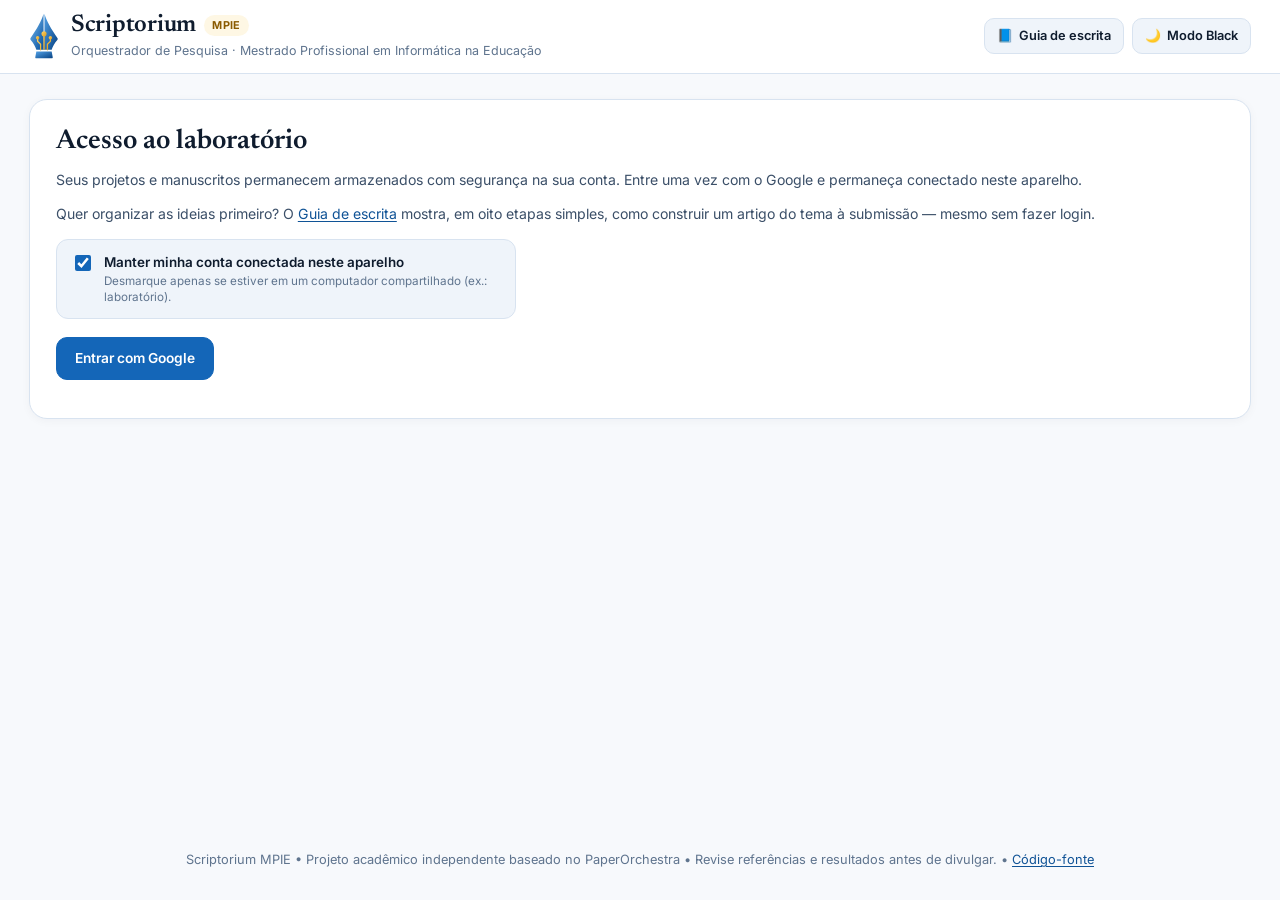
==== public/index.html @ fcf28343 "feat(fase2): tutor socratico, resumo PRISMA, comentarios da orientacao, mapa visual e rubrica 0-15" ====
<!doctype html>
<html lang="pt-BR">
<head>
  <meta charset="utf-8">
  <meta name="viewport" content="width=device-width,initial-scale=1,viewport-fit=cover">
  <meta name="theme-color" content="#1466B8">
  <meta name="scriptorium-ui-revision" content="responsive-fluid-20261124-2">
  <title>Scriptorium MPIE — Laboratório de Pesquisa</title>
  <link rel="icon" type="image/svg+xml" href="/brand/scriptorium-logo.svg">
  <link rel="preconnect" href="https://fonts.googleapis.com">
  <link rel="preconnect" href="https://fonts.gstatic.com" crossorigin>
  <link href="https://fonts.googleapis.com/css2?family=Inter:wght@400;500;600;700&family=JetBrains+Mono:wght@400;500&family=Newsreader:opsz,wght@6..72,500;6..72,600&display=swap" rel="stylesheet">
  <style>
    :root {
      --font-sans: 'Inter', system-ui, -apple-system, 'Segoe UI', sans-serif;
      --font-serif: 'Newsreader', Georgia, serif;
      --font-mono: 'JetBrains Mono', ui-monospace, SFMono-Regular, monospace;

      /* Identidade Visual MPIE — Modo Claro (Estúdio Editorial) */
      --bg-page: #F7F9FC;
      --bg-surface: #FFFFFF;
      --bg-subtle: #EFF4FA;
      --bg-input: #F8FAFD;
      --border-main: #D8E3F0;
      --border-soft: #E8EFF7;
      --text-primary: #0F1C2E;
      --text-secondary: #3B4F68;
      --text-muted: #5F748E;
      --mpie-blue: #1466B8;
      --mpie-blue-hover: #0E4F92;
      --mpie-blue-soft: #E8F2FC;
      --mpie-blue-text: #105396;
      --mpie-gold: #F4B93B;
      --mpie-gold-soft: #FEF7E4;
      --mpie-gold-text: #8A5A00;
      --warn-bg: #FFFBEB;
      --warn-border: #F4D88A;
      --warn-text: #7A4F00;
      /* Identidade em duas cores (símbolo Pena-Circuito): azul MPIE e dourado MPIE.
         Sucesso usa o azul; aviso, erro e exclusão usam a família dourado/laranja
         do gradiente do símbolo (#FAD46B, #F4B93B, #DF9B1D). Nada de verde ou vermelho. */
      --ok-text: #105396;
      --ok-bg: #E8F2FC;
      --ok-border: #B9D4F0;
      --err-text: #8F4A00;
      --danger: #DF9B1D;
      --danger-strong: #A85400;
      --danger-text: #8F4A00;
      --danger-soft: #FFF3E0;
      --danger-border: #F0B867;
      --shadow-sm: 0 2px 10px rgba(15, 28, 46, 0.04);
    }

    html[data-theme="black"] {
      /* Identidade Visual MPIE — Modo Black */
      --bg-page: #070A0F;
      --bg-surface: #101622;
      --bg-subtle: #161F30;
      --bg-input: #0B1019;
      --border-main: #24324A;
      --border-soft: #1B2639;
      --text-primary: #F1F5FA;
      --text-secondary: #C1CFE0;
      --text-muted: #8699B3;
      --mpie-blue: #4B9CE8;
      --mpie-blue-hover: #6CB2F2;
      --mpie-blue-soft: rgba(75, 156, 232, 0.15);
      --mpie-blue-text: #7CC0FA;
      --mpie-gold: #F6C143;
      --mpie-gold-soft: rgba(246, 193, 67, 0.15);
      --mpie-gold-text: #FAD26B;
      --warn-bg: rgba(246, 193, 67, 0.10);
      --warn-border: rgba(246, 193, 67, 0.35);
      --warn-text: #FCD87A;
      --ok-text: #7CC0FA;
      --ok-bg: rgba(75, 156, 232, 0.15);
      --ok-border: rgba(75, 156, 232, 0.40);
      --err-text: #FFB65C;
      --danger: #F4B93B;
      --danger-strong: #F4B93B;
      --danger-text: #FFB65C;
      --danger-soft: rgba(244, 185, 59, 0.13);
      --danger-border: rgba(244, 185, 59, 0.45);
      --shadow-sm: 0 4px 16px rgba(0, 0, 0, 0.35);
    }

    * { box-sizing: border-box; }
    body {
      margin: 0;
      font-family: var(--font-sans);
      background: var(--bg-page);
      color: var(--text-primary);
      line-height: 1.55;
      min-height: 100vh;
      display: flex;
      flex-direction: column;
      transition: background-color 180ms ease, color 180ms ease;
      -webkit-font-smoothing: antialiased;
    }
    button, input, textarea, select { font: inherit; }
    button { cursor: pointer; }
    a { color: var(--mpie-blue-text); text-decoration: underline; text-underline-offset: 2px; }
    a:hover { color: var(--mpie-blue-hover); }
    a.theme-btn, a.btn { text-decoration: none; }

    /* Cabeçalho fixo com símbolo Pena-Circuito livre e botão Modo Black */
    header {
      position: sticky;
      top: 0;
      z-index: 40;
      background: var(--bg-surface);
      border-bottom: 1px solid var(--border-main);
      padding: 12px clamp(12px, 2.25vw, 48px);
      transition: background-color 180ms ease, border-color 180ms ease;
    }
    .head {
      display: flex;
      align-items: center;
      justify-content: space-between;
      gap: 14px;
    }
    .brand {
      display: flex;
      align-items: center;
      gap: 12px;
      min-width: 0;
    }
    .brand-logo {
      height: 46px;
      width: auto;
      flex-shrink: 0;
      display: block;
    }
    .brand-text { min-width: 0; }
    .brand-title-row {
      display: flex;
      align-items: center;
      gap: 8px;
    }
    header h1 {
      font-family: var(--font-serif);
      font-size: clamp(1.25rem, 2.5vw, 1.5rem);
      font-weight: 600;
      line-height: 1.1;
      margin: 0;
      color: var(--text-primary);
      letter-spacing: -0.01em;
    }
    .mpie-badge {
      display: inline-block;
      padding: 2px 8px;
      border-radius: 999px;
      font-size: 0.68rem;
      font-weight: 700;
      letter-spacing: 0.04em;
      text-transform: uppercase;
      background: var(--mpie-gold-soft);
      color: var(--mpie-gold-text);
    }
    header p {
      margin: 3px 0 0;
      color: var(--text-muted);
      font-size: 0.78rem;
      white-space: nowrap;
      overflow: hidden;
      text-overflow: ellipsis;
    }
    .header-controls {
      display: flex;
      align-items: center;
      gap: 8px;
      flex-shrink: 0;
    }
    #identity {
      font-size: 0.8rem;
      color: var(--text-secondary);
      background: var(--bg-subtle);
      border: 1px solid var(--border-main);
      border-radius: 10px;
      padding: 6px 11px;
      max-width: 220px;
      overflow: hidden;
      text-overflow: ellipsis;
      white-space: nowrap;
    }
    #identity:empty { display: none; }

    .theme-btn {
      display: inline-flex;
      align-items: center;
      gap: 6px;
      padding: 7px 12px;
      border-radius: 10px;
      border: 1px solid var(--border-main);
      background: var(--bg-subtle);
      color: var(--text-primary);
      font-size: 0.8rem;
      font-weight: 600;
      transition: opacity 150ms ease, border-color 150ms ease;
    }
    .theme-btn:hover { border-color: var(--mpie-blue); }

    /* Container principal */
    main {
      flex: 1;
      width: 100%;
      max-width: none;
      padding: 26px 20px 32px;
      margin: 0 auto;
    }

    /* Stepper editorial de 3 passos */
    .stepper {
      display: grid;
      grid-template-columns: repeat(3, minmax(0, 1fr));
      gap: 12px;
      margin-bottom: 22px;
    }
    .step-btn {
      display: flex;
      align-items: center;
      gap: 12px;
      text-align: left;
      padding: 13px 15px;
      border-radius: 16px;
      border: 1px solid var(--border-main);
      background: var(--bg-subtle);
      color: var(--text-primary);
      transition: background-color 160ms ease, border-color 160ms ease, box-shadow 160ms ease;
    }
    .step-btn:hover { border-color: var(--mpie-blue); }
    .step-btn.active {
      background: var(--bg-surface);
      border-color: var(--mpie-blue);
      box-shadow: inset 0 0 0 1px var(--mpie-blue), var(--shadow-sm);
    }
    .step-num {
      width: 32px;
      height: 32px;
      border-radius: 10px;
      display: inline-flex;
      align-items: center;
      justify-content: center;
      font-family: var(--font-mono);
      font-size: 0.78rem;
      font-weight: 600;
      flex-shrink: 0;
      background: var(--mpie-gold-soft);
      color: var(--mpie-gold-text);
    }
    .step-btn.active .step-num {
      background: var(--mpie-blue);
      color: #FFFFFF;
    }
    html[data-theme="black"] .step-btn.active .step-num { color: #070A0F; }
    .step-title { font-size: 0.84rem; font-weight: 650; display: block; line-height: 1.25; }
    .step-sub { font-size: 0.75rem; color: var(--text-muted); display: block; margin-top: 2px; }

    /* Painéis */
    .panel {
      background: var(--bg-surface);
      border: 1px solid var(--border-main);
      border-radius: 18px;
      padding: 26px;
      margin-bottom: 18px;
      box-shadow: var(--shadow-sm);
      transition: background-color 180ms ease, border-color 180ms ease;
    }
    .panel h2 {
      font-family: var(--font-serif);
      font-size: clamp(1.35rem, 2.4vw, 1.7rem);
      font-weight: 600;
      margin: 0 0 10px;
      color: var(--text-primary);
      line-height: 1.2;
    }
    .panel-header {
      display: flex;
      align-items: flex-start;
      justify-content: space-between;
      gap: 12px;
      padding-bottom: 14px;
      margin-bottom: 14px;
      border-bottom: 1px solid var(--border-soft);
    }
    p { line-height: 1.55; margin: 0 0 12px; }
    .subtle { color: var(--text-secondary); font-size: 0.88rem; }
    .library-note { font-size: 0.84rem; color: var(--mpie-blue-text); font-weight: 500; margin: 12px 0; }

    /* Formulários */
    .columns, .library-grid {
      display: grid;
      grid-template-columns: 1fr 1fr;
      gap: 16px;
    }
    label {
      display: block;
      font-weight: 600;
      font-size: 0.84rem;
      color: var(--text-secondary);
      margin: 14px 0 6px;
    }
    input[type=text], input[type=email], input[type=password], input[type=file], textarea, select {
      width: 100%;
      background: var(--bg-input);
      border: 1px solid var(--border-main);
      border-radius: 11px;
      padding: 11px 13px;
      color: var(--text-primary);
      font-size: 0.92rem;
      transition: border-color 150ms ease, box-shadow 150ms ease;
    }
    input[type=file] { padding: 8px 11px; }
    textarea { min-height: 165px; resize: vertical; }
    input:focus, textarea:focus, select:focus {
      outline: none;
      border-color: var(--mpie-blue);
      box-shadow: 0 0 0 3px var(--mpie-blue-soft);
    }
    input::placeholder, textarea::placeholder { color: var(--text-muted); }

    /* Botões */
    .actions {
      display: flex;
      gap: 10px;
      align-items: center;
      flex-wrap: wrap;
      margin-top: 18px;
    }
    .step-footer {
      display: flex;
      align-items: center;
      justify-content: space-between;
      gap: 12px;
      flex-wrap: wrap;
      margin-top: 22px;
      padding-top: 16px;
      border-top: 1px solid var(--border-soft);
    }
    .btn {
      border: 1px solid var(--mpie-blue);
      background: var(--mpie-blue);
      color: #FFFFFF;
      padding: 10px 18px;
      border-radius: 11px;
      font-weight: 600;
      font-size: 0.86rem;
      transition: background-color 150ms ease, opacity 150ms ease;
    }
    html[data-theme="black"] .btn { color: #070A0F; }
    .btn:hover { background: var(--mpie-blue-hover); border-color: var(--mpie-blue-hover); }
    .btn.alt {
      background: var(--bg-subtle);
      color: var(--text-primary);
      border-color: var(--border-main);
    }
    .btn.alt:hover { border-color: var(--mpie-blue); }
    .btn:disabled { opacity: 0.55; cursor: wait; }

    /* Checkboxes */
    .check {
      display: flex;
      gap: 10px;
      align-items: flex-start;
      margin-top: 14px;
      padding: 12px 14px;
      border-radius: 12px;
      background: var(--bg-subtle);
      border: 1px solid var(--border-main);
    }
    .check input[type=checkbox] {
      margin-top: 3px;
      width: 16px;
      height: 16px;
      accent-color: var(--mpie-blue);
      flex-shrink: 0;
    }
    .check label { margin: 0; color: var(--text-primary); cursor: pointer; }

    /* Avisos e status */
    .status {
      background: var(--bg-subtle);
      border-radius: 10px;
      padding: 10px 13px;
      margin: 10px 0;
      color: var(--text-primary);
    }
    .warning {
      background: var(--warn-bg);
      border: 1px solid var(--warn-border);
      color: var(--warn-text);
      padding: 13px 15px;
      border-radius: 12px;
      font-size: 0.86rem;
      margin-top: 14px;
    }
    .pill {
      font-size: 0.74rem;
      font-weight: 700;
      border-radius: 999px;
      padding: 5px 11px;
      background: var(--mpie-blue-soft);
      color: var(--mpie-blue-text);
      white-space: nowrap;
    }

/* =========================================================================
       ETAPA 2 REDESENHADA: ESTÚDIO DE PESQUISA (2 COLUNAS ASSIMÉTRICAS)
       ========================================================================= */
    .research-studio {
      display: grid;
      grid-template-columns: minmax(0, 1.65fr) minmax(310px, 0.85fr);
      gap: 22px;
      align-items: start;
    }
    .studio-main {
      display: flex;
      flex-direction: column;
      gap: 18px;
    }
    .studio-card {
      background: var(--bg-surface);
      border: 1px solid var(--border-main);
      border-radius: 16px;
      padding: 20px;
      box-shadow: var(--shadow-sm);
    }
    .studio-card-head {
      display: flex;
      align-items: center;
      justify-content: space-between;
      gap: 10px;
      margin-bottom: 10px;
    }
    .studio-card-title {
      font-size: 0.88rem;
      font-weight: 700;
      color: var(--text-primary);
      display: flex;
      align-items: center;
      gap: 8px;
    }
    .studio-num {
      font-family: var(--font-mono);
      font-size: 0.7rem;
      font-weight: 700;
      padding: 2px 7px;
      border-radius: 6px;
      background: var(--mpie-blue-soft);
      color: var(--mpie-blue-text);
    }
    .readiness-pill {
      font-family: var(--font-mono);
      font-size: 0.72rem;
      font-weight: 600;
      padding: 3px 9px;
      border-radius: 999px;
      background: var(--bg-subtle);
      color: var(--text-muted);
      border: 1px solid var(--border-main);
      white-space: nowrap;
    }
    .readiness-pill.ok {
      background: var(--ok-bg);
      border-color: var(--ok-border);
      color: var(--ok-text);
    }
    .title-input-hero {
      font-family: var(--font-serif) !important;
      font-size: 1.25rem !important;
      font-weight: 600;
      padding: 13px 15px !important;
      background: var(--bg-input) !important;
    }
    .field-hint {
      font-size: 0.78rem;
      color: var(--text-muted);
      margin: 0 0 10px;
      line-height: 1.45;
    }

    /* Faixa de Fontes Anexadas na Etapa 2 */
    .attached-strip {
      background: var(--bg-subtle);
      border: 1px solid var(--border-main);
      border-radius: 14px;
      padding: 14px 16px;
      display: flex;
      flex-direction: column;
      gap: 10px;
    }
    .attached-strip.over-limit {
      background: var(--danger-soft);
      border-color: var(--danger-border);
    }
    .attached-head {
      display: flex;
      align-items: center;
      justify-content: space-between;
      gap: 10px;
      flex-wrap: wrap;
    }
    .attached-chips {
      display: flex;
      flex-wrap: wrap;
      gap: 6px;
    }
    .source-chip {
      display: inline-flex;
      align-items: center;
      gap: 5px;
      padding: 4px 10px;
      border-radius: 999px;
      background: var(--bg-surface);
      border: 1px solid var(--border-main);
      font-size: 0.74rem;
      font-weight: 500;
      color: var(--text-primary);
      max-width: 240px;
      overflow: hidden;
      text-overflow: ellipsis;
      white-space: nowrap;
    }

    /* Sidebar de Configuração (Direita na Etapa 2) */
    .studio-sidebar {
      position: sticky;
      top: 84px;
      display: flex;
      flex-direction: column;
      gap: 14px;
    }
    .config-section {
      background: var(--bg-surface);
      border: 1px solid var(--border-main);
      border-radius: 16px;
      padding: 18px;
      box-shadow: var(--shadow-sm);
    }
    .config-label {
      font-size: 0.74rem;
      font-weight: 700;
      text-transform: uppercase;
      letter-spacing: 0.04em;
      color: var(--text-muted);
      margin: 0 0 10px;
      display: block;
    }

    /* Cartões clicáveis de Template (sincronizados com #template) */
    .template-grid {
      display: grid;
      grid-template-columns: 1fr 1fr;
      gap: 8px;
      margin-bottom: 14px;
    }
    .tpl-card {
      text-align: left;
      padding: 10px 11px;
      border-radius: 11px;
      border: 1px solid var(--border-main);
      background: var(--bg-subtle);
      color: var(--text-primary);
      transition: border-color 140ms ease, background-color 140ms ease, box-shadow 140ms ease;
    }
    .tpl-card:hover { border-color: var(--mpie-blue); }
    .tpl-card.active {
      background: var(--mpie-blue-soft);
      border-color: var(--mpie-blue);
      box-shadow: inset 0 0 0 1px var(--mpie-blue);
    }
    .tpl-name { display: block; font-size: 0.8rem; font-weight: 700; line-height: 1.25; }
    .tpl-tag { display: block; font-size: 0.7rem; color: var(--text-muted); margin-top: 2px; }
    .tpl-card.active .tpl-tag { color: var(--mpie-blue-text); }

    /* Idioma em Pílulas (sincronizado com #language) */
    .lang-switch {
      display: grid;
      grid-template-columns: 1fr 1fr;
      gap: 6px;
      padding: 4px;
      border-radius: 11px;
      background: var(--bg-subtle);
      border: 1px solid var(--border-main);
      margin-bottom: 12px;
    }
    .lang-btn {
      border: none;
      background: transparent;
      color: var(--text-secondary);
      padding: 7px 10px;
      border-radius: 8px;
      font-size: 0.78rem;
      font-weight: 600;
    }
    .lang-btn.active { background: var(--mpie-blue); color: #FFFFFF; }
    html[data-theme="black"] .lang-btn.active { color: #070A0F; }

    /* Switches modernos (para #plotting e #neon-review) */
    .switch-row {
      display: flex;
      align-items: flex-start;
      justify-content: space-between;
      gap: 12px;
      padding: 11px 12px;
      border-radius: 12px;
      background: var(--bg-subtle);
      border: 1px solid var(--border-main);
      margin-top: 10px;
      cursor: pointer;
    }
    .switch-row label { margin: 0; cursor: pointer; font-size: 0.82rem; font-weight: 600; color: var(--text-primary); }
    .switch-sub { display: block; font-size: 0.73rem; font-weight: 400; color: var(--text-muted); margin-top: 2px; line-height: 1.35; }
    .switch-row input[type=checkbox] {
      appearance: none;
      -webkit-appearance: none;
      width: 38px;
      height: 22px;
      border-radius: 999px;
      background: var(--border-main);
      position: relative;
      flex-shrink: 0;
      margin-top: 2px;
      cursor: pointer;
      transition: background-color 160ms ease;
    }
    .switch-row input[type=checkbox]::after {
      content: '';
      position: absolute;
      top: 3px;
      left: 3px;
      width: 16px;
      height: 16px;
      border-radius: 50%;
      background: #FFFFFF;
      transition: transform 160ms ease;
      box-shadow: 0 1px 3px rgba(0, 0, 0, 0.25);
    }
    .switch-row input[type=checkbox]:checked { background: var(--mpie-blue); }
    .switch-row input[type=checkbox]:checked::after { transform: translateX(16px); }

    /* Nota elegante de boas práticas e custo (substitui os 2 caixotes amarelos) */
    .governance-note {
      padding: 12px 14px;
      border-radius: 12px;
      background: var(--bg-subtle);
      border-left: 3px solid var(--mpie-gold);
      font-size: 0.77rem;
      color: var(--text-secondary);
      line-height: 1.48;
    }
    .governance-note strong { color: var(--text-primary); }

    .cta-launch {
      width: 100%;
      padding: 13px 18px;
      font-size: 0.92rem;
      border-radius: 12px;
      box-shadow: 0 4px 14px rgba(20, 102, 184, 0.24);
    }

        /* Itens dinâmicos da Biblioteca (gerados por app.js) */
/* Segmented toggle Kanban | Lista */
    .segmented {
      display: inline-flex;
      padding: 3px;
      border-radius: 11px;
      background: var(--bg-subtle);
      border: 1px solid var(--border-main);
    }
    .seg-btn {
      border: none;
      background: transparent;
      color: var(--text-secondary);
      padding: 6px 12px;
      border-radius: 8px;
      font-size: 0.8rem;
      font-weight: 600;
    }
    .seg-btn.active { background: var(--mpie-blue); color: #FFFFFF; }
    html[data-theme="black"] .seg-btn.active { color: #070A0F; }

    /* Gaveta retrátil de Upload (mantém biblioteca limpa) */
    details.upload-drawer {
      background: var(--bg-subtle);
      border: 1px solid var(--border-main);
      border-radius: 14px;
      padding: 12px 16px;
      margin-bottom: 16px;
    }
    details.upload-drawer summary {
      font-weight: 650;
      font-size: 0.88rem;
      color: var(--mpie-blue-text);
      cursor: pointer;
      list-style: none;
      display: flex;
      align-items: center;
      justify-content: space-between;
    }
    details.upload-drawer[open] summary { margin-bottom: 10px; padding-bottom: 10px; border-bottom: 1px solid var(--border-main); }

    /* Toolbar da Biblioteca + Barra de Espaço de Leitura (75.000 chars) */
    .lib-toolbar {
      display: flex;
      flex-wrap: wrap;
      align-items: center;
      justify-content: space-between;
      gap: 12px;
      margin-bottom: 12px;
    }
    .lib-search-row {
      display: flex;
      flex-wrap: wrap;
      gap: 8px;
      flex: 1;
      min-width: 240px;
    }
    .lib-search-row input { flex: 1; min-width: 180px; }
    .lib-search-row select { width: auto; min-width: 130px; }

    .budget-box {
      display: flex;
      align-items: center;
      gap: 12px;
      padding: 9px 14px;
      border-radius: 12px;
      background: var(--bg-subtle);
      border: 1px solid var(--border-main);
      font-size: 0.78rem;
      flex-shrink: 0;
      transition: background-color 180ms ease, border-color 180ms ease;
    }
    .budget-box.budget-over {
      background: var(--danger-soft);
      border-color: var(--danger-border);
      color: var(--danger-text);
    }
    .budget-title { font-weight: 700; color: var(--mpie-blue-text); }
    .budget-box.budget-over .budget-title { color: var(--danger-text); }
    .budget-chars { font-family: var(--font-mono); font-size: 0.72rem; color: var(--text-muted); margin-top: 2px; }
    .budget-box.budget-over .budget-chars { color: var(--danger-text); font-weight: 600; }
    .budget-track { width: 84px; height: 8px; border-radius: 999px; background: var(--border-main); overflow: hidden; }
    .budget-fill { height: 100%; width: 0%; background: var(--mpie-blue); transition: width 180ms ease, background-color 180ms ease; }
    .budget-box.budget-over .budget-fill { background: var(--danger); }

    .budget-alert {
      margin: 0 0 12px;
      padding: 10px 14px;
      border-radius: 11px;
      background: var(--danger-soft);
      border: 1px solid var(--danger-border);
      color: var(--danger-text);
      font-size: 0.82rem;
      font-weight: 600;
    }

    /* Chips de Filtro por Coluna Kanban */
    .col-pills {
      display: flex;
      flex-wrap: wrap;
      align-items: center;
      gap: 6px;
      padding: 10px 0 14px;
      border-top: 1px solid var(--border-soft);
      border-bottom: 1px solid var(--border-soft);
      margin-bottom: 16px;
    }
    .col-pill {
      border: 1px solid var(--border-main);
      background: var(--bg-subtle);
      color: var(--text-secondary);
      padding: 5px 11px;
      border-radius: 999px;
      font-size: 0.76rem;
      font-weight: 600;
    }
    .col-pill.active { background: var(--mpie-blue); border-color: var(--mpie-blue); color: #FFFFFF; }
    html[data-theme="black"] .col-pill.active { color: #070A0F; }

    /* Quadro Kanban com Drag & Drop */
    .kanban-grid {
      display: grid;
      grid-template-columns: repeat(auto-fit, minmax(245px, 1fr));
      gap: 14px;
      align-items: start;
    }
    .kanban-col {
      background: var(--bg-subtle);
      border: 1px solid var(--border-main);
      border-radius: 15px;
      padding: 12px;
      min-height: 280px;
      transition: border-color 140ms ease, background-color 140ms ease, box-shadow 140ms ease;
    }
    .kanban-col.drag-over {
      border-color: var(--mpie-blue);
      background: var(--mpie-blue-soft);
      box-shadow: inset 0 0 0 2px var(--mpie-blue);
    }
    .kanban-col-head {
      display: flex;
      align-items: flex-start;
      justify-content: space-between;
      gap: 8px;
      padding-bottom: 10px;
      margin-bottom: 10px;
      border-bottom: 1px solid var(--border-main);
    }
    .kanban-col-title {
      font-size: 0.78rem;
      font-weight: 700;
      text-transform: uppercase;
      letter-spacing: 0.03em;
      margin: 0;
      display: inline-flex;
      align-items: center;
      gap: 5px;
    }
    .kanban-col-desc { font-size: 0.72rem; color: var(--text-muted); margin-top: 2px; }
    .kanban-count {
      font-family: var(--font-mono);
      font-size: 0.72rem;
      font-weight: 700;
      padding: 2px 8px;
      border-radius: 999px;
      background: var(--bg-surface);
      border: 1px solid var(--border-main);
      color: var(--text-secondary);
    }
    .rename-btn {
      border: none;
      background: transparent;
      color: var(--mpie-blue-text);
      font-size: 0.78rem;
      padding: 0 3px;
      opacity: 0.75;
    }
    .rename-btn:hover { opacity: 1; }
    .kanban-cards { display: flex; flex-direction: column; gap: 10px; }
    .kanban-card {
      background: var(--bg-surface);
      border: 1px solid var(--border-main);
      border-radius: 12px;
      padding: 11px;
      cursor: grab;
      transition: transform 120ms ease, opacity 120ms ease, border-color 120ms ease;
    }
    .kanban-card:active { cursor: grabbing; }
    .kanban-card.dragging { opacity: 0.45; transform: scale(0.98); }
    .kanban-card.selected { border-color: var(--mpie-blue); box-shadow: inset 0 0 0 1px var(--mpie-blue); }
    .kcard-title { font-size: 0.82rem; font-weight: 650; color: var(--text-primary); word-break: break-word; line-height: 1.3; }
    .kcard-meta { font-size: 0.72rem; color: var(--text-muted); margin-top: 5px; line-height: 1.35; word-break: break-word; }
    .kcard-foot {
      display: flex;
      align-items: center;
      justify-content: space-between;
      gap: 6px;
      flex-wrap: wrap;
      margin-top: 9px;
      padding-top: 8px;
      border-top: 1px solid var(--border-soft);
    }
    .kcard-btn {
      border: 1px solid var(--border-main);
      background: var(--bg-subtle);
      color: var(--text-primary);
      border-radius: 7px;
      padding: 4px 8px;
      font-size: 0.73rem;
      font-weight: 600;
    }
    .kcard-btn.on { background: var(--mpie-blue); border-color: var(--mpie-blue); color: #FFFFFF; }
    html[data-theme="black"] .kcard-btn.on { color: #070A0F; }
    .kcard-move { width: auto; max-width: 125px; padding: 3px 6px; font-size: 0.72rem; border-radius: 7px; }
    .kanban-empty {
      border: 1px dashed var(--border-main);
      border-radius: 10px;
      padding: 22px 10px;
      text-align: center;
      font-size: 0.74rem;
      color: var(--text-muted);
    }

    /* Modal Configurar Colunas */
    .modal-backdrop {
      position: fixed;
      inset: 0;
      z-index: 60;
      background: rgba(0, 0, 0, 0.6);
      display: flex;
      align-items: center;
      justify-content: center;
      padding: 16px;
    }
    .modal-box {
      background: var(--bg-surface);
      border: 1px solid var(--border-main);
      border-radius: 18px;
      width: min(560px, 100%);
      max-height: 85vh;
      display: flex;
      flex-direction: column;
      overflow: hidden;
      box-shadow: 0 20px 50px rgba(0, 0, 0, 0.35);
    }
    .modal-head, .modal-foot {
      padding: 14px 18px;
      border-bottom: 1px solid var(--border-main);
      display: flex;
      align-items: center;
      justify-content: space-between;
      gap: 10px;
    }
    .modal-foot { border-bottom: none; border-top: 1px solid var(--border-main); background: var(--bg-subtle); }
    .modal-body { padding: 16px 18px; overflow-y: auto; display: flex; flex-direction: column; gap: 10px; }
    .cfg-row { background: var(--bg-subtle); border: 1px solid var(--border-main); border-radius: 12px; padding: 11px; }

    
        .kanban-source-hidden { display: none !important; }
        .library-item {
      border-top: 1px solid var(--border-soft);
      padding: 14px 0;
      display: flex;
      align-items: flex-start;
      gap: 12px;
      justify-content: space-between;
      overflow-wrap: anywhere;
    }
    .library-item label {
      margin: 0;
      display: flex;
      gap: 10px;
      align-items: flex-start;
      font-weight: 600;
      color: var(--text-primary);
      cursor: pointer;
    }
    .library-item input[type=checkbox] {
      margin-top: 3px;
      width: 16px;
      height: 16px;
      accent-color: var(--mpie-blue);
      flex-shrink: 0;
    }
    .library-meta { font-size: 0.79rem; color: var(--text-muted); margin-top: 5px; }
    .library-actions { display: flex; gap: 7px; flex-wrap: wrap; margin-top: 8px; }
    .library-actions button {
      border: 1px solid var(--border-main);
      border-radius: 8px;
      background: var(--bg-subtle);
      color: var(--text-primary);
      padding: 6px 10px;
      font-size: 0.79rem;
      font-weight: 500;
    }
    .library-actions button:hover { border-color: var(--mpie-blue); color: var(--mpie-blue-text); }

    /* Itens dinâmicos do Histórico de Pesquisas (gerados por app.js) */
    .item {
      border-top: 1px solid var(--border-soft);
      padding: 18px 0;
      display: flex;
      justify-content: space-between;
      gap: 14px;
      align-items: flex-start;
    }
    .item strong { display: block; margin-bottom: 5px; color: var(--text-primary); font-size: 1rem; }
    .item small { display: block; color: var(--text-muted); margin: 3px 0; }
    .downloads { display: flex; flex-wrap: wrap; gap: 7px; margin-top: 10px; }
    .downloads button {
      border: 1px solid var(--border-main);
      padding: 7px 11px;
      background: var(--bg-subtle);
      border-radius: 8px;
      color: var(--text-primary);
      font-size: 0.8rem;
      font-weight: 500;
    }
    .downloads button:hover { border-color: var(--mpie-blue); color: var(--mpie-blue-text); }

    /* Painel dos 5 agentes (gerado por app.js) */
    .agent-detail {
      margin-top: 12px;
      padding: 12px 14px;
      background: var(--bg-subtle);
      border: 1px solid var(--border-main);
      border-radius: 12px;
    }
    .agent-detail summary { font-weight: 650; color: var(--mpie-blue-text); cursor: pointer; font-size: 0.88rem; }
    .agent-detail > small { display: block; margin: 8px 0; color: var(--text-muted); }
    .agent-row {
      display: flex;
      justify-content: space-between;
      align-items: center;
      gap: 12px;
      padding: 8px 0;
      border-top: 1px solid var(--border-soft);
      font-size: 0.84rem;
    }
    .agent-state { font-weight: 650; text-align: right; white-space: nowrap; }
    .agent-completed { color: var(--ok-text); }
    .agent-running { color: var(--mpie-blue-text); }
    .agent-waiting, .agent-disabled { color: var(--text-muted); }
    .agent-failed { color: var(--err-text); }

    /* Relatórios inline de Auditoria, Referências e Neon (gerados por app.js) */
    .scientific-warning { display: block; color: var(--mpie-gold-text) !important; margin: 10px 0 !important; font-weight: 500; }
    .scientific-audit-report, .neon-report {
      margin: 14px 0;
      padding: 15px;
      border: 1px solid var(--border-main);
      border-radius: 12px;
      background: var(--bg-subtle);
    }
    .scientific-audit-report p, .neon-report p, .neon-report li { margin: 7px 0 10px; font-size: 0.87rem; color: var(--text-secondary); }
    .neon-report h4 { font-size: 0.9rem; margin: 12px 0 5px; color: var(--text-primary); }
    .neon-report ul { padding-left: 20px; }
    .audit-finding { padding: 10px 0; border-top: 1px solid var(--border-soft); }
    .audit-finding small { display: block; color: var(--text-muted); margin-top: 6px; overflow-wrap: anywhere; }
    .reference-item { border-top: 1px solid var(--border-soft); padding: 10px 0; max-width: 100%; overflow-wrap: anywhere; }
    .reference-item summary { cursor: pointer; font-weight: 600; color: var(--mpie-blue-text); font-size: 0.88rem; }
    .reference-item small { display: block; color: var(--text-muted); margin-top: 6px; }
    .reference-item a { display: inline-block; font-size: 0.86rem; margin-bottom: 8px; color: var(--mpie-blue-text); }

    /* Utilitários de visibilidade (sem conflito com app.js) */
    .hidden { display: none !important; }
    /* Modo sem API (MCP): geração pela API Gemini oculta; app.js liga com API_MODE. */
    body.sem-api [data-modo-api] { display: none !important; }
    body:not(.sem-api) [data-sem-api-only] { display: none !important; }
    /* Projetos da IA do pesquisador: lista enxuta, detalhe sob demanda. */
    .mcp-row { padding: 12px 0; border-bottom: 1px solid var(--border-main); }
    .mcp-row:last-child { border-bottom: 0; }
    .mcp-row-head { display: flex; gap: 12px; align-items: center; justify-content: space-between; flex-wrap: wrap; }
    .mcp-row-head .subtle { margin: 2px 0 0; }
    .mcp-detail { margin-top: 10px; }
    .mcp-detail h4 { margin: 16px 0 6px; font-size: .95rem; }
    .mcp-steps { list-style: none; padding: 0; margin: 0; }
    .mcp-steps li { display: flex; justify-content: space-between; gap: 10px; padding: 4px 0; font-size: .9rem; }
    .mcp-steps .done { color: var(--mpie-blue-text); }
    .mcp-steps .meta { color: var(--text-secondary); font-size: .84rem; text-align: right; }
    .mcp-figures { display: grid; grid-template-columns: repeat(auto-fit, minmax(140px, 1fr)); gap: 8px; margin: 6px 0; }
    .mcp-figure { padding: 8px 10px; border: 1px solid var(--border-main); border-radius: 10px; }
    .mcp-figure strong { display: block; font-size: 1.15rem; }
    .mcp-figure span { color: var(--text-secondary); font-size: .8rem; }
    .mcp-qp { margin: 10px 0 14px; }
    .mcp-qp .ia { margin: 6px 0; padding: 8px 10px; border-left: 3px solid var(--border-main); color: var(--text-secondary); font-size: .88rem; white-space: pre-wrap; }
    .mcp-qp textarea { width: 100%; min-height: 90px; }
    .mcp-table-wrap { overflow-x: auto; }
    .mcp-table-wrap .eval-table th, .mcp-table-wrap .eval-table td { text-align: left; vertical-align: top; }
    /* Comece aqui: três passos com estado; some quando tudo está feito. */
    .start-strip { margin: 0 0 14px; padding: 12px 14px; border: 1px solid var(--border-main); border-radius: 14px; background: var(--bg-surface); }
    .start-strip h2 { font-size: .8rem; letter-spacing: .08em; text-transform: uppercase; color: var(--mpie-gold-text); margin: 0 0 8px; font-family: var(--font-sans); }
    .start-strip ol { list-style: none; margin: 0; padding: 0; display: grid; grid-template-columns: repeat(3, minmax(0, 1fr)); gap: 8px; }
    .start-strip button { width: 100%; display: flex; gap: 10px; align-items: center; text-align: left; padding: 9px 10px; border-radius: 11px; border: 1px solid var(--border-main); background: var(--bg-subtle); color: var(--text-primary); cursor: pointer; font: inherit; }
    .start-strip button:hover { border-color: var(--mpie-blue); }
    .start-strip .start-n { flex: 0 0 26px; height: 26px; border-radius: 50%; display: grid; place-items: center; font-weight: 700; font-size: .85rem; background: var(--bg-surface); border: 1px solid var(--border-main); }
    .start-strip .done .start-n { background: var(--mpie-blue); border-color: var(--mpie-blue); color: #fff; }
    .start-strip .current button { border-color: var(--mpie-gold); background: var(--mpie-gold-soft); }
    .start-strip b { display: block; font-size: .88rem; }
    .start-strip small { display: block; color: var(--text-secondary); font-size: .76rem; }
    @media (max-width: 700px) { .start-strip ol { grid-template-columns: 1fr; } }
    /* Seus artigos: cartão com próximo passo e provas de conferência. */
    .art-card { padding: 14px 0; border-bottom: 1px solid var(--border-main); }
    .art-card:last-child { border-bottom: 0; }
    .art-progress { height: 6px; border-radius: 999px; background: var(--border-soft); overflow: hidden; margin: 6px 0 0; max-width: 260px; }
    .art-progress span { display: block; height: 100%; background: var(--mpie-blue); }
    .art-next { margin: 10px 0 0; padding: 10px 12px; border-radius: 11px; background: var(--mpie-blue-soft); border: 1px solid var(--ok-border); }
    .art-next strong { display: block; color: var(--mpie-blue-text); }
    .art-next p { margin: 4px 0 0; font-size: .88rem; color: var(--text-primary); }
    .art-ask { display: flex; gap: 8px; margin-top: 8px; align-items: stretch; flex-wrap: wrap; }
    .art-ask code { flex: 1 1 220px; padding: 8px 10px; border-radius: 9px; background: var(--bg-surface); border: 1px solid var(--border-main); font-size: .82rem; white-space: pre-wrap; word-break: break-word; }
    .art-proofs { list-style: none; margin: 8px 0 0; padding: 0; font-size: .85rem; color: var(--text-secondary); }
    .art-proofs li::before { content: "✓ "; color: var(--mpie-blue); font-weight: 700; }
    .art-refs { margin-top: 8px; }
    .art-refs summary { cursor: pointer; color: var(--warn-text); font-size: .86rem; font-weight: 600; }
    .art-refs ul { margin: 6px 0; padding-left: 18px; font-size: .84rem; color: var(--text-secondary); }
    /* Item 6 & 7: cartão visual simples para conferir referência ao lado da capa do PDF. */
    .ref-check-list { display: flex; flex-direction: column; gap: 12px; margin-top: 10px; }
    .ref-check-card { background: var(--bg-subtle); border: 1px solid var(--border-main); border-radius: 14px; padding: 14px 16px; }
    .ref-check-head { display: flex; flex-wrap: wrap; align-items: center; justify-content: space-between; gap: 8px; margin-bottom: 8px; }
    .ref-check-grid { display: grid; grid-template-columns: minmax(0, 1.25fr) minmax(220px, 0.9fr); gap: 14px; align-items: start; margin-top: 10px; }
    .ref-check-form { display: grid; grid-template-columns: 1fr 1fr; gap: 8px 10px; }
    .ref-check-form .full { grid-column: 1 / -1; }
    .ref-check-form label { margin: 2px 0 3px; font-size: 0.78rem; }
    .ref-check-form input, .ref-check-form select { padding: 8px 10px; font-size: 0.86rem; }
    .ref-cover-box { background: var(--bg-surface); border: 1px solid var(--border-main); border-radius: 12px; padding: 10px; text-align: center; }
    .ref-cover-box img { max-width: 100%; border-radius: 8px; border: 1px solid var(--border-soft); margin-top: 8px; display: block; margin-inline: auto; }
    .ref-proposal-banner { background: var(--mpie-gold-soft); border: 1px solid var(--warn-border); color: var(--warn-text); border-radius: 10px; padding: 9px 12px; font-size: 0.82rem; margin-bottom: 10px; }
    .lib-ref-pill { display: inline-flex; align-items: center; gap: 4px; padding: 2px 9px; border-radius: 999px; font-size: 0.72rem; font-weight: 600; background: var(--ok-bg); color: var(--ok-text); border: 1px solid var(--ok-border); margin-left: 6px; }
    .lib-ref-pill.pending { background: var(--mpie-gold-soft); color: var(--mpie-gold-text); border-color: var(--warn-border); }
    .lib-role-pill { display: inline-flex; align-items: center; gap: 4px; padding: 2px 8px; border-radius: 999px; font-size: 0.71rem; font-weight: 600; background: var(--mpie-blue-soft); color: var(--mpie-blue-text); border: 1px solid var(--border-main); }
    .lib-status-pill { display: inline-flex; align-items: center; gap: 4px; padding: 2px 8px; border-radius: 999px; font-size: 0.71rem; font-weight: 600; background: var(--bg-subtle); color: var(--text-secondary); border: 1px solid var(--border-main); }
    .lib-status-pill.incluido { background: var(--ok-bg); color: var(--ok-text); border-color: var(--ok-border); }
    .lib-status-pill.descartado { background: var(--danger-soft); color: var(--danger-text); border-color: var(--danger-border); }
    .study-modal-box { max-width: 780px; width: 96vw; max-height: 88vh; overflow-y: auto; }
    .study-grid { display: grid; grid-template-columns: repeat(2, minmax(0, 1fr)); gap: 10px; }
    .cite-copy-bar { display: flex; flex-wrap: wrap; gap: 8px; align-items: center; padding: 10px 12px; border-radius: 10px; background: var(--bg-subtle); border: 1px solid var(--border-main); margin: 10px 0; }
    .abnt-preview { font-family: Georgia, serif; font-size: 0.88rem; line-height: 1.5; background: var(--bg-surface); border: 1px solid var(--border-main); border-radius: 8px; padding: 10px 12px; margin: 8px 0; color: var(--text-primary); }
    .study-note-card { border: 1px solid var(--border-main); border-radius: 10px; padding: 10px 12px; background: var(--bg-surface); margin-bottom: 8px; }
    .study-note-quote { border-left: 3px solid var(--mpie-blue); padding-left: 10px; margin: 6px 0; font-style: italic; font-size: 0.86rem; color: var(--text-secondary); }
    .study-note-foot { display: flex; flex-wrap: wrap; gap: 8px; align-items: center; justify-content: space-between; margin-top: 6px; font-size: 0.78rem; }
    @media (max-width: 780px) {
      .ref-check-grid, .study-grid { grid-template-columns: 1fr; }
      .ref-check-form { grid-template-columns: 1fr; }
    }
    /* Retomada automática da sessão sem piscar a tela de login. */
    #session-restoring { display: flex; align-items: center; gap: 12px; }
    .session-spinner { width: 20px; height: 20px; border-radius: 50%; border: 3px solid var(--border-main); border-top-color: var(--mpie-blue); animation: scrSpin 0.8s linear infinite; flex-shrink: 0; }
    @keyframes scrSpin { to { transform: rotate(360deg); } }
    @media (prefers-reduced-motion: reduce) { .session-spinner { animation: none; } }
    .art-empty code { display: block; margin: 8px 0; padding: 8px 10px; border-radius: 9px; background: var(--bg-subtle); white-space: pre-wrap; }
    /* Histórico anterior recolhido; cada item mostra o essencial. */
    .history-details > summary { cursor: pointer; list-style: none; display: flex; align-items: center; justify-content: space-between; gap: 10px; }
    .history-details > summary::-webkit-details-marker { display: none; }
    .history-details > summary h2 { margin: 0; }
    .history-details > summary::after { content: "⌄"; color: var(--text-muted); font-size: 1.2rem; }
    .history-details[open] > summary::after { content: "⌃"; }
    .more-files { margin-top: 6px; }
    .more-files > summary { cursor: pointer; font-size: .84rem; color: var(--mpie-blue-text); }
    /* Conectar sua IA em passos. */
    .wiz-h { margin: 16px 0 6px; font-size: .95rem; }
    .wiz-h:first-of-type { margin-top: 6px; }
    .mini-details { margin-top: 12px; }
    .mini-details > summary { cursor: pointer; font-size: .86rem; color: var(--mpie-blue-text); font-weight: 600; }
    [data-ai-only][hidden] { display: none !important; }
    .add-tabs { margin: 4px 0 12px; }
    .add-pane[hidden], .col-pills[hidden] { display: none !important; }
    body.sem-api .library-item label input[type=checkbox], body.sem-api .kcard-btn:not(.kcard-del) { display: none !important; }
    .quarantine-line summary { cursor: pointer; }
    #guia-host { scroll-margin-top: 84px; min-height: 240px; }
    #guide-panel { margin-top: 4px; }
    body.guest #guide-panel { margin-top: 18px; }
    @media print {
      body.imprimindo-guia header, body.imprimindo-guia footer, body.imprimindo-guia main > :not(#guide-panel) { display: none !important; }
    }
    .step-hidden { display: none !important; }
    .loading { opacity: 0.7; }

    footer {
      text-align: center;
      padding: 14px 20px 30px;
      color: var(--text-muted);
      font-size: 0.8rem;
    }

    @media (max-width: 760px) {
      header { padding: 10px 14px; }
      header p { display: none; }
      #identity { display: none; }
      main { padding: 16px 12px 24px; }
      .stepper { grid-template-columns: 1fr; }
      .panel { padding: 18px; }
      .columns, .library-grid { grid-template-columns: 1fr; }
      .item, .library-item { flex-direction: column; }
    }
    /* Polimento visual do histórico sem modificar seus dados nem avisos */
    /* Cartões polidos de Execuções no Histórico (Etapa 3) */
    #research-list { display: flex; flex-direction: column; gap: 14px; }
    .item {
      background: var(--bg-subtle);
      border: 1px solid var(--border-main);
      border-radius: 16px;
      padding: 18px 20px;
      display: flex;
      justify-content: space-between;
      gap: 16px;
      align-items: flex-start;
    }
    .item strong { font-family: var(--font-serif); font-size: 1.15rem; display: block; margin-bottom: 4px; color: var(--text-primary); }
    .item small { display: block; color: var(--text-muted); margin: 3px 0; font-size: 0.8rem; }
    .pill { font-size: 0.74rem; font-weight: 700; border-radius: 999px; padding: 5px 12px; background: var(--mpie-blue-soft); color: var(--mpie-blue-text); white-space: nowrap; }
    .downloads { display: flex; flex-wrap: wrap; gap: 7px; margin-top: 12px; }
    .downloads button { border: 1px solid var(--border-main); padding: 7px 12px; background: var(--bg-surface); border-radius: 9px; color: var(--text-primary); font-size: 0.8rem; font-weight: 600; }
    .downloads button:hover { border-color: var(--mpie-blue); color: var(--mpie-blue-text); }
    /* Onda 3: tour acolhedor, glossário contextual e visão de orientação */
    .welcome-tour { border-left: 4px solid var(--mpie-gold); background: var(--bg-surface); }
    .tour-grid { display: grid; grid-template-columns: repeat(3, minmax(0, 1fr)); gap: 12px; margin: 14px 0; }
    .tour-card { padding: 14px 16px; border-radius: 12px; border: 1px solid var(--border-main); background: var(--bg-subtle); }
    .tour-card strong { display: block; margin-bottom: 4px; color: var(--text-primary); }
    .tour-card p { margin: 0; font-size: 0.86rem; color: var(--text-secondary); line-height: 1.5; }
    .glossary-bar { display: flex; flex-wrap: wrap; gap: 6px; align-items: center; margin-top: 10px; }
    .glossary-btn { display: inline-flex; align-items: center; gap: 5px; padding: 5px 10px; border-radius: 999px; border: 1px solid var(--border-main); background: var(--bg-subtle); color: var(--mpie-blue-text); font-size: 0.8rem; font-weight: 600; cursor: pointer; min-height: 34px; }
    .glossary-btn:hover, .glossary-btn[aria-expanded="true"] { border-color: var(--mpie-blue); background: var(--mpie-blue-soft); }
    .glossary-pop { margin-top: 8px; padding: 11px 14px; border-radius: 11px; border: 1px solid var(--ok-border); background: var(--mpie-blue-soft); color: var(--text-primary); font-size: 0.88rem; line-height: 1.5; }
    .advisor-box { margin-top: 12px; padding: 12px 14px; border-radius: 12px; border: 1px solid var(--border-main); background: var(--bg-subtle); }
    @media (max-width: 780px) { .tour-grid { grid-template-columns: 1fr; } }

    .agent-detail { margin-top: 12px; padding: 12px 14px; background: var(--bg-surface); border: 1px solid var(--border-main); border-radius: 12px; }
    .agent-detail summary { font-weight: 650; color: var(--mpie-blue-text); cursor: pointer; font-size: 0.86rem; }
    .agent-detail > small { display: block; margin: 8px 0; color: var(--text-muted); }
    .agent-row { display: flex; justify-content: space-between; align-items: center; gap: 12px; padding: 8px 0; border-top: 1px solid var(--border-soft); font-size: 0.84rem; }
    .agent-state { font-weight: 650; text-align: right; white-space: nowrap; }
    .agent-completed { color: var(--ok-text); }
    .agent-running { color: var(--mpie-blue-text); }
    .agent-waiting, .agent-disabled { color: var(--text-muted); }
    .agent-failed { color: var(--err-text); }
    .scientific-warning { display: block; color: var(--mpie-gold-text) !important; margin: 10px 0 !important; font-weight: 600; }
    /* M07: avisos editoriais (retratação, retirada, expressão de preocupação). */
    .scientific-audit-report p.editorial-alert { color: var(--danger-text); font-weight: 600; }
    /* M05/M08: relatório de citações e evidências. */
    .evidence-report h4 { font-size: 0.9rem; margin: 14px 0 4px; color: var(--text-primary); }
    .gap-report h4, .shield-report h4 { font-size: 0.9rem; margin: 14px 0 4px; color: var(--text-primary); }
    .gap-report .checkbox-line { display: flex; gap: 8px; align-items: center; margin: 4px 0; font-size: 0.88rem; }
    .review-control { display: flex; flex-wrap: wrap; gap: 6px; align-items: center; margin: 8px 0 4px; }
    .review-control select, .review-control input { font-size: 0.82rem; padding: 4px 6px; max-width: 100%; }
    .review-control small { flex-basis: 100%; }
    .evidence-report small { display: block; margin: 2px 0 8px; color: var(--text-secondary); }
    .audit-finding { padding: 10px 0; border-top: 1px solid var(--border-soft); }
    .audit-finding small { display: block; color: var(--text-muted); margin-top: 6px; overflow-wrap: anywhere; }
    .reference-item { border-top: 1px solid var(--border-soft); padding: 10px 0; max-width: 100%; overflow-wrap: anywhere; }
    .reference-item summary { cursor: pointer; font-weight: 600; color: var(--mpie-blue-text); font-size: 0.88rem; }
    .reference-item small { display: block; color: var(--text-muted); margin-top: 6px; }
    .reference-item a { display: inline-block; font-size: 0.86rem; margin-bottom: 8px; color: var(--mpie-blue-text); }



    /* Layout fluido: ocupa a viewport em monitores amplos sem cortar telas menores. */
    :root { --page-gutter: clamp(12px, 2.25vw, 48px); }
    html { width: 100%; min-width: 0; }
    body { width: 100%; min-width: 0; overflow-x: clip; }
    header { padding-inline: var(--page-gutter); }
    .head, main, #workspace, .panel, .stepper, .research-studio,
    .studio-main, .studio-sidebar, .studio-card, .config-section,
    .lib-toolbar, .lib-search-row, .kanban-grid, .kanban-col,
    #library-list, #research-list { min-width: 0; }
    main {
      width: 100%;
      max-width: none;
      margin-inline: 0;
      padding: clamp(16px, 2vw, 32px) var(--page-gutter) 40px;
    }
    .research-studio {
      grid-template-columns: minmax(0, 1.65fr) minmax(310px, 0.85fr);
      gap: clamp(14px, 1.6vw, 28px);
    }
    .studio-sidebar { min-width: 0; }
    .kanban-grid { grid-template-columns: repeat(auto-fit, minmax(min(100%, 250px), 1fr)); }
    .step-btn { min-width: 0; }
    .step-title, .step-sub { overflow-wrap: anywhere; }
    .lib-search-row input { min-width: min(100%, 180px); }
    input, textarea, select { max-width: 100%; }
    .item, .library-item { min-width: 0; }
    .item > *, .library-item > * { min-width: 0; }
    .attached-strip, .attached-head, .studio-card-head { min-width: 0; }
    .source-chip { max-width: min(100%, 240px); }

    /* Notebooks, tablets em paisagem e janelas reduzidas. */
    @media (max-width: 1120px) {
      .research-studio { grid-template-columns: minmax(0, 1.35fr) minmax(290px, 0.9fr); }
      .studio-sidebar { position: static; }
      .step-btn { padding: 12px; gap: 9px; }
    }
    @media (max-width: 920px) {
      .research-studio { grid-template-columns: minmax(0, 1fr); }
      .studio-sidebar { position: static; display: grid; grid-template-columns: repeat(2, minmax(0, 1fr)); }
      .studio-sidebar > * { min-width: 0; }
      .stepper { gap: 8px; }
      .step-title { font-size: 0.8rem; }
      .step-sub { font-size: 0.71rem; }
    }
    @media (max-width: 700px) {
      header { padding: 10px var(--page-gutter); }
      .head { gap: 9px; }
      .brand { min-width: 0; gap: 8px; }
      .brand-logo { height: 38px; max-width: 40px; }
      .brand-title-row { flex-wrap: wrap; gap: 4px 6px; }
      .header-controls { gap: 5px; }
      #identity, header p { display: none; }
      .theme-btn, #logout { padding: 7px 9px !important; font-size: 0.75rem !important; }
      main { padding-top: 14px; padding-bottom: 24px; }
      .stepper { grid-template-columns: 1fr; }
      .step-btn { padding: 10px 12px; }
      .panel { padding: 16px; }
      .panel-header { align-items: stretch; }
      .studio-sidebar { grid-template-columns: minmax(0, 1fr); }
      .columns, .library-grid { grid-template-columns: minmax(0, 1fr); }
      .lib-toolbar { align-items: stretch; }
      .lib-search-row { flex-basis: 100%; min-width: 0; }
      .lib-search-row input { flex-basis: 100%; }
      .lib-search-row select { flex: 1; width: 100%; }
      .budget-box { max-width: 100%; }
      .item, .library-item { flex-direction: column; }
      .modal-box { width: 100%; max-height: calc(100dvh - 32px); }
      .step-footer { align-items: stretch; }
    }
    @media (max-width: 420px) {
      .brand-logo { height: 32px; max-width: 34px; }
      header h1 { font-size: 1.05rem; }
      .mpie-badge { font-size: 0.6rem; padding: 1px 5px; }
      .theme-btn { padding: 6px 7px !important; }
      .theme-btn #theme-label { display: none; }
      .panel, .studio-card, .config-section { padding: 13px; border-radius: 13px; }
      .template-grid { grid-template-columns: minmax(0, 1fr); }
      .kanban-grid { grid-template-columns: minmax(0, 1fr); }
      .source-chip { max-width: 100%; }
      .step-footer .btn, .step-footer .actions { width: 100%; }
      .step-footer .actions .btn { width: 100%; }
      .modal-head, .modal-foot { padding: 11px; }
      .modal-foot { flex-wrap: wrap; }
    }

    /* Botões de navegação redesenhados conforme o protótipo; sem alterar o conteúdo. */
    .step-btn .step-icon {
      width: 36px;
      height: 36px;
      border-radius: 11px;
      display: inline-flex;
      align-items: center;
      justify-content: center;
      flex-shrink: 0;
      background: var(--mpie-blue-soft);
      color: var(--mpie-blue-text);
      transition: background-color 160ms ease, color 160ms ease;
    }
    .step-btn.active .step-icon { background: var(--mpie-blue); color: #fff; }
    html[data-theme="black"] .step-btn.active .step-icon { color: #070A0F; }
    .step-btn:focus-visible, .tpl-card:focus-visible, .lang-btn:focus-visible,
    .seg-btn:focus-visible, .col-pill:focus-visible, .btn:focus-visible {
      outline: 3px solid var(--mpie-blue);
      outline-offset: 3px;
    }
    @media (prefers-reduced-motion: reduce) {
      .step-btn .step-icon { transition: none; }
    }
    /* Campos nativos mantidos para app.js, controlados pelos cartões visuais */
    .sr-select { display: none !important; }
    /* Primeiro acesso dos pesquisadores convidados: sem alterar os formulários de pesquisa. */
    /* Só a conta aparece antes da autorização ou da conexão da IA.
       Não basta ocultar a navegação: a biblioteca também contém controles próprios. */
    #workspace.access-pending > :not(#account-panel),
    #workspace.access-setup > :not(#account-panel) { display: none !important; }
    #account-panel .panel-header { flex-wrap: wrap; gap: 10px; align-items: flex-start; }
    #account-state { max-width: 100%; white-space: normal; text-align: left; overflow-wrap: anywhere; flex: 0 1 auto; }
    #pending-access-list .access-request-entry { display: flex; flex-wrap: wrap; justify-content: space-between; align-items: center; gap: 10px; padding: 10px 0; border-bottom: 1px solid var(--border-main); }
    #pending-access-list .access-request-entry button { min-height: 42px; }
    .upload-drawer > summary { display: flex; align-items: center; justify-content: space-between; gap: 14px; }
    .upload-drawer > summary > span:first-child { min-width: 0; overflow-wrap: break-word; }
    .upload-drawer > summary > span:last-child { font-size: 1.2rem; flex-shrink: 0; }
    @media(max-width:520px) { #account-panel h2 { font-size: 1.35rem; } }

    .gemini-setup { margin-top: 12px; border: 1px solid var(--border-main); border-radius: 14px; background: var(--bg-subtle); overflow: hidden; }
    .gemini-setup > summary { cursor: pointer; padding: 12px 15px; font-weight: 700; color: var(--mpie-blue-text); }
    .eval-table { width: 100%; border-collapse: collapse; margin-top: 8px; font-size: .9rem; }
    .eval-table th, .eval-table td { padding: 6px 8px; border-bottom: 1px solid var(--border-main); text-align: right; }
    .eval-table th:first-child, .eval-table td:first-child { text-align: left; }
    .gemini-setup > summary:focus-visible { outline: 3px solid var(--mpie-blue); outline-offset: -3px; }
    .gemini-setup-body { padding: 5px 15px 16px; }
    .billing-split { margin: 8px 0 12px; padding: 10px 12px; border-left: 3px solid var(--mpie-blue); background: var(--bg-surface); border-radius: 8px; }
    .billing-split p { margin: 6px 0; font-size: 0.86rem; color: var(--text-secondary); }
    .gemini-steps { margin: 6px 0 13px; padding-left: 21px; }
    .gemini-steps > li { padding: 5px 0 8px; overflow-wrap: anywhere; }
    .gemini-steps .actions { margin: 7px 0 0; }
    .gemini-steps .btn { display: inline-flex; align-items: center; text-decoration: none; min-height: 41px; }
    .gemini-key-row { display: flex; flex-wrap: wrap; align-items: center; gap: 8px; }
    .gemini-key-row input { flex: 1 1 240px; min-width: 0; }
    .gemini-key-row button { min-height: 41px; }
    #gemini-key-ready { margin: 9px 0; }
    #access-pending .actions { margin-bottom: 10px; }
    @media (max-width: 520px) {
      .gemini-key-row input { flex-basis: 100%; }
      .gemini-key-row button { flex: 1; }
      .gemini-steps .actions .btn { flex: 1 1 100%; justify-content: center; text-align: center; }
    }
    /* Campo de arquivo com a identidade do site (o botão nativo era cinza e destoava). */
    input[type="file"] {
      width: 100%; padding: 8px; border: 1px dashed var(--border-main); border-radius: 12px;
      background: var(--bg-subtle); color: var(--text-secondary); font: inherit; font-size: 0.86rem; cursor: pointer;
    }
    input[type="file"]:hover { border-color: var(--mpie-blue); }
    input[type="file"]:focus-visible { outline: 3px solid var(--mpie-blue); outline-offset: 2px; }
    input[type="file"]::file-selector-button {
      margin-right: 12px; padding: 8px 14px; border: 1px solid var(--mpie-blue); border-radius: 10px;
      background: var(--bg-surface); color: var(--mpie-blue-text); font: inherit; font-weight: 700; font-size: 0.84rem;
      cursor: pointer; transition: background 150ms ease, color 150ms ease;
    }
    input[type="file"]::file-selector-button:hover { background: var(--mpie-blue); color: #FFFFFF; }
    html[data-theme="black"] input[type="file"]::file-selector-button:hover { color: #070A0F; }
    /* Ações que apagam: vermelho discreto, confirmação obrigatória. */
    /* Ações que apagam: laranja da família dourada do símbolo, confirmação obrigatória. */
    .btn-danger { background: var(--danger-strong) !important; border-color: var(--danger-strong) !important; color: #FFFFFF !important; }
    .btn-danger:hover { background: var(--danger-text) !important; border-color: var(--danger-text) !important; }
    html[data-theme="black"] .btn-danger, html[data-theme="black"] .btn-danger:hover { color: #070A0F !important; background: var(--danger) !important; border-color: var(--danger) !important; }
    .btn-danger-text, .kcard-del { color: var(--danger-text) !important; border-color: var(--danger-border) !important; }
    .btn-danger-text:hover, .kcard-del:hover { background: var(--danger-soft) !important; }

    /* "Minha conta" como janela aberta pelo botão do cabeçalho. No primeiro acesso
       (sem autorização ou sem chave) o painel continua na página, porque é o único passo. */
    .account-btn { position: relative; }
    .account-dot { width: 9px; height: 9px; border-radius: 50%; background: var(--text-muted); flex-shrink: 0; }
    .account-dot.ok { background: var(--mpie-blue); }
    .account-dot.warn { background: var(--mpie-gold); }
    #account-close { display: none; }
    #account-panel.as-modal { display: none; }
    #account-panel.as-modal.open {
      display: block; position: fixed; z-index: 70; top: 72px; right: 16px;
      width: min(640px, calc(100vw - 32px)); max-height: calc(100dvh - 88px); overflow-y: auto;
      margin: 0; box-shadow: 0 20px 50px rgba(0, 0, 0, 0.35);
    }
    #account-panel.as-modal #account-close { display: inline-flex; }
    #account-backdrop { position: fixed; inset: 0; z-index: 69; background: rgba(0, 0, 0, 0.45); }
    @media (max-width: 640px) {
      #account-panel.as-modal.open { top: 8px; right: 8px; left: 8px; width: auto; max-height: calc(100dvh - 16px); }
      .account-btn .account-label { display: none; }
      .guide-label { display: none; }
    }
  </style>
</head>
<body>
  <header>
    <div class="head">
      <div class="brand">
        <svg class="brand-logo" viewBox="115 40 282 432" role="img" aria-label="Logo Pena-Circuito Scriptorium MPIE">
          <defs>
            <linearGradient id="scrBlueL" x1="15%" y1="10%" x2="85%" y2="90%"><stop offset="0%" stop-color="#6CB2EA"/><stop offset="100%" stop-color="#1159A4"/></linearGradient>
            <linearGradient id="scrBlueR" x1="10%" y1="12%" x2="90%" y2="88%"><stop offset="0%" stop-color="#4A97DC"/><stop offset="100%" stop-color="#0E4B8C"/></linearGradient>
            <linearGradient id="scrGold" x1="0%" y1="0%" x2="100%" y2="100%"><stop offset="0%" stop-color="#FAD46B"/><stop offset="100%" stop-color="#DF9B1D"/></linearGradient>
          </defs>
          <path fill="url(#scrBlueL)" d="M251.5 48 C234 114,186 196,130 274 C126 280,126 287,131 293 C156 322,174 352,184 386 L256 386 L256 238 L251.5 238 Z"/>
          <path fill="url(#scrBlueR)" d="M260.5 48 C278 114,326 196,382 274 C386 280,386 287,381 293 C356 322,338 352,328 386 L256 386 L256 238 L260.5 238 Z"/>
          <rect x="249.5" y="246" width="13" height="140" fill="url(#scrGold)"/>
          <circle cx="256" cy="236" r="24" fill="url(#scrGold)"/>
          <path fill="none" stroke="url(#scrGold)" stroke-width="12" stroke-linecap="round" stroke-linejoin="round" d="M196 276 L196 306 L224 334 L224 386 M316 276 L316 306 L288 334 L288 386"/>
          <circle cx="196" cy="272" r="16" fill="url(#scrGold)"/>
          <circle cx="316" cy="272" r="16" fill="url(#scrGold)"/>
          <path fill="url(#scrBlueR)" d="M184 402 L328 402 L338 456 C339 461,335 466,330 466 L182 466 C177 466,173 461,174 456 Z"/>
        </svg>
        <div class="brand-text">
          <div class="brand-title-row">
            <h1>Scriptorium</h1>
            <span class="mpie-badge">MPIE</span>
          </div>
          <p>Orquestrador de Pesquisa · Mestrado Profissional em Informática na Educação</p>
        </div>
      </div>

      <div class="header-controls">
        <div id="identity"></div>
        <a class="theme-btn" id="guide-button" href="/#guia" data-go-step="4" style="text-decoration:none" title="Passo a passo para construir um artigo, do tema à submissão">
          <span aria-hidden="true">📘</span>
          <span class="guide-label">Guia de escrita</span>
        </a>
        <button type="button" id="account-button" class="theme-btn account-btn hidden" aria-haspopup="dialog"
                aria-controls="account-panel" aria-expanded="false" title="Minha conta">
          <span class="account-dot" id="account-dot" aria-hidden="true"></span>
          <span aria-hidden="true">👤</span>
          <span class="account-label">Minha conta</span>
        </button>
        <button type="button" id="theme-toggle" class="theme-btn" aria-pressed="false" aria-label="Ativar modo escuro">
          <span id="theme-icon" aria-hidden="true">🌙</span>
          <span id="theme-label">Modo Black</span>
        </button>
        <button id="logout" class="btn alt hidden" style="padding:7px 12px;font-size:.8rem">Sair</button>
      </div>
    </div>
  </header>

  <main>
    <section id="advisor-share-view" class="panel hidden" aria-live="polite">
      <div class="panel-header">
        <div>
          <span class="badge">Visão de orientação · somente leitura</span>
          <h2 id="adv-view-title" style="margin-top:8px">Carregando projeto compartilhado…</h2>
          <p id="adv-view-meta" class="subtle" style="margin:4px 0 0"></p>
        </div>
        <div class="actions" style="margin:0">
          <button type="button" class="btn alt" id="adv-view-print">Imprimir / Salvar PDF</button>
          <a href="/" class="btn alt" style="text-decoration:none">Ir para o Scriptorium</a>
        </div>
      </div>
      <div id="adv-view-body" class="subtle">Aguarde um instante…</div>
    </section>

    <section id="session-restoring" class="panel hidden" role="status" aria-live="polite">
      <span class="session-spinner" aria-hidden="true"></span>
      <div>
        <strong style="display:block;font-size:.98rem">Retomando sua conta…</strong>
        <span class="subtle" id="session-restoring-detail">Você não precisa entrar de novo. Estamos abrindo sua biblioteca e seus artigos.</span>
      </div>
    </section>

    <section id="login-panel" class="panel">
      <h2>Acesso ao laboratório</h2>
      <p class="subtle">Seus projetos e manuscritos permanecem armazenados com segurança na sua conta. Entre uma vez com o Google e permaneça conectado neste aparelho.</p>
      <p class="subtle">Quer organizar as ideias primeiro? O <a href="/#guia" data-go-step="4">Guia de escrita</a> mostra, em oito etapas simples, como construir um artigo do tema à submissão — mesmo sem fazer login.</p>
      <div class="check" style="max-width:460px">
        <input id="keep-signed-in" type="checkbox" checked>
        <label for="keep-signed-in">Manter minha conta conectada neste aparelho <span class="switch-sub">Desmarque apenas se estiver em um computador compartilhado (ex.: laboratório).</span></label>
      </div>
      <div class="actions">
        <button id="login" class="btn">Entrar com Google</button>
      </div>
      <p id="auth-status" class="subtle" style="margin-top:10px"></p>
    </section>
    <script>
      // Se for link de orientação (?orientacao=...), mostra o painel de leitura sem pedir login.
      // Caso contrário, evita piscar a tela de login quando já há sessão salva neste navegador.
      (function () {
        try {
          var qs = new URLSearchParams(location.search);
          if (qs.get('orientacao')) {
            document.getElementById('login-panel').classList.add('hidden');
            document.getElementById('advisor-share-view').classList.remove('hidden');
            return;
          }
          var raw = localStorage.getItem('scriptorium_session_cache_v1');
          if (!raw) return;
          var s = JSON.parse(raw);
          if (s && s.uid && s.email) {
            document.getElementById('login-panel').classList.add('hidden');
            document.getElementById('session-restoring').classList.remove('hidden');
            document.getElementById('session-restoring-detail').textContent =
              'Entrando automaticamente como ' + s.email + '…';
          }
        } catch (_) {}
      })();
    </script>

    <div id="workspace" class="hidden">
      <div id="account-backdrop" class="hidden"></div>
      <section class="panel" id="account-panel" aria-labelledby="account-heading">
        <div class="panel-header"><div>
          <h2 id="account-heading">Minha conta</h2>
          <p class="subtle" style="margin:0">Conecte sua inteligência artificial com segurança. O Scriptorium mostrará só os recursos disponíveis para você.</p>
        </div><span class="pill" id="account-state">Iniciando verificação...</span>
          <button type="button" class="btn alt" id="account-close" aria-label="Fechar minha conta" style="padding:5px 10px">✕</button></div>
        <div id="account-message" class="subtle" role="status"></div>
        <div id="legacy-api-notice" class="hidden" role="status">
          <p class="warning"><strong>Administração de pesquisadores temporariamente indisponível.</strong>
            O site está conectado a uma versão anterior do servidor. Seus trabalhos existentes continuam acessíveis, mas os convites e pedidos só aparecerão quando a API estiver atualizada.</p>
          <button type="button" class="btn alt" id="retry-api-version">Verificar atualização do servidor</button>
        </div>
        <div id="access-pending" class="hidden" aria-live="polite">
          <h3 style="margin:0 0 7px">Seu login Google foi reconhecido</h3>
          <p class="subtle">O Scriptorium ainda não autorizou esta conta. Peça um convite ao administrador; se já recebeu um, ele deve conferir se o acesso multiusuário está ativado. Entrar com Google não libera pesquisas nem documentos automaticamente.</p>
          <p class="subtle">E-mail da conta: <strong id="pending-email"></strong></p>
          <div class="actions">
            <button class="btn" type="button" id="request-invitation">Solicitar acesso ao administrador</button>
            <button class="btn alt" type="button" id="retry-access">Já fui autorizado</button>
          </div>
          <details><summary>Prefere enviar uma mensagem?</summary>
            <button class="btn alt" type="button" id="copy-access-request">Copiar mensagem para o administrador</button>
          </details>
          <p class="subtle" id="pending-help" role="status"></p>
        </div>
        <div id="guest-credential" class="hidden" data-modo-api>
          <p id="gemini-key-ready" class="subtle hidden" role="status">Chave cadastrada. Você já pode iniciar pesquisas; o acesso real aos modelos será confirmado durante a execução.</p>
          <details class="gemini-setup" id="gemini-setup-details">
            <summary id="gemini-setup-title">Conectar minha chave Gemini (primeiro acesso)</summary>
            <div class="gemini-setup-body">
              <div class="billing-split" role="note">
                <strong>Quem paga o quê</strong>
                <p><strong>Servidor e armazenamento:</strong> projeto do Scriptorium, mantido pelo administrador.</p>
                <p><strong>Tokens de IA</strong> (redação, embeddings, diagnóstico, verificações e parecer Neon): <strong>a sua chave Gemini</strong>, no projeto Google em que você a criou. Isso vale para todos, inclusive o administrador.</p>
                <p>No nível gratuito, alguns modelos funcionam dentro de limites. Gemini Pro, Neon e limites maiores exigem o nível pago, ativado no próprio AI Studio (Set up billing, com pré-pagamento). O consumo aparece no AI Studio, em Dashboard &gt; Usage.</p>
              </div>
              <p class="subtle">Não é preciso ter assinatura Google AI Pro ou Ultra. A chave pode funcionar com recursos gratuitos, conforme a disponibilidade do seu projeto.</p>
              <p class="subtle">Ao salvar, o Scriptorium fará testes curtos com os modelos para descobrir quais funcionam. Eles podem gerar um pequeno consumo da API Gemini associado ao projeto da sua chave.</p>
              <ol class="gemini-steps">
                <li><strong>Abra o Google AI Studio com sua conta Google.</strong>
                  <div class="actions">
                    <a class="btn" href="https://aistudio.google.com/api-keys" target="_blank" rel="noopener noreferrer">Abrir página oficial de chaves</a>
                    <a class="btn alt" href="https://ai.google.dev/gemini-api/docs/api-key" target="_blank" rel="noopener noreferrer">Ajuda oficial do Google</a>
                  </div>
                </li>
                <li><strong>Copie uma chave da API Gemini.</strong> Caso não exista, use a opção de criação de chave no AI Studio e selecione um projeto Google seu. Confira a conta Google e as condições de faturamento antes de continuar.</li>
                <li><strong>Volte ao Scriptorium, cole a chave e salve.</strong> O valor não será exibido depois do cadastro.</li>
              </ol>
              <label for="personal-gemini-key">Sua chave Gemini (privada)</label>
              <div class="gemini-key-row">
                <input id="personal-gemini-key" type="password" autocomplete="off" autocapitalize="none" spellcheck="false" placeholder="Cole a chave copiada do Google AI Studio" />
                <button class="btn alt" type="button" id="paste-personal-key">Colar</button>
                <button class="btn alt" type="button" id="toggle-personal-key" aria-pressed="false">Mostrar</button>
              </div>
              <div class="actions">
                <button class="btn" type="button" id="save-personal-key">Salvar chave e continuar</button>
                <button class="btn alt" type="button" id="remove-personal-key">Revogar minha chave</button>
              </div>
              <p class="subtle" id="key-setup-result" role="status"></p>
              <p class="subtle">A chave fica protegida no Google Secret Manager. Os testes mostram o acesso no momento da verificação; cotas podem mudar. Nunca compartilhe sua chave por mensagem.</p>
              <p class="subtle">As cotas e eventuais custos da API Gemini pertencem ao projeto Google da chave. O plano pessoal Gemini/Google AI Pro não substitui o faturamento da API.</p>
            </div>
          </details>
        </div>
        <!-- Modo sem API: a IA do próprio pesquisador (Claude, Gemini CLI, ChatGPT...) via MCP. -->
        <details class="gemini-setup hidden" id="mcp-details">
          <summary id="mcp-title">Conectar sua IA</summary>
          <div class="gemini-setup-body">
            <p class="subtle" style="margin-top:0">A IA que você já usa (até no plano gratuito) lê as fontes e escreve. O Scriptorium guarda as fontes e confere cada etapa. Nada é cobrado aqui.</p>
            <h4 class="wiz-h">1. Qual IA você usa?</h4>
            <div class="segmented" role="radiogroup" aria-label="Sua IA" id="mcp-ai-choice">
              <button type="button" class="seg-btn active" role="radio" aria-checked="true" data-ai="claude">Claude</button>
              <button type="button" class="seg-btn" role="radio" aria-checked="false" data-ai="chatgpt">ChatGPT</button>
              <button type="button" class="seg-btn" role="radio" aria-checked="false" data-ai="gemini">Gemini</button>
            </div>
            <h4 class="wiz-h">2. Gere sua chave de conexão</h4>
            <p class="field-hint" style="margin-top:0">É um endereço só seu, que deixa a sua IA ver as suas fontes. Aparece uma vez; se perder, gere outra.</p>
            <div class="gemini-key-row">
              <input id="mcp-token-label" type="text" maxlength="60" placeholder="Nome para lembrar (opcional): Claude no celular" aria-label="Nome da chave (opcional)" />
              <button class="btn" type="button" id="mcp-create-token">Gerar chave</button>
            </div>
            <div id="mcp-new-token" class="hidden" role="status">
              <p class="warning"><strong>Copie agora e mantenha em segredo:</strong> a chave não aparece de novo. Nunca cole este endereço em chats, relatórios ou capturas de tela — se vazar, clique em <strong>Revogar</strong> imediatamente.</p>
              <div data-ai-only="claude chatgpt">
                <label for="mcp-url-token">Seu endereço de conexão (use apenas no campo oficial de conector da IA)</label>
                <div class="gemini-key-row">
                  <input id="mcp-url-token" type="text" readonly spellcheck="false" />
                  <button class="btn alt" type="button" data-copy="mcp-url-token">Copiar</button>
                </div>
              </div>
              <div data-ai-only="gemini" hidden>
                <label for="mcp-gemini-config">Configuração para o Gemini</label>
                <textarea id="mcp-gemini-config" rows="7" readonly spellcheck="false" style="font-family:monospace;font-size:12px"></textarea>
                <div class="actions"><button class="btn alt" type="button" data-copy="mcp-gemini-config">Copiar configuração</button></div>
              </div>
            </div>
            <h4 class="wiz-h">3. Cole na sua IA</h4>
            <ol class="gemini-steps" data-ai-only="claude">
              <li>No site ou app do Claude, abra <strong>Configurações &gt; Conectores</strong>.</li>
              <li>Escolha <strong>Adicionar conector personalizado</strong>, dê o nome Scriptorium e cole o endereço. O plano gratuito permite um.</li>
              <li>Numa conversa nova, confira se o Scriptorium está ligado no menu de ferramentas.</li>
            </ol>
            <ol class="gemini-steps" data-ai-only="chatgpt" hidden>
              <li>No ChatGPT, abra <strong>Configurações &gt; Apps e conectores</strong> e ative o modo desenvolvedor (disponível só em alguns planos).</li>
              <li>Crie um conector com o nome Scriptorium e cole o endereço.</li>
              <li>Numa conversa, escolha o Scriptorium entre as ferramentas.</li>
            </ol>
            <ol class="gemini-steps" data-ai-only="gemini" hidden>
              <li>No computador, instale o <strong>Gemini CLI</strong> (gratuito com a sua conta Google).</li>
              <li>Cole a configuração no arquivo <code>~/.gemini/settings.json</code>.</li>
              <li>No terminal, rode <code>gemini</code> e faça o pedido abaixo.</li>
            </ol>
            <h4 class="wiz-h">4. Faça o primeiro pedido</h4>
            <div class="gemini-key-row">
              <textarea id="mcp-first-prompt" rows="2" readonly aria-label="Primeiro pedido para a sua IA">Use o Scriptorium: liste minhas fontes, crie um projeto de artigo sobre [seu tema] e siga as etapas.</textarea>
              <button class="btn alt" type="button" data-copy="mcp-first-prompt">Copiar</button>
            </div>
            <p class="subtle">Troque [seu tema] pelo seu tema. Depois acompanhe em <strong>Seus artigos</strong>.</p>
            <details class="mini-details">
              <summary>Chaves ativas (<span id="mcp-token-count">0</span>)</summary>
              <div id="mcp-token-list" class="subtle" role="status"></div>
            </details>
            <details class="mini-details">
              <summary>Como funciona e privacidade</summary>
              <p class="subtle">A sua IA lê os trechos das fontes e escreve. O Scriptorium não chama IA nenhuma: entrega os trechos, confere cada etapa (referências e citações copiadas das fontes) e gera o PDF.</p>
              <p class="subtle">A revisão e a verificação acontecem em <strong>conversas novas</strong>, de preferência em outra IA: quem escreveu não revisa o próprio texto.</p>
              <p class="subtle">O texto vai para a empresa da sua IA, nas condições da sua conta. Não use dados inéditos ou sensíveis se a sua conta não for adequada para isso (IN IFRS 16/2026, Art. 9º).</p>
            </details>
            <p class="subtle" id="mcp-message" role="status"></p>
          </div>
        </details>
        <!-- M11: IN IFRS 16/2026, Art. 6º e 8º. Registro do pesquisador, somente acréscimo. -->
        <details class="gemini-setup" id="advisor-details">
          <summary id="advisor-title">Declaração de uso de IA (IN IFRS 16/2026, Anexo I)</summary>
          <div class="gemini-setup-body">
            <p class="subtle">Estes dados preenchem a seção 1 do Anexo I em cada declaração gerada. Ficam só na sua conta.</p>
            <label for="profile-name">Nome completo</label>
            <input id="profile-name" type="text" maxlength="120" autocomplete="name"/>
            <label for="profile-enrollment">Matrícula</label>
            <input id="profile-enrollment" type="text" maxlength="30"/>
            <label for="profile-unit">Unidade do IFRS</label>
            <input id="profile-unit" type="text" maxlength="80" placeholder="Ex.: Campus Porto Alegre"/>
            <label for="profile-program">Curso / Programa</label>
            <input id="profile-program" type="text" maxlength="120" placeholder="Ex.: Mestrado Profissional em Informática na Educação"/>
            <div class="actions">
              <button class="btn" type="button" id="save-profile">Salvar identificação</button>
              <span class="subtle" id="profile-message" role="status"></span>
            </div>
            <h4 style="margin:14px 0 4px">Autorização do(a) servidor(a) responsável (Art. 6º e 8º)</h4>
            <p class="subtle">A IN 16/2026 exige autorização do docente ou orientador, formalmente registrada (Art. 6º e 8º). Registre aqui quem autorizou, quando e como; isso entra no manifesto e na declaração de uso de IA de cada pesquisa. O documento oficial continua sendo o do seu orientador.</p>
            <p class="subtle" id="advisor-current" role="status"></p>
            <label for="advisor-name">Nome do(a) orientador(a) ou docente</label>
            <input id="advisor-name" type="text" maxlength="120"/>
            <label for="advisor-date">Data da autorização</label>
            <input id="advisor-date" type="date"/>
            <label for="advisor-form">Forma do registro</label>
            <select id="advisor-form"></select>
            <label for="advisor-reference">Referência do registro (opcional: assunto do e-mail, número da ata...)</label>
            <input id="advisor-reference" type="text" maxlength="200"/>
            <fieldset id="advisor-scope" style="border:0;padding:0;margin:8px 0"><legend class="subtle">Usos autorizados (incisos do Art. 6º)</legend></fieldset>
            <div class="actions">
              <button class="btn" type="button" id="save-advisor">Registrar autorização</button>
              <span class="subtle" id="advisor-message" role="status"></span>
            </div>
          </div>
        </details>
        <!-- Onda 4: Avaliação ética opcional do PTT (MPIE / IFRS Campus Porto Alegre) -->
        <details class="gemini-setup" id="pilot-eval-details">
          <summary id="pilot-eval-title">Avaliação do Scriptorium (Pesquisa MPIE/IFRS — opcional)</summary>
          <div class="gemini-setup-body">
            <p class="subtle">O Scriptorium faz parte de uma pesquisa do <strong>Mestrado Profissional em Informática na Educação (MPIE — IFRS Campus Porto Alegre)</strong> sobre democratização da pesquisa científica. Sua resposta é <strong>opcional, anônima</strong> (sem e-mail nem nome no banco de análise) e você pode apagar seus dados quando quiser.</p>
            <p class="subtle" id="pilot-eval-status" role="status"></p>
            <div class="check" style="margin:10px 0">
              <input id="pilot-tcle" type="checkbox">
              <label for="pilot-tcle"><strong>Li e concordo com o Termo de Consentimento (TCLE):</strong> autorizo o uso anônimo das minhas respostas abaixo exclusivamente para fins acadêmicos da pesquisa no MPIE/IFRS, sabendo que posso retirar o consentimento a qualquer momento.</label>
            </div>
            <div style="display:grid;grid-template-columns:repeat(auto-fit,minmax(220px,1fr));gap:10px;margin:10px 0">
              <div>
                <label for="pilot-vinculo">Seu vínculo atual</label>
                <select id="pilot-vinculo">
                  <option value="graduacao">Estudante de graduação</option>
                  <option value="mestrado" selected>Estudante de mestrado</option>
                  <option value="doutorado">Estudante de doutorado</option>
                  <option value="docente">Docente / Orientador(a)</option>
                  <option value="outro">Outro</option>
                </select>
              </div>
              <div>
                <label for="pilot-familiaridade">Familiaridade com ferramentas digitais</label>
                <select id="pilot-familiaridade">
                  <option value="iniciante">Iniciante (tenho pouca prática com sistemas técnicos)</option>
                  <option value="intermediaria" selected>Intermediária (uso editor de texto e internet no dia a dia)</option>
                  <option value="avancada">Avançada (área de tecnologia ou uso frequente)</option>
                </select>
              </div>
            </div>
            <h4 style="margin:14px 0 6px">Parte 1 · Facilidade de uso (Escala SUS — 1 = discordo totalmente, 5 = concordo totalmente)</h4>
            <div id="pilot-sus-list" style="display:flex;flex-direction:column;gap:8px"></div>
            <h4 style="margin:16px 0 6px">Parte 2 · Sua experiência e autonomia (opcional)</h4>
            <label for="pilot-ajudou">O que mais ajudou você a organizar ou escrever sua pesquisa?</label>
            <textarea id="pilot-ajudou" rows="2" maxlength="1500"></textarea>
            <label for="pilot-dificultou">O que ainda pareceu confuso ou difícil?</label>
            <textarea id="pilot-dificultou" rows="2" maxlength="1500"></textarea>
            <label for="pilot-autoria">Você sentiu que manteve sua própria voz e autoria usando o Scriptorium? Por quê?</label>
            <textarea id="pilot-autoria" rows="2" maxlength="1500"></textarea>
            <h4 style="margin:16px 0 6px">Parte 3 · Atividade rápida sem IA (transferência de aprendizagem — opcional)</h4>
            <p class="subtle">Imagine um cenário novo (sem usar IA nem dicas): <em>"Estudantes de um curso técnico noturno relatam dificuldade para acompanhar as aulas à distância por falta de tempo e acesso pelo celular."</em> Como você estruturaria uma pequena pesquisa sobre isso?</p>
            <label for="pilot-tr-problema">1. Qual é a situação problemática (em 2 linhas)?</label>
            <textarea id="pilot-tr-problema" rows="2" maxlength="1500"></textarea>
            <label for="pilot-tr-pergunta">2. Qual seria sua pergunta de pesquisa (única)?</label>
            <input id="pilot-tr-pergunta" type="text" maxlength="1000" />
            <label for="pilot-tr-objetivo">3. Qual seria o objetivo geral (começando com verbo no infinitivo)?</label>
            <input id="pilot-tr-objetivo" type="text" maxlength="1000" />
            <label for="pilot-tr-coleta">4. Como você coletaria os dados com esses estudantes?</label>
            <textarea id="pilot-tr-coleta" rows="2" maxlength="1500"></textarea>
            <div class="actions">
              <button class="btn" type="button" id="pilot-submit-btn">Enviar avaliação anônima</button>
              <button class="btn alt hidden" type="button" id="pilot-withdraw-btn">Retirar consentimento e apagar resposta</button>
              <span class="subtle" id="pilot-message" role="status"></span>
            </div>
          </div>
        </details>
        <div id="admin-invitations" class="hidden">
          <div class="actions" style="margin-top:0;margin-bottom:12px">
            <button class="btn alt" type="button" id="admin-pilot-csv">Baixar dados anonimizados do piloto (.csv)</button>
          </div>
          <label for="invitation-email">Convidar pesquisador pelo e-mail Google</label>
          <input id="invitation-email" type="email" autocomplete="email" placeholder="pesquisador@universidade.br" />
          <div class="actions">
            <button class="btn" type="button" id="invite-researcher">Autorizar acesso</button>
            <button class="btn alt" type="button" id="revoke-researcher">Revogar acesso</button>
          </div>
          <p class="subtle" data-modo-api>Cada pesquisador conecta a própria chave Gemini; os tokens de IA nunca saem do projeto do Scriptorium nem da chave de outra pessoa.</p>
          <div class="actions">
            <button class="btn alt" type="button" id="refresh-access-requests">Atualizar solicitações</button>
          </div>
          <div id="pending-access-list" class="subtle" role="status"></div>
          <!-- Gate G2 (M04): teste de busca no corpus de referência, na chave pessoal do administrador. -->
          <details class="gemini-setup" id="retrieval-eval-details" data-modo-api>
            <summary>Teste de busca no corpus de referência</summary>
            <div class="gemini-setup-body">
              <p class="subtle">Baixa os 30 PDFs de acesso aberto do corpus da tese teste e compara a busca por palavras, por significado (embeddings) e a combinação das duas, nas 42 perguntas rotuladas. Os embeddings usam a sua chave Gemini (custo de centavos no nível pago; gratuito dentro dos limites do nível gratuito). Leva alguns minutos e você pode fechar o navegador.</p>
              <div class="actions">
                <button class="btn" type="button" id="retrieval-eval-start">Rodar teste de busca</button>
                <button class="btn alt hidden" type="button" id="retrieval-eval-download">Baixar resultado (JSON)</button>
              </div>
              <p class="subtle" id="retrieval-eval-status" role="status"></p>
              <div id="retrieval-eval-result"></div>
            </div>
          </details>
        </div>
      </section>
      <!-- Onda 3: Tour acolhedor de 3 passos (sem jargão) para novos estudantes -->
      <section class="panel welcome-tour hidden" id="welcome-tour" aria-labelledby="welcome-tour-title">
        <div class="panel-header" style="margin-bottom:6px">
          <div>
            <h2 id="welcome-tour-title" style="font-size:1.2rem">Bem-vindo(a) ao Scriptorium: 3 passos simples</h2>
            <p class="subtle" style="margin:4px 0 0">Você não precisa saber programação nem LaTeX. Siga este caminho no seu ritmo:</p>
          </div>
          <button type="button" class="btn alt" id="welcome-tour-dismiss">Entendi, começar agora</button>
        </div>
        <div class="tour-grid">
          <div class="tour-card">
            <strong>1. Planeje com suas palavras</strong>
            <p>Abra o <b>Guia de escrita</b> (sem IA) para definir tema, problema, pergunta e objetivos com ajuda passo a passo.</p>
          </div>
          <div class="tour-card">
            <strong>2. Guarde seus PDFs na Biblioteca</strong>
            <p>Envie os artigos e livros que você leu. O Scriptorium confere as capas para nenhuma referência ser inventada.</p>
          </div>
          <div class="tour-card">
            <strong>3. Monte seu artigo, dissertação ou TCC</strong>
            <p>Leve seu plano para <b>Seus textos</b>, acompanhe as conferências e baixe em <b>Word (.docx)</b> ou <b>PDF ABNT</b> para a orientação.</p>
          </div>
        </div>
        <div class="glossary-bar" aria-label="Dúvidas sobre termos acadêmicos">
          <span class="subtle" style="font-size:0.8rem">Algum termo parece técnico? Toque para ver em 2 linhas:</span>
          <button type="button" class="glossary-btn" data-glossary="doi" aria-expanded="false">? O que é DOI</button>
          <button type="button" class="glossary-btn" data-glossary="bibtex" aria-expanded="false">? O que é BibTeX</button>
          <button type="button" class="glossary-btn" data-glossary="parafrase" aria-expanded="false">? Paráfrase vs. citação</button>
          <button type="button" class="glossary-btn" data-glossary="proveniencia" aria-expanded="false">? O que é Proveniência</button>
          <button type="button" class="glossary-btn" data-glossary="word" aria-expanded="false">? Por que Word (.docx)</button>
        </div>
        <div id="glossary-pop" class="glossary-pop hidden" role="status" aria-live="polite"></div>
      </section>

      <!-- Comece aqui: os três passos do modo sem API, com estado. app.js esconde quando tudo está feito. -->
      <section class="start-strip hidden" id="start-strip" data-sem-api-only aria-labelledby="start-title">
        <h2 id="start-title">Comece aqui</h2>
        <ol>
          <li id="start-1"><button type="button" data-start="1" data-go-step="1"><span class="start-n" aria-hidden="true">1</span><span><b>Envie suas fontes</b><small>PDF, DOCX ou .bib, na biblioteca</small></span></button></li>
          <li id="start-2"><button type="button" data-start="2"><span class="start-n" aria-hidden="true">2</span><span><b>Conecte sua IA</b><small>Claude, ChatGPT ou Gemini</small></span></button></li>
          <li id="start-3"><button type="button" data-start="3" data-go-step="3"><span class="start-n" aria-hidden="true">3</span><span><b>Peça o artigo</b><small>e acompanhe em Seus artigos</small></span></button></li>
        </ol>
      </section>
      <!-- Navegação em 3 etapas (Estúdio Editorial) -->
      <nav class="stepper" aria-label="Etapas do fluxo de pesquisa">
        <button type="button" class="step-btn active" data-step="1">
          <span class="step-icon" aria-hidden="true"><svg width="18" height="18" viewBox="0 0 24 24" fill="none" stroke="currentColor" stroke-width="1.9" stroke-linecap="round" stroke-linejoin="round"><path d="M4 19.5v-15A2.5 2.5 0 0 1 6.5 2H20v20H6.5a2.5 2.5 0 0 1 0-5H20"/></svg></span>
          <span>
            <span class="step-title" data-sem-api-only>Suas fontes</span><span class="step-title" data-modo-api>Selecionar Fontes</span>
            <span class="step-sub" id="step-sub-1">Biblioteca privada</span>
          </span>
        </button>
        <button type="button" class="step-btn" data-step="2" data-modo-api>
          <span class="step-icon" aria-hidden="true"><svg width="18" height="18" viewBox="0 0 24 24" fill="none" stroke="currentColor" stroke-width="1.9" stroke-linecap="round" stroke-linejoin="round"><path d="M12 19l7-7 3 3-7 7-3-3z"/><path d="M18 13l-1.5-7.5L2 2l3.5 14.5L13 18l5-5z"/><path d="M2 2l7.586 7.586"/><circle cx="11" cy="11" r="2"/></svg></span>
          <span>
            <span class="step-title">Estúdio de Pesquisa</span>
            <span class="step-sub" id="step-sub-2">Escopo, template e modelos</span>
          </span>
        </button>
        <button type="button" class="step-btn" data-step="3">
          <span class="step-icon" aria-hidden="true"><svg width="18" height="18" viewBox="0 0 24 24" fill="none" stroke="currentColor" stroke-width="1.9" stroke-linecap="round" stroke-linejoin="round"><path d="M12 22s8-4 8-10V5l-8-3-8 3v7c0 6 8 10 8 10z"/><path d="m9 12 2 2 4-4"/></svg></span>
          <span>
            <span class="step-title" data-sem-api-only>Seus artigos</span><span class="step-title" data-modo-api>Execuções e Auditorias</span>
            <span class="step-sub" id="step-sub-3">Escritos pela sua IA, conferidos aqui</span>
          </span>
        </button>
        <button type="button" class="step-btn" data-step="4">
          <span class="step-icon" aria-hidden="true"><svg width="18" height="18" viewBox="0 0 24 24" fill="none" stroke="currentColor" stroke-width="1.9" stroke-linecap="round" stroke-linejoin="round"><path d="M2 4h6a4 4 0 0 1 4 4v13a3 3 0 0 0-3-3H2z"/><path d="M22 4h-6a4 4 0 0 0-4 4v13a3 3 0 0 1 3-3h7z"/></svg></span>
          <span>
            <span class="step-title">Guia de escrita</span>
            <span class="step-sub">Passo a passo do artigo, do tema à submissão</span>
          </span>
        </button>
      </nav>

      <!-- ETAPA 1: BIBLIOTECA ACADÊMICA PERMANENTE -->
      <section class="panel" id="library-panel" data-step-panel="1">
        <div class="panel-header">
          <div>
            <h2>Biblioteca acadêmica permanente</h2>
            <p class="subtle" style="margin:0"><span data-sem-api-only>Guarde aqui os textos que a sua IA pode usar. Ela escolhe até 20 por artigo. As colunas são só para você se organizar.</span><span data-modo-api>Organize seus documentos no Kanban (arraste para mudar o filtro) ou alterne para Lista. Selecione até 8 fontes (ou 20 no contexto ampliado) para a próxima pesquisa.</span></p>
          </div>
          <div style="display:flex;gap:8px;flex-wrap:wrap;align-items:center">
            <div class="segmented" role="group" aria-label="Modo de visualização da biblioteca">
              <button type="button" class="seg-btn active" id="view-kanban-btn">Kanban</button>
              <button type="button" class="seg-btn" id="view-list-btn">Lista</button>
            </div>
            <button type="button" class="btn alt" id="open-config-cols">⚙ Colunas</button>
            <button type="button" class="btn alt" id="open-prisma-summary" title="Ver resumo de triagem e funil PRISMA da sua biblioteca">Resumo PRISMA</button>
            <button type="button" class="btn alt" id="open-export-refs" title="Exportar referências da biblioteca em ABNT, BibTeX ou RIS">Exportar ABNT / .bib</button>
            <button class="btn alt" type="button" id="refresh-library">Atualizar</button>
          </div>
        </div>

        <!-- Gaveta retrátil de Upload (mantém o topo limpo e preserva 100% os IDs de app.js) -->
        <details class="upload-drawer" id="add-sources">
          <summary><span>+ Adicionar fontes</span><span class="subtle" aria-hidden="true">⌄</span></summary>
          <div class="segmented add-tabs" role="tablist" aria-label="Como adicionar">
            <button type="button" class="seg-btn active" role="tab" aria-selected="true" data-add-tab="arquivo">Arquivo</button>
            <button type="button" class="seg-btn" role="tab" aria-selected="false" data-add-tab="refs">DOI / BibTeX / RIS</button>
            <button type="button" class="seg-btn" role="tab" aria-selected="false" data-add-tab="zotero">Zotero</button>
            <button type="button" class="seg-btn" role="tab" aria-selected="false" data-add-tab="doi">PDF aberto</button>
          </div>
          <div class="add-pane" data-add-pane="arquivo">
          <div class="library-grid">
            <div><label for="library-file">Arquivo</label><input id="library-file" type="file" accept=".pdf,.docx,.bib,.ris,.txt" /></div>
            <div>
              <label for="library-collection">Coluna / Coleção</label>
              <input id="library-collection" list="kanban-col-options" type="text" maxlength="60" value="A Triar" placeholder="Escolha ou digite a coluna"/>
              <datalist id="kanban-col-options"></datalist>
            </div>
          </div>
          <label for="library-description">Descrição opcional</label>
          <input id="library-description" type="text" maxlength="300" placeholder="Por que este documento é relevante?"/>
          <div class="actions">
            <button class="btn" type="button" id="upload-library">Guardar na biblioteca</button>
            <span id="library-message" role="status" class="subtle"></span>
          </div>
          </div>

          <!-- Fase 1: Importação unificada de referências (DOI mesmo fechado, BibTeX ou RIS) com deduplicação -->
          <div class="add-pane" id="refs-drawer" data-add-pane="refs" hidden>
          <p class="field-hint">Cole <strong>DOIs</strong> (um por linha, mesmo sem PDF aberto), registros <strong>BibTeX</strong> (<code>@article{...}</code>) ou <strong>RIS</strong> exportados do Zotero, SciELO, BDTD ou Google Acadêmico. Duplicatas são detectadas automaticamente.</p>
          <label for="refs-text">DOIs, BibTeX ou RIS</label>
          <textarea id="refs-text" rows="5" placeholder="10.1073/pnas.2422633122&#10;ou cole aqui registros BibTeX (@article{...}) ou RIS (TY  - JOUR ...)"></textarea>
          <div class="library-grid">
            <div>
              <label for="refs-collection">Coluna / Coleção</label>
              <input id="refs-collection" list="kanban-col-options" type="text" maxlength="60" value="Referências"/>
            </div>
            <div>
              <label for="refs-role">Papel na pesquisa (opcional)</label>
              <select id="refs-role">
                <option value="">Definir depois</option>
                <option value="marco_teorico">Marco Teórico</option>
                <option value="metodo">Método</option>
                <option value="evidencia">Evidência Empírica</option>
                <option value="contraponto">Contraponto / Limite</option>
              </select>
            </div>
          </div>
          <div class="actions">
            <button class="btn" type="button" id="refs-import">Importar referências</button>
            <span id="refs-message" role="status" class="subtle"></span>
          </div>
          <div id="refs-results"></div>
          </div>

          <!-- M26: importação somente leitura do Zotero (a chave não é guardada) -->
          <div class="add-pane" id="zotero-drawer" data-add-pane="zotero" hidden>
          <p class="field-hint">Importa só os metadados (BibTeX) de uma coleção, como um arquivo .bib da biblioteca. Use uma chave do Zotero <strong>somente leitura</strong> (zotero.org &gt; Settings &gt; Security). A chave é usada nesta importação e não fica guardada no Scriptorium.</p>
          <label for="zotero-key">Chave da API do Zotero</label>
          <input id="zotero-key" type="password" autocomplete="off" maxlength="64" placeholder="Cole a chave somente leitura"/>
          <div class="actions">
            <button class="btn" type="button" id="zotero-list">Listar coleções</button>
          </div>
          <label for="zotero-collection">Coleção</label>
          <select id="zotero-collection" disabled><option value="">Biblioteca inteira (até 500 itens)</option></select>
          <div class="switch-row">
            <label for="zotero-incremental">
              Só o que mudou desde a última importação
              <span class="switch-sub">Usa o número de versão do Zotero guardado da importação anterior desta coleção (a chave continua sem ser guardada).</span>
            </label>
            <input id="zotero-incremental" type="checkbox">
          </div>
          <div class="switch-row">
            <label for="zotero-attachments">
              Também importar os PDFs anexados (até 10)
              <span class="switch-sub">Autorizo baixar do Zotero os PDFs guardados nesses itens para a minha biblioteca. Cada arquivo passa pela verificação de segurança.</span>
            </label>
            <input id="zotero-attachments" type="checkbox">
          </div>
          <div class="actions">
            <button class="btn" type="button" id="zotero-import" disabled>Importar como .bib</button>
            <span id="zotero-message" role="status" class="subtle"></span>
          </div>
          </div>

          <!-- Importação de PDFs de acesso aberto por DOI ou link (OpenAlex, R09) -->
          <div class="add-pane" id="oa-drawer" data-add-pane="doi" hidden>
          <p class="field-hint">Cole até 30 DOIs (10.xxxx/...) ou links https de PDFs abertos, um por linha. O Scriptorium busca a versão aberta no OpenAlex, confere o arquivo e guarda na biblioteca com a origem e a licença.</p>
          <label for="oa-items">DOIs ou links</label>
          <textarea id="oa-items" rows="5" placeholder="10.1590/S1517-97022013005000014&#10;https://exemplo.org/artigo.pdf"></textarea>
          <label for="oa-collection">Coleção</label>
          <input id="oa-collection" type="text" maxlength="60" value="Acesso aberto"/>
          <div class="actions">
            <button class="btn" type="button" id="oa-import">Importar</button>
            <span id="oa-message" role="status" class="subtle"></span>
          </div>
          <div id="oa-results"></div>
          </div>
        </details>

        <!-- M03/M21: busca no conteúdo dos documentos já lidos e ficha de leitura -->
        <details class="upload-drawer" id="content-search-drawer">
          <summary><span>Buscar no conteúdo da biblioteca</span><span class="subtle" aria-hidden="true">⌄</span></summary>
          <p class="field-hint">Procura palavras dentro dos documentos que já foram lidos numa pesquisa ou num projeto da sua IA (o índice fica salvo na sua conta). Cada resultado abre a ficha de leitura do documento.</p>
          <label for="content-search">Palavras</label>
          <input id="content-search" type="search" maxlength="200" placeholder="Ex.: sala de aula invertida avaliação"/>
          <div class="actions">
            <button class="btn" type="button" id="content-search-run">Buscar</button>
            <span id="content-search-message" role="status" class="subtle"></span>
          </div>
          <div id="content-search-results"></div>
        </details>

        <!-- M13: arquivos retidos na verificação de segurança -->
        <div id="quarantine-list" class="budget-alert hidden" role="status"></div>
        <!-- Fase 1: aviso automático de duplicatas detectadas na biblioteca -->
        <div id="duplicates-banner" class="budget-alert hidden" role="status"></div>

        <!-- Toolbar de busca, filtro de formato e medidor de espaço de leitura (75.000 chars) -->
        <div class="lib-toolbar">
          <div class="lib-search-row">
            <input id="library-filter" type="text" placeholder="Buscar por nome, coleção ou descrição..."/>
            <select id="format-filter" aria-label="Filtrar por formato">
              <option value="todos">Formato: Todos</option>
              <option value="pdf">PDF</option>
              <option value="docx">DOCX</option>
              <option value="bib">BIB</option>
              <option value="ris">RIS</option>
              <option value="txt">TXT</option>
            </select>
          </div>

          <label class="budget-context" for="context-size" style="margin:0" data-modo-api>Contexto das fontes
            <select id="context-size" title="Quanto das suas fontes os agentes leem em cada pesquisa">
              <option value="padrao">Padrão: até 8 fontes e 75 mil caracteres</option>
              <option value="ampliado">Ampliado: até 20 fontes e 300 mil caracteres (custo maior)</option>
            </select>
          </label>
          <div class="budget-box" id="budget-box" data-modo-api title="Limite real do Worker: padrão 20 mil caracteres por arquivo e 75 mil no total; ampliado 30 mil por arquivo e 300 mil no total">
            <div>
              <div class="budget-title" id="budget-sources">0/8 fontes anexadas</div>
              <div class="budget-chars" id="budget-chars">0 / 75.000 caracteres (est.)</div>
            </div>
            <div class="budget-track"><div class="budget-fill" id="budget-fill"></div></div>
          </div>
        </div>

        <div id="budget-alert" class="budget-alert hidden" data-modo-api>
          Limite de caracteres do contexto ultrapassado: o Worker escolherá os trechos mais relevantes e deixará o resto de fora. Remova uma fonte, priorize textos mais concisos ou use o contexto ampliado.
        </div>

        <p id="selected-count" class="library-note" style="margin-top:0" data-modo-api>0 fonte(s) selecionada(s) para a próxima pesquisa</p>

        <!-- Chips de filtro por coluna Kanban -->
        <div class="col-pills" id="col-pills"></div>

        <!-- Quadro Kanban sincronizado com #library-list -->
        <div id="kanban-board" class="kanban-grid"></div>

        <!-- Lista original gerenciada por public/app.js (visível no modo Lista) -->
        <div id="library-list" role="status" class="kanban-source-hidden">Carregando biblioteca...</div>

        <div class="step-footer" data-modo-api>
          <button type="button" class="btn" data-go-step="2">Continuar para Nova Pesquisa →</button>
        </div>
      </section>

      <!-- ETAPA 2: NOVA PESQUISA -->
      <section id="new-paper-panel" class="step-hidden" data-step-panel="2" data-modo-api>
        <form id="new-paper" class="research-studio">
          <!-- COLUNA ESQUERDA: CONTEÚDO CIENTÍFICO -->
          <div class="studio-main">
            <!-- Faixa de fontes anexadas da Biblioteca -->
            <div class="attached-strip" id="studio-attached-strip">
              <div class="attached-head">
                <div>
                  <div style="font-size:.82rem;font-weight:700" id="studio-sources-title">Fontes anexadas da Biblioteca (0/8)</div>
                  <div class="subtle" style="font-size:.75rem" id="studio-sources-chars">0 caracteres estimados · originais preservados no Storage</div>
                </div>
                <button type="button" class="btn alt" data-go-step="1" style="padding:6px 12px;font-size:.78rem">Gerenciar fontes</button>
              </div>
              <div class="attached-chips" id="studio-source-chips">
                <span class="subtle" style="font-size:.76rem">Nenhuma fonte selecionada (opcional: você pode escolher até 8, ou 20 no contexto ampliado, na Etapa 01).</span>
              </div>
            </div>

            <!-- Bloco 01: Título do Projeto -->
            <div class="studio-card">
              <div class="studio-card-head">
                <span class="studio-card-title"><span class="studio-num">A</span> Identificação do manuscrito</span>
                <span class="readiness-pill" id="pill-title">0 / 120</span>
              </div>
              <label for="title" style="margin-top:0">Nome interno do projeto</label>
              <input id="title" class="title-input-hero" type="text" maxlength="120" minlength="3" required placeholder="Ex.: Mediação pedagógica na leitura híbrida IA-Humano">
            </div>

            <!-- Bloco 02: Ideia de Pesquisa -->
            <div class="studio-card">
              <div class="studio-card-head">
                <span class="studio-card-title"><span class="studio-num">B</span> Problema, hipótese e escopo</span>
                <span class="readiness-pill" id="pill-idea">mín. 40 chars</span>
              </div>
              <p class="field-hint">Descreva a questão de pesquisa, objetivos, recorte teórico e método. Quanto mais claro o escopo, menor a deriva dos agentes.</p>
              <label for="idea" class="sr-select">Ideia de pesquisa</label>
              <textarea id="idea" required minlength="40" maxlength="150000" placeholder="Qual problema você investiga, qual sua hipótese ou pergunta norteadora e qual metodologia está adotando?"></textarea>
            </div>

            <!-- Bloco 03: Registros e Resultados Reais -->
            <div class="studio-card">
              <div class="studio-card-head">
                <span class="studio-card-title"><span class="studio-num">C</span> Dados reais, observações e limitações</span>
                <span class="readiness-pill" id="pill-log">mín. 40 chars</span>
              </div>
              <p class="field-hint">Informe apenas evidências reais (pilotos, entrevistas, métricas coletadas ou limitações). Nunca invente resultados para preencher o campo.</p>
              <label for="log" class="sr-select">Registros e resultados reais</label>
              <textarea id="log" required minlength="40" maxlength="150000" placeholder="Descreva os dados coletados, amostra, observações empíricas verificáveis e limitações conhecidas..."></textarea>
            </div>
          </div>

          <!-- COLUNA DIREITA: PAINEL DE CONFIGURAÇÃO & DISPARO -->
          <aside class="studio-sidebar">
            <!-- Formatação & Idioma -->
            <div class="config-section">
              <span class="config-label">Formatação LaTeX</span>
              <div class="template-grid" id="template-cards">
                <button type="button" class="tpl-card" data-tpl="abnt-artigo">
                  <span class="tpl-name">ABNT Artigo</span>
                  <span class="tpl-tag">abnTeX2 · Brasil</span>
                </button>
                <button type="button" class="tpl-card active" data-tpl="abnt-dissertacao">
                  <span class="tpl-name">ABNT Dissertação</span>
                  <span class="tpl-tag">abnTeX2 · Mestrado</span>
                </button>
                <button type="button" class="tpl-card" data-tpl="iclr2025">
                  <span class="tpl-name">ICLR 2025</span>
                  <span class="tpl-tag">Conferência ML</span>
                </button>
                <button type="button" class="tpl-card" data-tpl="cvpr2025">
                  <span class="tpl-name">CVPR 2025</span>
                  <span class="tpl-tag">Visão / IA</span>
                </button>
              </div>
              <!-- Select real preservado para public/app.js -->
              <label for="template" class="sr-select">Modelo de artigo</label>
              <select id="template" class="sr-select">
                <option value="iclr2025">ICLR 2025</option>
                <option value="cvpr2025">CVPR 2025</option>
                <option value="abnt-artigo">Brasil – Artigo (abnTeX2 experimental)</option>
                <option value="abnt-dissertacao" selected>Brasil – Estrutura de dissertação (experimental)</option>
              </select>

              <span class="config-label" style="margin-top:4px">Idioma do manuscrito</span>
              <div class="lang-switch" id="lang-pills">
                <button type="button" class="lang-btn" data-lang="en">Inglês</button>
                <button type="button" class="lang-btn active" data-lang="pt-BR">Português</button>
              </div>
              <label for="language" class="sr-select">Idioma do manuscrito</label>
              <select id="language" class="sr-select">
                <option value="en">Inglês</option>
                <option value="pt-BR" selected>Português</option>
              </select>
              
            </div>

            <!-- Modelos de IA & Revisão -->
            <div class="config-section">
              <span class="config-label">Motor de IA e Recursos</span>
              <p class="subtle" id="model-access-summary" role="status" style="margin:5px 0 10px">Verificando modelos disponíveis...</p>
              <label for="model" style="margin-top:0">Modelo principal de redação</label>
              <select id="model">
                <option value="gemini-3-flash-preview">Gemini 3 Flash (econômico e rápido)</option>
                <option value="gemini-3.1-pro-preview">Gemini 3.1 Pro (maior capacidade)</option>
              </select>

              <label for="reflection-model">Modelo do agente de revisão</label>
              <select id="reflection-model">
                <option value="">Mesmo modelo da redação</option>
                <option value="gemini-3-flash-preview">Gemini 3 Flash (revisão econômica)</option>
                <option value="gemini-3.1-pro-preview">Gemini 3.1 Pro (revisão aprofundada)</option>
              </select>

              <div class="switch-row">
                <label for="plotting">
                  Gerar gráficos com IA
                  <span class="switch-sub">Adiciona o agente de plotagem (mais chamadas e custo).</span>
                </label>
                <input id="plotting" type="checkbox">
              </div>

              <div class="switch-row">
                <label for="preflight">
                  Diagnosticar minhas fontes antes de gerar
                  <span class="switch-sub">Mostra o que suas fontes cobrem e o que falta; a redação só começa depois da sua aprovação.</span>
                </label>
                <input id="preflight" type="checkbox">
              </div>

              <!-- M11: Anexo I, seção 2 (natureza do trabalho acadêmico) -->
              <div class="switch-row" style="display:block">
                <label for="work-type">Natureza do trabalho acadêmico <span class="switch-sub">Vai para a declaração de uso de IA (Anexo I da IN 16/2026).</span></label>
                <select id="work-type">
                  <option>artigo científico</option><option>dissertação</option><option>tese</option><option>TCC</option>
                  <option>relatório de pesquisa</option><option>atividade de extensão</option><option>componente curricular</option><option>outro</option>
                </select>
              </div>

              <!-- M11: IN IFRS 16/2026, Art. 9º (dados inéditos ou sensíveis) -->
              <fieldset class="switch-row" id="data-policy" style="display:block">
                <legend>O material desta pesquisa tem dados inéditos ou sensíveis? <span class="switch-sub">Ex.: resultados ainda não publicados, dados de participantes. IN IFRS 16/2026, Art. 9º.</span></legend>
                <label><input type="radio" name="unpublished-data" value="nao" required> Não, só material já publicado ou de domínio público</label>
                <label><input type="radio" name="unpublished-data" value="sim"> Sim</label>
                <div id="unpublished-confirm" class="hidden" style="margin-top:6px">
                  <label><input type="checkbox" id="paid-tier"> Minha chave Gemini está num projeto com faturamento ativo (no nível gratuito o Google pode usar o conteúdo para melhorar produtos)</label>
                  <label><input type="checkbox" id="deidentified"> Os dados não identificam participantes (LGPD)</label>
                </div>
              </fieldset>

              <div class="switch-row hidden" id="neon-panel">
                <label for="neon-review">
                  Parecer crítico Gemini 4 Neon
                  <span class="switch-sub">Chamada extra pós-PDF na sua chave Gemini (exige nível pago; não altera o texto).</span>
                </label>
                <input id="neon-review" type="checkbox">
              </div>
              <p class="field-hint hidden" id="neon-explanation" style="margin-top:8px;margin-bottom:0">O Neon avalia argumentos e evidências de forma independente após o PDF ficar pronto.</p>
            </div>

            <!-- Governança e Disparo -->
            <div class="config-section" style="display:flex;flex-direction:column;gap:12px">
              <button type="submit" class="btn cta-launch" id="submit">Iniciar geração no Scriptorium</button>
              <span id="submit-status" class="subtle" role="status" style="text-align:center;font-size:.8rem"></span>
            </div>
          </aside>
        </form>
      </section>

      <!-- ETAPA 3: HISTÓRICO, AGENTES E AUDITORIAS -->
      <!-- Modo sem API: projetos escritos pela IA do pesquisador via MCP. -->
      <section class="panel step-hidden" id="mcp-projects-panel" data-step-panel="3" data-sem-api-only>
        <div class="panel-header">
          <div>
            <h2>Seus textos (artigos, dissertações e TCCs)</h2>
            <p class="subtle" style="margin:4px 0 0">Crie aqui usando o que planejou no Guia de Escrita (ou peça à sua IA); acompanhe cada conferência e baixe em PDF ou Word (.docx).</p>
          </div>
          <button id="mcp-projects-refresh" class="btn alt" type="button">Atualizar</button>
        </div>
        <details class="gemini-setup" id="new-mcp-project-box" style="margin-bottom:16px">
          <summary>+ Novo artigo, dissertação ou TCC</summary>
          <div class="gemini-setup-body">
            <div class="actions" style="margin-top:0;margin-bottom:10px">
              <button class="btn alt" type="button" id="fill-from-guide">Trazer plano do Guia de Escrita</button>
              <span class="subtle" id="new-proj-guide-hint" role="status"></span>
            </div>
            <label for="new-proj-type">Tipo de trabalho (padrão ABNT)</label>
            <select id="new-proj-type">
              <option value="artigo|abnt-artigo">Artigo científico (ABNT)</option>
              <option value="dissertacao|abnt-dissertacao">Dissertação de mestrado (ABNT — capítulos)</option>
              <option value="tcc|abnt-tcc">TCC / Monografia de graduação (ABNT — capítulos)</option>
              <option value="revisao_sistematica|abnt-artigo">Revisão sistemática (ABNT + PRISMA)</option>
            </select>
            <label for="new-proj-pedagogical">Modo de mediação pedagógica da IA (salvaguarda)</label>
            <select id="new-proj-pedagogical">
              <option value="tutor_socratico">Apoio inicial · Tutor Socrático (perguntas e pistas antes de sugerir texto)</option>
              <option value="intermediario">Intermediário · Feedback crítico com justificativa autoral</option>
              <option value="autonomo">Autônomo · Revisão pontual de coerência e fontes</option>
            </select>
            <label for="new-proj-title">Título provisório</label>
            <input id="new-proj-title" type="text" maxlength="120" placeholder="Ex.: Democratização da escrita científica no ensino superior" />
            <label for="new-proj-question">Pergunta de pesquisa, objetivos e foco do texto</label>
            <textarea id="new-proj-question" rows="4" maxlength="4000" placeholder="Explique em poucas linhas o que você quer investigar e responder neste texto (ou clique em Trazer plano do Guia acima)."></textarea>
            <div style="display:flex;justify-content:space-between;align-items:center;gap:8px;margin-top:10px">
              <label style="margin:0">Fontes da sua biblioteca (escolha até 20)</label>
              <button class="btn alt" type="button" id="new-proj-select-all" style="padding:5px 10px;font-size:0.8rem">Selecionar todas</button>
            </div>
            <div id="new-proj-sources" class="subtle" style="max-height:190px;overflow:auto;margin-top:6px;padding:10px;border:1px solid var(--border-main);border-radius:10px;background:var(--bg-surface)">Carregando biblioteca...</div>
            <div class="actions">
              <button class="btn" type="button" id="create-mcp-project-btn">Criar e preparar fontes agora</button>
              <span class="subtle" id="new-proj-status" role="status"></span>
            </div>
          </div>
        </details>
        <div id="mcp-projects" role="status">Carregando...</div>
      </section>
      <section class="panel step-hidden" id="history-panel" data-step-panel="3">
        <details class="history-details" id="history-details">
          <summary><h2 id="history-title">Pesquisas anteriores</h2></summary>
          <p class="subtle" data-sem-api-only>Feitas no modo antigo, com API. Ficam guardadas para você baixar.</p>
          <div class="actions" style="justify-content:flex-end;margin-top:0"><button id="refresh" class="btn alt" type="button">Atualizar</button></div>
          <div id="research-list" role="status">Carregando...</div>
        </details>
      </section>
    </div>

    <!-- Guia de escrita: componente em public/guia/guia.js (Shadow DOM), carregado na primeira visita à aba. -->
    <section id="guide-panel" class="step-hidden" data-step-panel="4" aria-label="Guia de escrita">
      <div id="guia-host"><p class="subtle" id="guia-loading">Carregando o guia…</p></div>
    </section>
  </main>

  <!-- Modal: Configurar nomes das colunas Kanban -->
  <div id="config-modal" class="modal-backdrop hidden" role="dialog" aria-modal="true" aria-labelledby="cfg-title">
    <div class="modal-box">
      <div class="modal-head">
        <div>
          <strong id="cfg-title" style="font-family:var(--font-serif);font-size:1.15rem">Configurar Colunas do Kanban</strong>
          <div class="subtle" style="font-size:.76rem">Renomeie cada coluna conforme seus capítulos ou fluxo de leitura.</div>
        </div>
        <button type="button" class="btn alt" id="cfg-close" style="padding:5px 10px">✕</button>
      </div>
      <div class="modal-body" id="cfg-body"></div>
      <div class="modal-foot">
        <div style="display:flex;gap:8px">
          <button type="button" class="btn alt" id="cfg-add">+ Nova Coluna</button>
          <button type="button" class="btn alt" id="cfg-reset">Restaurar padrão</button>
        </div>
        <button type="button" class="btn" id="cfg-done">Concluir</button>
      </div>
    </div>
  </div>

    <footer>Scriptorium MPIE • Projeto acadêmico independente baseado no PaperOrchestra • Revise referências e resultados antes de divulgar. • <a href="https://github.com/marceloloiro100cm-netizen/paper-orchestra-cloud" target="_blank" rel="noopener">Código-fonte</a></footer>

  <!-- Camada exclusivamente visual (Modo Black + navegação entre as 3 etapas, sem tocar no core) -->
  <script>
    (function () {
      const root = document.documentElement;
      const toggle = document.getElementById('theme-toggle');
      const icon = document.getElementById('theme-icon');
      const label = document.getElementById('theme-label');
      const themeMeta = document.querySelector('meta[name="theme-color"]');

      function applyTheme(mode) {
        const isBlack = mode === 'black';
        if (isBlack) {
          root.setAttribute('data-theme', 'black');
          toggle.setAttribute('aria-pressed', 'true');
          toggle.setAttribute('aria-label', 'Ativar modo claro');
          icon.textContent = '☀️';
          label.textContent = 'Modo Claro';
          if (themeMeta) themeMeta.setAttribute('content', '#070A0F');
        } else {
          root.removeAttribute('data-theme');
          toggle.setAttribute('aria-pressed', 'false');
          toggle.setAttribute('aria-label', 'Ativar modo escuro');
          icon.textContent = '🌙';
          label.textContent = 'Modo Black';
          if (themeMeta) themeMeta.setAttribute('content', '#1466B8');
        }
        try { localStorage.setItem('scriptorium_mpie_theme', mode); } catch (_) {}
      }

      let initial = 'light';
      try {
        const saved = localStorage.getItem('scriptorium_mpie_theme');
        if (saved === 'black' || saved === 'light') initial = saved;
      } catch (_) {}
      applyTheme(initial);

      toggle.addEventListener('click', function () {
        applyTheme(root.getAttribute('data-theme') === 'black' ? 'light' : 'black');
      });

      // Ponte de conta para o guia (app.js chama definir() a cada login ou saída).
      window.ScriptoriumConta = window.ScriptoriumConta || {
        _u: null, _cbs: [],
        usuario: function () { return this._u; },
        aoMudar: function (cb) { this._cbs.push(cb); },
        definir: function (u) { this._u = u || null; this._cbs.forEach(function (cb) { try { cb(u || null); } catch (_) {} }); }
      };
      let guideRequested = false;
      function loadGuide() {
        if (guideRequested) return;
        guideRequested = true;
        const host = document.getElementById('guia-host');
        const script = document.createElement('script');
        script.src = '/guia/guia.js?v=redesign-20261125';
        script.onload = function () {
          const loading = document.getElementById('guia-loading');
          if (loading) loading.remove();
          window.ScriptoriumGuia.montar(host);
        };
        script.onerror = function () {
          guideRequested = false;
          document.getElementById('guia-loading').textContent = 'Não foi possível carregar o guia. Atualize a página.';
        };
        document.head.appendChild(script);
      }

      function setStep(stepNum) {
        stepNum = String(stepNum);
        if (stepNum === '4') loadGuide();
        try {
          if (['1', '3', '4'].includes(stepNum)) localStorage.setItem('scriptorium_last_step', stepNum);
          const hash = stepNum === '4' ? '#guia' : '';
          if (location.hash !== hash) history.replaceState(null, '', location.pathname + location.search + hash);
        } catch (_) {}
        document.querySelectorAll('.step-btn').forEach(function (btn) {
          btn.classList.toggle('active', btn.getAttribute('data-step') === String(stepNum));
        });
        document.querySelectorAll('[data-step-panel]').forEach(function (panel) {
          panel.classList.toggle('step-hidden', panel.getAttribute('data-step-panel') !== String(stepNum));
        });
        window.scrollTo({ top: 0, behavior: 'smooth' });
      }
      window.ScriptoriumNavegar = setStep;

      document.querySelectorAll('[data-step], [data-go-step]').forEach(function (btn) {
        btn.addEventListener('click', function (event) {
          if (btn.tagName === 'A') event.preventDefault();
          setStep(btn.getAttribute('data-step') || btn.getAttribute('data-go-step'));
        });
      });
      if (location.hash === '#guia') {
        setStep('4');
      } else {
        try {
          const savedStep = localStorage.getItem('scriptorium_last_step');
          if (savedStep === '3' || savedStep === '4') setStep(savedStep);
        } catch (_) {}
      }

      // Espelha o contador de fontes selecionadas no subtítulo da Etapa 01
      const selCount = document.getElementById('selected-count');
      const sub1 = document.getElementById('step-sub-1');
      if (selCount && sub1 && typeof MutationObserver !== 'undefined') {
        new MutationObserver(function () {
          if (document.body.classList.contains('sem-api')) return;
          const m = (selCount.textContent || '').match(/\d+/);
          const lim = (window.SCRIPTORIUM_CONTEXT_LIMITS || {})[document.getElementById('context-size')?.value || 'padrao'];
          if (m) sub1.textContent = m[0] + '/' + (lim ? lim.sources : 8) + ' fonte(s) anexada(s)';
        }).observe(selCount, { childList: true, characterData: true, subtree: true });
      }
    })();
  </script>
  <script>
    (function () {
      const CHAR_LIMIT_TOTAL = 75000;
      const DEFAULT_COLS = [
        { id: 'col-1', name: 'A Triar', desc: 'Arquivos recém-enviados' },
        { id: 'col-2', name: 'Em Leitura', desc: 'Em fichamento crítico' },
        { id: 'col-3', name: 'Pronto para Citar', desc: 'Lidos e prontos para usar' },
        { id: 'col-4', name: 'Normas & Bases', desc: 'Manuais ABNT e .bib' }
      ];

      let columns = JSON.parse(JSON.stringify(DEFAULT_COLS));
      let itemColMap = {};
      let viewMode = 'kanban';
      let activeColFilter = 'todas';
      let activeFormat = 'todos';
      let editingColId = null;
      let draggedKey = null;

      // Preferências pertencem à conta Google ativa, nunca ao navegador inteiro.
      // O servidor continua sendo a fonte de verdade para os documentos.
      let libraryUid = null;
      const prefKey = (name) => 'scriptorium_library_' + libraryUid + '_' + name;
      function loadPrefs() {
        columns = JSON.parse(JSON.stringify(DEFAULT_COLS));
        itemColMap = {};
        viewMode = 'kanban';
        activeColFilter = 'todas';
        activeFormat = 'todos';
        editingColId = null;
        if (!libraryUid) return;
        try {
          const sc = JSON.parse(localStorage.getItem(prefKey('cols')) || 'null');
          if (Array.isArray(sc) && sc.length >= 2 &&
              sc.every(c => typeof c.id === 'string' && typeof c.name === 'string'))
            columns = sc.map(c => c.desc === 'Validados para os agentes' ? { ...c, desc: 'Lidos e prontos para usar' } : c);
          const sm = JSON.parse(localStorage.getItem(prefKey('items')) || '{}');
          if (sm && typeof sm === 'object' && !Array.isArray(sm)) itemColMap = sm;
          const sv = localStorage.getItem(prefKey('view'));
          if (sv === 'kanban' || sv === 'list') viewMode = sv;
        } catch (_) {}
      }
      function savePrefs() {
        if (!libraryUid) return;
        try {
          localStorage.setItem(prefKey('cols'), JSON.stringify(columns));
          localStorage.setItem(prefKey('items'), JSON.stringify(itemColMap));
          localStorage.setItem(prefKey('view'), viewMode);
        } catch (_) {}
      }

      
      /* 3. Sincronização Biblioteca Real (#library-list) <-> Kanban & Orçamento 75k chars */
      const libList = document.getElementById('library-list');
      const kanbanBoard = document.getElementById('kanban-board');
      const colPills = document.getElementById('col-pills');
      const viewKanbanBtn = document.getElementById('view-kanban-btn');
      const viewListBtn = document.getElementById('view-list-btn');
      const formatFilter = document.getElementById('format-filter');
      const datalist = document.getElementById('kanban-col-options');

      function updateDatalist() {
        datalist.replaceChildren();
        columns.forEach(c => {
          const opt = document.createElement('option');
          opt.value = c.name;
          datalist.appendChild(opt);
        });
      }

      function estimateCharsFromMeta(filename, metaText) {
        const ext = (filename.toLowerCase().match(/\.([a-z0-9]+)$/) || [])[1] || '';
        const m = (metaText || '').match(/([\d.,]+)\s*(kb|kib|mb|mib|b)\b/i);
        let kb = 250;
        if (m) {
          const val = parseFloat(m[1].replace(',', '.'));
          const unit = m[2].toLowerCase();
          if (unit === 'mb' || unit === 'mib') kb = val * 1024;
          else if (unit === 'kb' || unit === 'kib') kb = val;
          else kb = val / 1024;
        }
        // Estimativa realista de texto extraível por formato (teto real de 20k chars/arquivo)
        let est = 0;
        if (ext === 'txt' || ext === 'bib' || ext === 'ris') est = Math.round(kb * 900);
        else if (ext === 'docx') est = Math.round(kb * 35);
        else est = Math.round(kb * 14);
        return Math.max(1200, Math.min(20000, est));
      }

      function resolveColId(key, metaText) {
        if (itemColMap[key] && columns.some(c => c.id === itemColMap[key])) return itemColMap[key];
        const lowerMeta = (metaText || '').toLowerCase();
        for (const c of columns) {
          if (lowerMeta.includes(c.name.toLowerCase())) return c.id;
        }
        return columns[0].id;
      }

      function readRealLibraryItems() {
        const nodes = Array.from(libList.querySelectorAll('.library-item'));
        return nodes.map((node, idx) => {
          const cb = node.querySelector('input[type="checkbox"]');
          const label = node.querySelector('label');
          const metaEl = node.querySelector('.library-meta');
          const filename = (label ? label.textContent : `Documento ${idx + 1}`).trim();
          const metaText = (metaEl ? metaEl.textContent : '').trim();
          const ext = (filename.toLowerCase().match(/\.([a-z0-9]+)$/) || [])[1] || '';
          const key = filename + '|' + idx;
          const stableKey = node.dataset.libraryId || filename;
          const colId = resolveColId(stableKey, metaText);
          const buttons = Array.from(node.querySelectorAll('.library-actions button'));
          return {
            node, cb, filename, metaText, ext, stableKey, colId,
            checked: !!(cb && cb.checked),
            estChars: estimateCharsFromMeta(filename, metaText),
            buttons
          };
        });
      }

      function updateBudget(items) {
        const selected = items.filter(i => i.checked);
        const totalChars = selected.reduce((sum, i) => sum + i.estChars, 0);
        const lim = (window.SCRIPTORIUM_CONTEXT_LIMITS || {})[document.getElementById('context-size')?.value || 'padrao'] || {sources: 8, chars: CHAR_LIMIT_TOTAL};
        const isOver = totalChars > lim.chars;
        const pct = Math.min(100, Math.round((totalChars / lim.chars) * 100));

        const box = document.getElementById('budget-box');
        const srcEl = document.getElementById('budget-sources');
        const chrEl = document.getElementById('budget-chars');
        const fill = document.getElementById('budget-fill');
        const alertBox = document.getElementById('budget-alert');
        const sub1 = document.getElementById('step-sub-1');

        srcEl.textContent = `${selected.length}/${lim.sources} fontes anexadas`;
        chrEl.textContent = `${totalChars.toLocaleString('pt-BR')} / ${lim.chars.toLocaleString('pt-BR')} caracteres`;
        fill.style.width = pct + '%';
        box.classList.toggle('budget-over', isOver);
        alertBox.classList.toggle('hidden', !isOver);
        if (sub1) sub1.textContent = document.body.classList.contains('sem-api')
          ? `Biblioteca privada · ${viewMode === 'kanban' ? 'Kanban' : 'Lista'}`
          : `${selected.length}/${lim.sources} fonte(s) · ${viewMode === 'kanban' ? 'Kanban' : 'Lista'}`;
      }

      function renderLibraryViews() {
        updateDatalist();
        const items = readRealLibraryItems();
        updateBudget(items);

        viewKanbanBtn.classList.toggle('active', viewMode === 'kanban');
        viewListBtn.classList.toggle('active', viewMode === 'list');

        // Chips de filtro por coluna: só na Lista (no Kanban as próprias colunas já mostram isso)
        colPills.replaceChildren();
        colPills.hidden = viewMode === 'kanban';
        if (viewMode === 'kanban') activeColFilter = 'todas';
        const lbl = document.createElement('span');
        lbl.style.cssText = 'font-size:.74rem;font-weight:600;color:var(--text-muted);margin-right:4px';
        lbl.textContent = 'Filtro por coluna:';
        colPills.appendChild(lbl);

        const allBtn = document.createElement('button');
        allBtn.type = 'button';
        allBtn.className = 'col-pill' + (activeColFilter === 'todas' ? ' active' : '');
        allBtn.textContent = `Todas (${items.length})`;
        allBtn.addEventListener('click', () => { activeColFilter = 'todas'; renderLibraryViews(); });
        colPills.appendChild(allBtn);

        columns.forEach(col => {
          const count = items.filter(i => i.colId === col.id).length;
          const b = document.createElement('button');
          b.type = 'button';
          b.className = 'col-pill' + (activeColFilter === col.id ? ' active' : '');
          b.textContent = `${col.name} (${count})`;
          b.addEventListener('click', () => { activeColFilter = col.id; renderLibraryViews(); });
          colPills.appendChild(b);
        });

        // Aplica filtros (coluna + formato) na lista real para o modo Lista
        items.forEach(it => {
          const matchCol = activeColFilter === 'todas' || it.colId === activeColFilter;
          const matchFmt = activeFormat === 'todos' || it.ext === activeFormat;
          it.node.style.display = (matchCol && matchFmt) ? '' : 'none';
        });

        if (viewMode === 'list') {
          kanbanBoard.classList.add('hidden');
          libList.classList.remove('kanban-source-hidden');
          return;
        }

        // Modo Kanban
        libList.classList.add('kanban-source-hidden');
        kanbanBoard.classList.remove('hidden');
        kanbanBoard.replaceChildren();

        if (!items.length) {
          const emptyMsg = document.createElement('div');
          emptyMsg.className = 'kanban-empty';
          emptyMsg.style.gridColumn = '1 / -1';
          emptyMsg.textContent = (libList.textContent || 'Nenhum documento carregado na biblioteca ainda.').trim();
          kanbanBoard.appendChild(emptyMsg);
          return;
        }

        const visibleCols = activeColFilter === 'todas' ? columns : columns.filter(c => c.id === activeColFilter);
        visibleCols.forEach(col => {
          const colEl = document.createElement('section');
          colEl.className = 'kanban-col';
          colEl.dataset.dropCol = col.id;

          colEl.addEventListener('dragover', e => { e.preventDefault(); colEl.classList.add('drag-over'); });
          colEl.addEventListener('dragleave', e => { if (!colEl.contains(e.relatedTarget)) colEl.classList.remove('drag-over'); });
          colEl.addEventListener('drop', e => {
            e.preventDefault();
            colEl.classList.remove('drag-over');
            const key = draggedKey || e.dataTransfer.getData('text/plain');
            if (key) {
              itemColMap[key] = col.id;
              savePrefs();
              renderLibraryViews();
            }
          });

          const colItems = items.filter(i => i.colId === col.id && (activeFormat === 'todos' || i.ext === activeFormat));

          // Cabeçalho da coluna (com renomeação inline)
          const head = document.createElement('div');
          head.className = 'kanban-col-head';
          const left = document.createElement('div');
          left.style.minWidth = '0';
          left.style.flex = '1';

          if (editingColId === col.id) {
            const wrap = document.createElement('div');
            wrap.style.cssText = 'display:flex;gap:5px;align-items:center';
            const inp = document.createElement('input');
            inp.type = 'text';
            inp.value = col.name;
            inp.maxLength = 40;
            inp.style.cssText = 'padding:4px 8px;font-size:.78rem;font-weight:700';
            const ok = document.createElement('button');
            ok.type = 'button';
            ok.className = 'kcard-btn on';
            ok.textContent = 'OK';
            const commit = () => {
              if (inp.value.trim()) col.name = inp.value.trim();
              editingColId = null;
              savePrefs();
              renderLibraryViews();
            };
            ok.addEventListener('click', commit);
            inp.addEventListener('keydown', e => { if (e.key === 'Enter') commit(); if (e.key === 'Escape') { editingColId = null; renderLibraryViews(); } });
            wrap.append(inp, ok);
            left.appendChild(wrap);
            setTimeout(() => { inp.focus(); inp.select(); }, 10);
          } else {
            const h = document.createElement('h3');
            h.className = 'kanban-col-title';
            h.textContent = col.name;
            const rBtn = document.createElement('button');
            rBtn.type = 'button';
            rBtn.className = 'rename-btn';
            rBtn.title = 'Renomear coluna';
            rBtn.textContent = '✎';
            rBtn.addEventListener('click', () => { editingColId = col.id; renderLibraryViews(); });
            h.appendChild(rBtn);
            left.appendChild(h);
          }

          const d = document.createElement('div');
          d.className = 'kanban-col-desc';
          d.textContent = col.desc;
          left.appendChild(d);

          const cnt = document.createElement('span');
          cnt.className = 'kanban-count';
          cnt.textContent = String(colItems.length);
          head.append(left, cnt);
          colEl.appendChild(head);

          // Cartões da coluna
          const listWrap = document.createElement('div');
          listWrap.className = 'kanban-cards';

          if (!colItems.length) {
            const emp = document.createElement('div');
            emp.className = 'kanban-empty';
            emp.textContent = 'Arraste um documento para cá.';
            listWrap.appendChild(emp);
          } else {
            colItems.forEach(it => {
              const card = document.createElement('article');
              card.className = 'kanban-card' + (it.checked ? ' selected' : '');
              card.draggable = true;
              card.addEventListener('dragstart', e => {
                draggedKey = it.stableKey;
                card.classList.add('dragging');
                e.dataTransfer.effectAllowed = 'move';
                e.dataTransfer.setData('text/plain', it.stableKey);
              });
              card.addEventListener('dragend', () => {
                card.classList.remove('dragging');
                draggedKey = null;
                kanbanBoard.querySelectorAll('.drag-over').forEach(el => el.classList.remove('drag-over'));
              });

              const t = document.createElement('div');
              t.className = 'kcard-title';
              t.textContent = it.filename;

              const m = document.createElement('div');
              m.className = 'kcard-meta';
              m.textContent = it.metaText || `${it.estChars.toLocaleString('pt-BR')} chars (est.)`;

              const foot = document.createElement('div');
              foot.className = 'kcard-foot';

              const toggleBtn = document.createElement('button');
              toggleBtn.type = 'button';
              toggleBtn.className = 'kcard-btn' + (it.checked ? ' on' : '');
              toggleBtn.textContent = it.checked ? 'Anexado ✓' : '+ Anexar';
              toggleBtn.addEventListener('click', () => {
                if (it.cb) { it.cb.click(); setTimeout(renderLibraryViews, 20); }
              });

              const selMove = document.createElement('select');
              selMove.className = 'kcard-move';
              selMove.setAttribute('aria-label', 'Mover para coluna');
              columns.forEach(c => {
                const o = document.createElement('option');
                o.value = c.id;
                o.textContent = c.name;
                if (c.id === col.id) o.selected = true;
                selMove.appendChild(o);
              });
              selMove.addEventListener('change', () => {
                itemColMap[it.stableKey] = selMove.value;
                savePrefs();
                renderLibraryViews();
              });

              // Fichamento & ABNT: abre o modal unificado (funciona igual no Kanban e na Lista)
              const studyBtn = document.createElement('button');
              studyBtn.type = 'button';
              studyBtn.className = 'kcard-btn';
              studyBtn.title = 'Abrir fichamento por página, papel na pesquisa e citação ABNT';
              studyBtn.textContent = 'Fichar / ABNT';
              studyBtn.addEventListener('click', () => {
                window.ScriptoriumBiblioteca?.abrirEstudo(it.stableKey);
              });

              // Apagar: usa o botão da lista original (app.js pede confirmação antes).
              const delBtn = document.createElement('button');
              delBtn.type = 'button';
              delBtn.className = 'kcard-btn kcard-del';
              delBtn.title = 'Apagar fonte';
              delBtn.setAttribute('aria-label', 'Apagar ' + it.filename);
              delBtn.textContent = 'Apagar';
              delBtn.addEventListener('click', () => {
                const real = it.node && it.node.querySelector('.library-delete');
                if (real) real.click();
              });
              const left2 = document.createElement('div');
              left2.style.cssText = 'display:flex;gap:6px;align-items:center;flex-wrap:wrap';
              left2.append(toggleBtn, studyBtn, delBtn);
              foot.append(left2, selMove);
              card.append(t, m, foot);
              listWrap.appendChild(card);
            });
          }

          colEl.appendChild(listWrap);
          kanbanBoard.appendChild(colEl);
        });
      }

      /* 4. Modal Configurar Colunas */
      const cfgModal = document.getElementById('config-modal');
      const cfgBody = document.getElementById('cfg-body');

      function renderCfgModal() {
        cfgBody.replaceChildren();
        columns.forEach((col, i) => {
          const row = document.createElement('div');
          row.className = 'cfg-row';

          const top = document.createElement('div');
          top.style.cssText = 'display:flex;justify-content:space-between;align-items:center;margin-bottom:6px;font-size:.76rem';
          const lbl = document.createElement('strong');
          lbl.style.color = 'var(--mpie-blue-text)';
          lbl.textContent = `Coluna ${i + 1}`;
          top.appendChild(lbl);

          if (columns.length > 2) {
            const del = document.createElement('button');
            del.type = 'button';
            del.style.cssText = 'border:none;background:transparent;color:var(--danger-text);font-size:.76rem;font-weight:600';
            del.textContent = 'Remover';
            del.addEventListener('click', () => {
              const fb = columns.find(c => c.id !== col.id).id;
              Object.keys(itemColMap).forEach(k => { if (itemColMap[k] === col.id) itemColMap[k] = fb; });
              columns = columns.filter(c => c.id !== col.id);
              if (activeColFilter === col.id) activeColFilter = 'todas';
              savePrefs();
              renderCfgModal();
              renderLibraryViews();
            });
            top.appendChild(del);
          }

          const grid = document.createElement('div');
          grid.className = 'columns';
          grid.style.gap = '8px';

          const inpName = document.createElement('input');
          inpName.type = 'text';
          inpName.value = col.name;
          inpName.maxLength = 40;
          inpName.placeholder = 'Nome da coluna';
          inpName.addEventListener('input', () => { col.name = inpName.value.trim() || 'Sem nome'; savePrefs(); });

          const inpDesc = document.createElement('input');
          inpDesc.type = 'text';
          inpDesc.value = col.desc;
          inpDesc.maxLength = 80;
          inpDesc.placeholder = 'Descrição curta';
          inpDesc.addEventListener('input', () => { col.desc = inpDesc.value; savePrefs(); });

          grid.append(inpName, inpDesc);
          row.append(top, grid);
          cfgBody.appendChild(row);
        });
      }

      document.getElementById('open-config-cols').addEventListener('click', () => { renderCfgModal(); cfgModal.classList.remove('hidden'); });
      const closeCfg = () => { cfgModal.classList.add('hidden'); renderLibraryViews(); };
      document.getElementById('cfg-close').addEventListener('click', closeCfg);
      document.getElementById('cfg-done').addEventListener('click', closeCfg);
      cfgModal.addEventListener('click', e => { if (e.target === cfgModal) closeCfg(); });
      document.getElementById('cfg-add').addEventListener('click', () => {
        columns.push({ id: 'col-' + Date.now().toString().slice(-4), name: `Nova Coluna ${columns.length + 1}`, desc: 'Filtro personalizado' });
        savePrefs();
        renderCfgModal();
      });
      document.getElementById('cfg-reset').addEventListener('click', () => {
        columns = JSON.parse(JSON.stringify(DEFAULT_COLS));
        activeColFilter = 'todas';
        savePrefs();
        renderCfgModal();
      });

      viewKanbanBtn.addEventListener('click', () => { viewMode = 'kanban'; savePrefs(); renderLibraryViews(); });
      viewListBtn.addEventListener('click', () => { viewMode = 'list'; savePrefs(); renderLibraryViews(); });
      formatFilter.addEventListener('change', () => { activeFormat = formatFilter.value; renderLibraryViews(); });

      // Observa qualquer atualização feita por public/app.js em #library-list e #selected-count
      if (typeof MutationObserver !== 'undefined') {
        new MutationObserver(renderLibraryViews).observe(libList, { childList: true, subtree: true });
        const selCount = document.getElementById('selected-count');
        if (selCount) new MutationObserver(() => updateBudget(readRealLibraryItems())).observe(selCount, { childList: true, characterData: true, subtree: true });
      }
      libList.addEventListener('change', () => setTimeout(renderLibraryViews, 20));
      window.addEventListener('scriptorium:library-user-changed', (event) => {
        const uid = event.detail && event.detail.uid;
        if (libraryUid === uid) return;
        libraryUid = uid || null;
        loadPrefs();
        libList.textContent = 'Carregando biblioteca...';
        renderLibraryViews();
      });
      renderLibraryViews();

    })();
  </script>

  <script>
    (function () {
      // O núcleo do orquestrador mantém os valores reais dos campos.
      const template = document.getElementById('template');
      const language = document.getElementById('language');
      const title = document.getElementById('title');
      const idea = document.getElementById('idea');
      const log = document.getElementById('log');
      const form = document.getElementById('new-paper');
      const syncTemplate = () => document.querySelectorAll('.tpl-card').forEach(c => {
        const selected = c.dataset.tpl === template.value;
        c.classList.toggle('active', selected);
        c.setAttribute('aria-pressed', String(selected));
      });
      const syncLanguage = () => document.querySelectorAll('.lang-btn').forEach(b => {
        const selected = b.dataset.lang === language.value;
        b.classList.toggle('active', selected);
        b.setAttribute('aria-pressed', String(selected));
      });
      document.querySelectorAll('.tpl-card').forEach(c => c.addEventListener('click', () => {
        template.value = c.dataset.tpl;
        template.dispatchEvent(new Event('change', {bubbles:true}));
      }));
      document.querySelectorAll('.lang-btn').forEach(b => b.addEventListener('click', () => {
        language.value = b.dataset.lang;
        language.dispatchEvent(new Event('change', {bubbles:true}));
      }));
      template.addEventListener('change', syncTemplate);
      language.addEventListener('change', syncLanguage);
      function readiness() {
        const fields = [{id:'pill-title',el:title,min:3,max:120},{id:'pill-idea',el:idea,min:40},{id:'pill-log',el:log,min:40}];
        fields.forEach(({id,el,min,max}) => {
          const pill = document.getElementById(id);
          if (!pill) return;
          const n = el.value.trim().length;
          pill.textContent = max ? n + ' / ' + max : n >= min ? '✓ ' + n + ' caracteres' : 'faltam ' + (min-n) + ' caracteres';
          pill.classList.toggle('ok', n >= min);
        });
      }
      [title,idea,log].forEach(el=>el.addEventListener('input',readiness));
      form.addEventListener('reset',()=>queueMicrotask(()=>{syncTemplate();syncLanguage();readiness();}));
      function syncSources() {
        const rows = [...document.querySelectorAll('#library-list .library-item')];
        const marked = rows.filter(el => el.querySelector('input[type="checkbox"]')?.checked);
        document.getElementById('studio-sources-title').textContent = 'Fontes anexadas da Biblioteca (' + marked.length + '/8)';
        const chips = document.getElementById('studio-source-chips');
        chips.replaceChildren();
        if (!marked.length) {
          const span=document.createElement('span');span.className='subtle';span.textContent='Nenhuma fonte selecionada (opcional).';chips.append(span);
        }
        for (const row of marked) {
          const chip=document.createElement('span');chip.className='source-chip';
          chip.textContent=row.querySelector('label')?.textContent?.trim() || 'Documento selecionado';
          chips.append(chip);
        }
        const budget=document.getElementById('budget-chars');
        document.getElementById('studio-sources-chars').textContent = budget?.textContent || '';
        document.getElementById('studio-attached-strip').classList.toggle('over-limit',document.getElementById('budget-box')?.classList.contains('budget-over') || false);
      }
      const library=document.getElementById('library-list');
      const budget=document.getElementById('budget-chars');
      const observer=new MutationObserver(syncSources);
      observer.observe(library,{childList:true,subtree:true});
      if(budget)observer.observe(budget,{childList:true,characterData:true,subtree:true});
      library.addEventListener('change',()=>setTimeout(syncSources,0));
      syncTemplate();syncLanguage();readiness();syncSources();
    })();
  </script>
  <script src="/config.js"></script>
  <script type="module" src="/app.js?v=p1-sessao-20261125"></script>
</body>
</html>
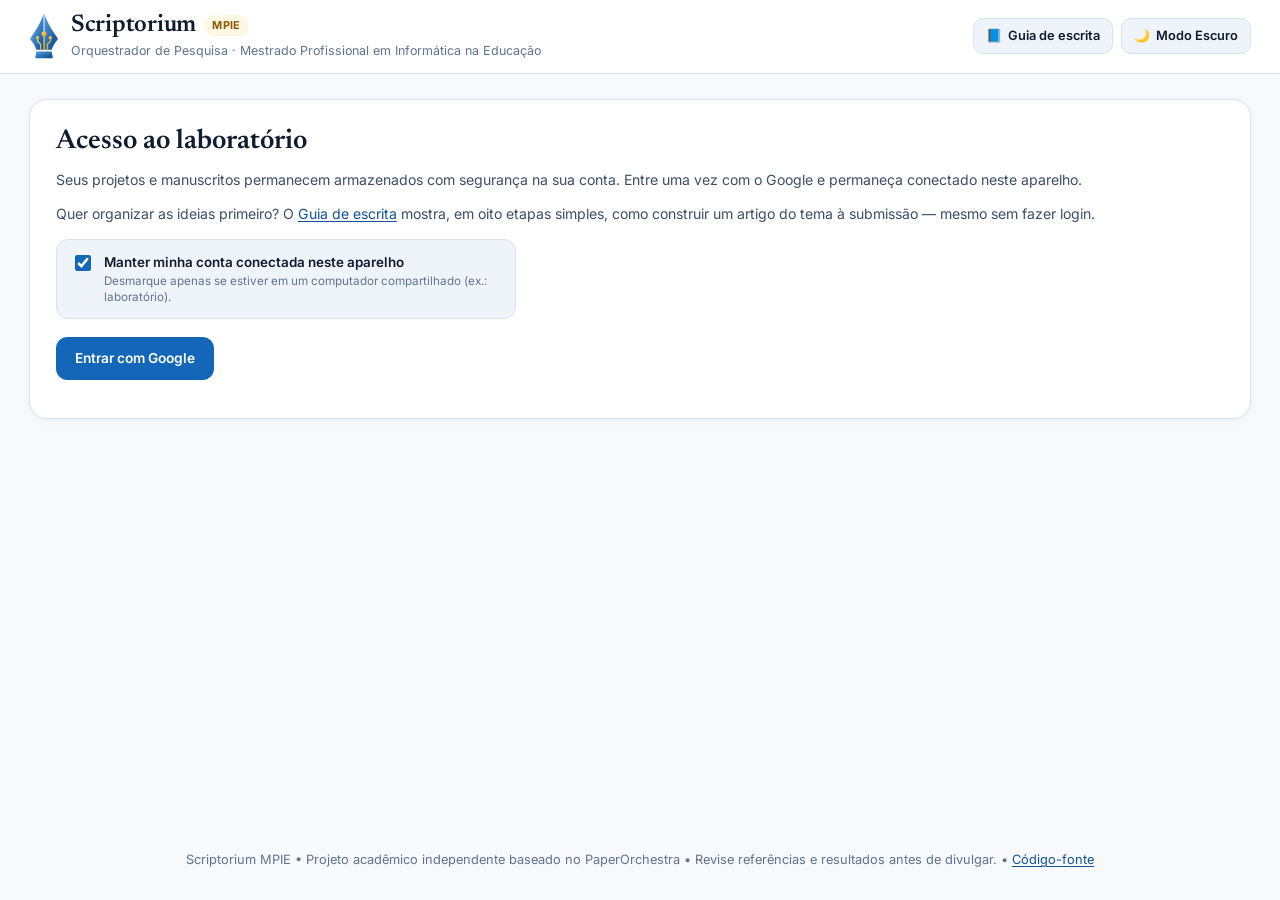
==== commit aac479cd: "fix(e2e): parser ABNT 3 autores/multi-citacao, metadados da ficha e refinos de UX" ====
--- a/public/index.html
+++ b/public/index.html
@@ -1448,7 +1448,7 @@
         </button>
         <button type="button" id="theme-toggle" class="theme-btn" aria-pressed="false" aria-label="Ativar modo escuro">
           <span id="theme-icon" aria-hidden="true">🌙</span>
-          <span id="theme-label">Modo Black</span>
+          <span id="theme-label">Modo Escuro</span>
         </button>
         <button id="logout" class="btn alt hidden" style="padding:7px 12px;font-size:.8rem">Sair</button>
       </div>
@@ -2308,7 +2308,7 @@
           toggle.setAttribute('aria-pressed', 'false');
           toggle.setAttribute('aria-label', 'Ativar modo escuro');
           icon.textContent = '🌙';
-          label.textContent = 'Modo Black';
+          label.textContent = 'Modo Escuro';
           if (themeMeta) themeMeta.setAttribute('content', '#1466B8');
         }
         try { localStorage.setItem('scriptorium_mpie_theme', mode); } catch (_) {}
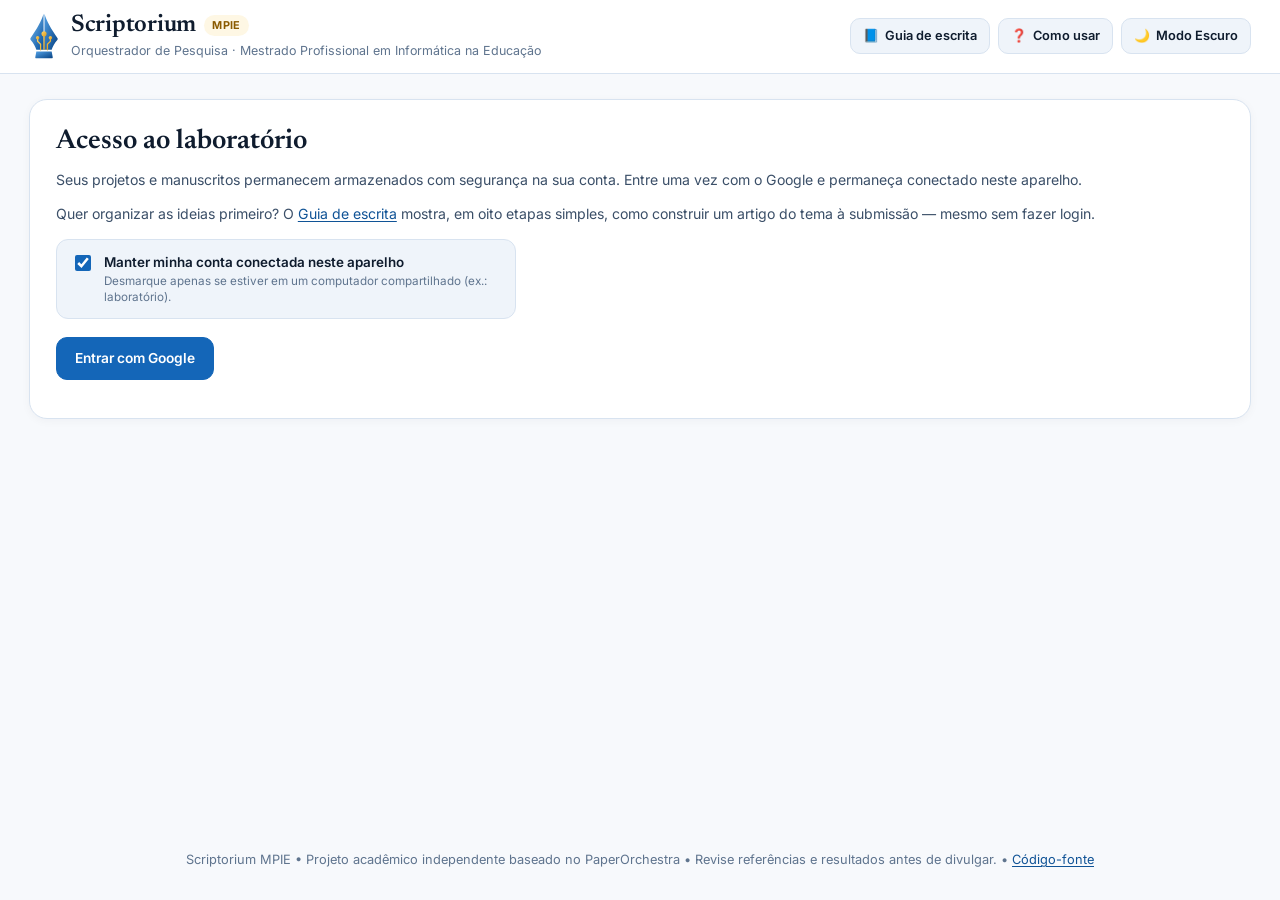
==== commit 49503aca: "feat(ux): remove faixa Comece aqui e move Como usar para botao ao lado de Minha conta" ====
--- a/public/index.html
+++ b/public/index.html
@@ -1100,6 +1100,17 @@
     .study-note-card { border: 1px solid var(--border-main); border-radius: 10px; padding: 10px 12px; background: var(--bg-surface); margin-bottom: 8px; }
     .study-note-quote { border-left: 3px solid var(--mpie-blue); padding-left: 10px; margin: 6px 0; font-style: italic; font-size: 0.86rem; color: var(--text-secondary); }
     .study-note-foot { display: flex; flex-wrap: wrap; gap: 8px; align-items: center; justify-content: space-between; margin-top: 6px; font-size: 0.78rem; }
+    .welcome-tour.as-modal { position: fixed; inset: 0; z-index: 90; display: flex; align-items: center; justify-content: center; padding: 16px; background: rgba(7, 10, 15, 0.56); }
+    .welcome-tour.as-modal.hidden { display: none; }
+    .welcome-tour-dialog { width: min(760px, 96vw); max-height: 88vh; overflow-y: auto; background: var(--bg-surface); border: 1px solid var(--border-main); border-radius: 18px; padding: 22px 24px; box-shadow: 0 20px 55px rgba(0, 0, 0, 0.35); }
+    .howto-steps { display: grid; grid-template-columns: repeat(2, minmax(0, 1fr)); gap: 12px; margin: 14px 0; }
+    .howto-card { border: 1px solid var(--border-main); border-radius: 12px; padding: 13px 14px; background: var(--bg-subtle); display: flex; flex-direction: column; justify-content: space-between; gap: 8px; }
+    .howto-card.done { border-color: var(--ok-border); background: var(--ok-bg); }
+    .howto-card-head { display: flex; align-items: center; justify-content: space-between; gap: 8px; }
+    .howto-badge { font-size: 0.72rem; font-weight: 700; padding: 2px 8px; border-radius: 999px; background: var(--bg-surface); border: 1px solid var(--border-main); color: var(--text-secondary); white-space: nowrap; }
+    .howto-card.done .howto-badge { background: var(--mpie-blue); color: #fff; border-color: var(--mpie-blue); }
+    .howto-card p { margin: 0; font-size: 0.84rem; color: var(--text-secondary); line-height: 1.48; }
+    @media (max-width: 680px) { .howto-steps { grid-template-columns: 1fr; } }
     @media (max-width: 780px) {
       .ref-check-grid, .study-grid { grid-template-columns: 1fr; }
       .ref-check-form { grid-template-columns: 1fr; }
@@ -1184,6 +1195,17 @@
     .glossary-btn:hover, .glossary-btn[aria-expanded="true"] { border-color: var(--mpie-blue); background: var(--mpie-blue-soft); }
     .glossary-pop { margin-top: 8px; padding: 11px 14px; border-radius: 11px; border: 1px solid var(--ok-border); background: var(--mpie-blue-soft); color: var(--text-primary); font-size: 0.88rem; line-height: 1.5; }
     .advisor-box { margin-top: 12px; padding: 12px 14px; border-radius: 12px; border: 1px solid var(--border-main); background: var(--bg-subtle); }
+    .welcome-tour.as-modal { position: fixed; inset: 0; z-index: 90; display: flex; align-items: center; justify-content: center; padding: 16px; background: rgba(7, 10, 15, 0.56); }
+    .welcome-tour.as-modal.hidden { display: none; }
+    .welcome-tour-dialog { width: min(760px, 96vw); max-height: 88vh; overflow-y: auto; background: var(--bg-surface); border: 1px solid var(--border-main); border-radius: 18px; padding: 22px 24px; box-shadow: 0 20px 55px rgba(0, 0, 0, 0.35); }
+    .howto-steps { display: grid; grid-template-columns: repeat(2, minmax(0, 1fr)); gap: 12px; margin: 14px 0; }
+    .howto-card { border: 1px solid var(--border-main); border-radius: 12px; padding: 13px 14px; background: var(--bg-subtle); display: flex; flex-direction: column; justify-content: space-between; gap: 8px; }
+    .howto-card.done { border-color: var(--ok-border); background: var(--ok-bg); }
+    .howto-card-head { display: flex; align-items: center; justify-content: space-between; gap: 8px; }
+    .howto-badge { font-size: 0.72rem; font-weight: 700; padding: 2px 8px; border-radius: 999px; background: var(--bg-surface); border: 1px solid var(--border-main); color: var(--text-secondary); white-space: nowrap; }
+    .howto-card.done .howto-badge { background: var(--mpie-blue); color: #fff; border-color: var(--mpie-blue); }
+    .howto-card p { margin: 0; font-size: 0.84rem; color: var(--text-secondary); line-height: 1.48; }
+    @media (max-width: 680px) { .howto-steps { grid-template-columns: 1fr; } }
     @media (max-width: 780px) { .tour-grid { grid-template-columns: 1fr; } }
 
     .agent-detail { margin-top: 12px; padding: 12px 14px; background: var(--bg-surface); border: 1px solid var(--border-main); border-radius: 12px; }
@@ -1436,10 +1458,15 @@
 
       <div class="header-controls">
         <div id="identity"></div>
-        <a class="theme-btn" id="guide-button" href="/#guia" data-go-step="4" style="text-decoration:none" title="Passo a passo para construir um artigo, do tema à submissão">
+        <a class="theme-btn" id="guide-button" href="/#guia" data-go-step="4" style="text-decoration:none" aria-label="Guia de escrita" title="Passo a passo para construir um artigo, do tema à submissão">
           <span aria-hidden="true">📘</span>
           <span class="guide-label">Guia de escrita</span>
         </a>
+        <button type="button" id="how-to-use-btn" class="theme-btn" aria-haspopup="dialog"
+                aria-controls="welcome-tour" aria-expanded="false" aria-label="Como usar o Scriptorium" title="Como usar o Scriptorium passo a passo">
+          <span aria-hidden="true">❓</span>
+          <span class="guide-label">Como usar</span>
+        </button>
         <button type="button" id="account-button" class="theme-btn account-btn hidden" aria-haspopup="dialog"
                 aria-controls="account-panel" aria-expanded="false" title="Minha conta">
           <span class="account-dot" id="account-dot" aria-hidden="true"></span>
@@ -1770,50 +1797,7 @@
           </details>
         </div>
       </section>
-      <!-- Onda 3: Tour acolhedor de 3 passos (sem jargão) para novos estudantes -->
-      <section class="panel welcome-tour hidden" id="welcome-tour" aria-labelledby="welcome-tour-title">
-        <div class="panel-header" style="margin-bottom:6px">
-          <div>
-            <h2 id="welcome-tour-title" style="font-size:1.2rem">Bem-vindo(a) ao Scriptorium: 3 passos simples</h2>
-            <p class="subtle" style="margin:4px 0 0">Você não precisa saber programação nem LaTeX. Siga este caminho no seu ritmo:</p>
-          </div>
-          <button type="button" class="btn alt" id="welcome-tour-dismiss">Entendi, começar agora</button>
-        </div>
-        <div class="tour-grid">
-          <div class="tour-card">
-            <strong>1. Planeje com suas palavras</strong>
-            <p>Abra o <b>Guia de escrita</b> (sem IA) para definir tema, problema, pergunta e objetivos com ajuda passo a passo.</p>
-          </div>
-          <div class="tour-card">
-            <strong>2. Guarde seus PDFs na Biblioteca</strong>
-            <p>Envie os artigos e livros que você leu. O Scriptorium confere as capas para nenhuma referência ser inventada.</p>
-          </div>
-          <div class="tour-card">
-            <strong>3. Monte seu artigo, dissertação ou TCC</strong>
-            <p>Leve seu plano para <b>Seus textos</b>, acompanhe as conferências e baixe em <b>Word (.docx)</b> ou <b>PDF ABNT</b> para a orientação.</p>
-          </div>
-        </div>
-        <div class="glossary-bar" aria-label="Dúvidas sobre termos acadêmicos">
-          <span class="subtle" style="font-size:0.8rem">Algum termo parece técnico? Toque para ver em 2 linhas:</span>
-          <button type="button" class="glossary-btn" data-glossary="doi" aria-expanded="false">? O que é DOI</button>
-          <button type="button" class="glossary-btn" data-glossary="bibtex" aria-expanded="false">? O que é BibTeX</button>
-          <button type="button" class="glossary-btn" data-glossary="parafrase" aria-expanded="false">? Paráfrase vs. citação</button>
-          <button type="button" class="glossary-btn" data-glossary="proveniencia" aria-expanded="false">? O que é Proveniência</button>
-          <button type="button" class="glossary-btn" data-glossary="word" aria-expanded="false">? Por que Word (.docx)</button>
-        </div>
-        <div id="glossary-pop" class="glossary-pop hidden" role="status" aria-live="polite"></div>
-      </section>
-
-      <!-- Comece aqui: os três passos do modo sem API, com estado. app.js esconde quando tudo está feito. -->
-      <section class="start-strip hidden" id="start-strip" data-sem-api-only aria-labelledby="start-title">
-        <h2 id="start-title">Comece aqui</h2>
-        <ol>
-          <li id="start-1"><button type="button" data-start="1" data-go-step="1"><span class="start-n" aria-hidden="true">1</span><span><b>Envie suas fontes</b><small>PDF, DOCX ou .bib, na biblioteca</small></span></button></li>
-          <li id="start-2"><button type="button" data-start="2"><span class="start-n" aria-hidden="true">2</span><span><b>Conecte sua IA</b><small>Claude, ChatGPT ou Gemini</small></span></button></li>
-          <li id="start-3"><button type="button" data-start="3" data-go-step="3"><span class="start-n" aria-hidden="true">3</span><span><b>Peça o artigo</b><small>e acompanhe em Seus artigos</small></span></button></li>
-        </ol>
-      </section>
-      <!-- Navegação em 3 etapas (Estúdio Editorial) -->
+      <!-- Navegação em 3 etapas limpas (sem faixa redundante "Comece aqui" acima das abas) -->
       <nav class="stepper" aria-label="Etapas do fluxo de pesquisa">
         <button type="button" class="step-btn active" data-step="1">
           <span class="step-icon" aria-hidden="true"><svg width="18" height="18" viewBox="0 0 24 24" fill="none" stroke="currentColor" stroke-width="1.9" stroke-linecap="round" stroke-linejoin="round"><path d="M4 19.5v-15A2.5 2.5 0 0 1 6.5 2H20v20H6.5a2.5 2.5 0 0 1 0-5H20"/></svg></span>
@@ -1832,8 +1816,8 @@
         <button type="button" class="step-btn" data-step="3">
           <span class="step-icon" aria-hidden="true"><svg width="18" height="18" viewBox="0 0 24 24" fill="none" stroke="currentColor" stroke-width="1.9" stroke-linecap="round" stroke-linejoin="round"><path d="M12 22s8-4 8-10V5l-8-3-8 3v7c0 6 8 10 8 10z"/><path d="m9 12 2 2 4-4"/></svg></span>
           <span>
-            <span class="step-title" data-sem-api-only>Seus artigos</span><span class="step-title" data-modo-api>Execuções e Auditorias</span>
-            <span class="step-sub" id="step-sub-3">Escritos pela sua IA, conferidos aqui</span>
+            <span class="step-title" data-sem-api-only>Seus textos</span><span class="step-title" data-modo-api>Execuções e Auditorias</span>
+            <span class="step-sub" id="step-sub-3">Artigos, dissertações e TCCs</span>
           </span>
         </button>
         <button type="button" class="step-btn" data-step="4">
@@ -2261,6 +2245,61 @@
       <div id="guia-host"><p class="subtle" id="guia-loading">Carregando o guia…</p></div>
     </section>
   </main>
+
+  <!-- Modal "Como usar" (acessível no cabeçalho ao lado de Minha conta — substitui a barra "Comece aqui") -->
+  <div class="welcome-tour as-modal hidden" id="welcome-tour" role="dialog" aria-modal="true" aria-labelledby="welcome-tour-title">
+    <div class="welcome-tour-dialog">
+      <div class="panel-header" style="margin-bottom:8px">
+        <div>
+          <h2 id="welcome-tour-title" style="font-size:1.25rem;margin:0">Como usar o Scriptorium MPIE</h2>
+          <p class="subtle" style="margin:4px 0 0">Um fluxo único para planejar, organizar fontes ABNT e construir seu trabalho sem programação nem LaTeX.</p>
+        </div>
+        <button type="button" class="btn alt" id="welcome-tour-dismiss" aria-label="Fechar Como usar" style="padding:5px 10px">✕</button>
+      </div>
+      <div class="howto-steps">
+        <div class="howto-card" id="howto-step-guia">
+          <div>
+            <div class="howto-card-head"><strong>1. Planeje com suas palavras</strong><span class="howto-badge">Sem IA</span></div>
+            <p style="margin-top:6px">Use o <b>Guia de escrita</b> (8 etapas) para estruturar tema, problema, pergunta, objetivos, método e autoavaliação (Rubrica 0–15).</p>
+          </div>
+          <div><button type="button" class="btn alt" data-howto-go="4" style="padding:6px 11px;font-size:.8rem">Abrir Guia de escrita →</button></div>
+        </div>
+        <div class="howto-card" id="howto-step-fontes">
+          <div>
+            <div class="howto-card-head"><strong>2. Organize e fiche suas fontes</strong><span class="howto-badge" id="howto-badge-fontes">Passo 2</span></div>
+            <p style="margin-top:6px">Envie PDFs ou importe por DOI, BibTeX, RIS ou Zotero. Faça fichamentos por página e cite no Guia digitando <code>/citar</code>.</p>
+          </div>
+          <div><button type="button" class="btn alt" data-howto-go="1" style="padding:6px 11px;font-size:.8rem">Abrir Suas fontes →</button></div>
+        </div>
+        <div class="howto-card" id="howto-step-ia">
+          <div>
+            <div class="howto-card-head"><strong>3. Conecte sua IA em Minha conta</strong><span class="howto-badge" id="howto-badge-ia">Opcional</span></div>
+            <p style="margin-top:6px">Quer apoio de Claude, ChatGPT ou Gemini no modo <b>Tutor Socrático</b>? A conexão fica sempre em <b>Minha conta → Conectar sua IA</b>.</p>
+          </div>
+          <div><button type="button" class="btn alt" id="howto-open-connect" style="padding:6px 11px;font-size:.8rem">Conectar IA em Minha conta →</button></div>
+        </div>
+        <div class="howto-card" id="howto-step-artigo">
+          <div>
+            <div class="howto-card-head"><strong>4. Acompanhe e envie à orientação</strong><span class="howto-badge" id="howto-badge-artigo">Passo 4</span></div>
+            <p style="margin-top:6px">Em <b>Seus textos</b>, acompanhe as conferências, baixe PDF ABNT ou <b>Word (.docx)</b> e gere o link para apontamentos da orientação.</p>
+          </div>
+          <div><button type="button" class="btn alt" data-howto-go="3" style="padding:6px 11px;font-size:.8rem">Abrir Seus textos →</button></div>
+        </div>
+      </div>
+      <div class="glossary-bar" aria-label="Dúvidas sobre termos acadêmicos" style="margin-top:12px">
+        <span class="subtle" style="font-size:0.8rem">Algum termo parece técnico? Toque para ver em 2 linhas:</span>
+        <button type="button" class="glossary-btn" data-glossary="doi" aria-expanded="false">? O que é DOI</button>
+        <button type="button" class="glossary-btn" data-glossary="bibtex" aria-expanded="false">? O que é BibTeX</button>
+        <button type="button" class="glossary-btn" data-glossary="parafrase" aria-expanded="false">? Paráfrase vs. citação</button>
+        <button type="button" class="glossary-btn" data-glossary="proveniencia" aria-expanded="false">? O que é Proveniência</button>
+        <button type="button" class="glossary-btn" data-glossary="word" aria-expanded="false">? Por que Word (.docx)</button>
+      </div>
+      <div id="glossary-pop" class="glossary-pop hidden" role="status" aria-live="polite"></div>
+      <div class="actions" style="justify-content:flex-end;margin-top:14px">
+        <button type="button" class="btn" id="welcome-tour-ok">Entendi, voltar ao trabalho</button>
+      </div>
+    </div>
+  </div>
 
   <!-- Modal: Configurar nomes das colunas Kanban -->
   <div id="config-modal" class="modal-backdrop hidden" role="dialog" aria-modal="true" aria-labelledby="cfg-title">
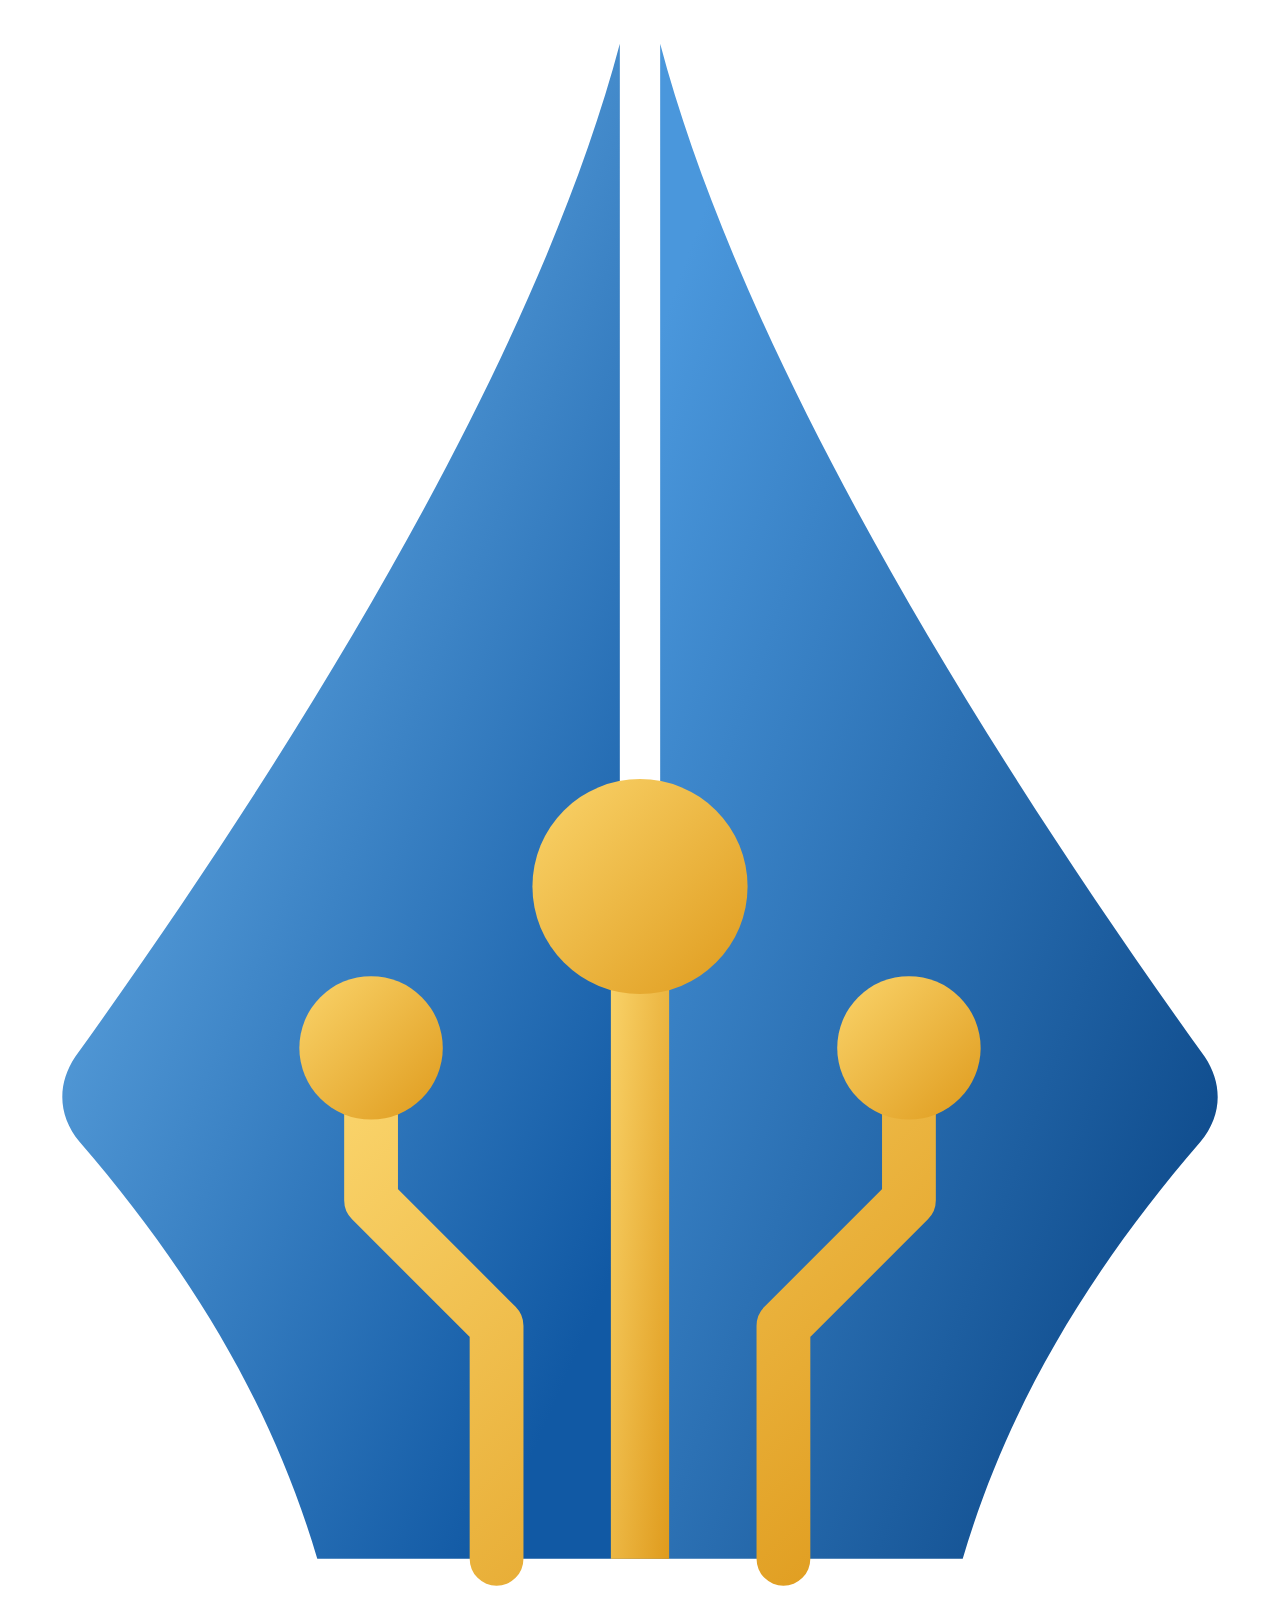
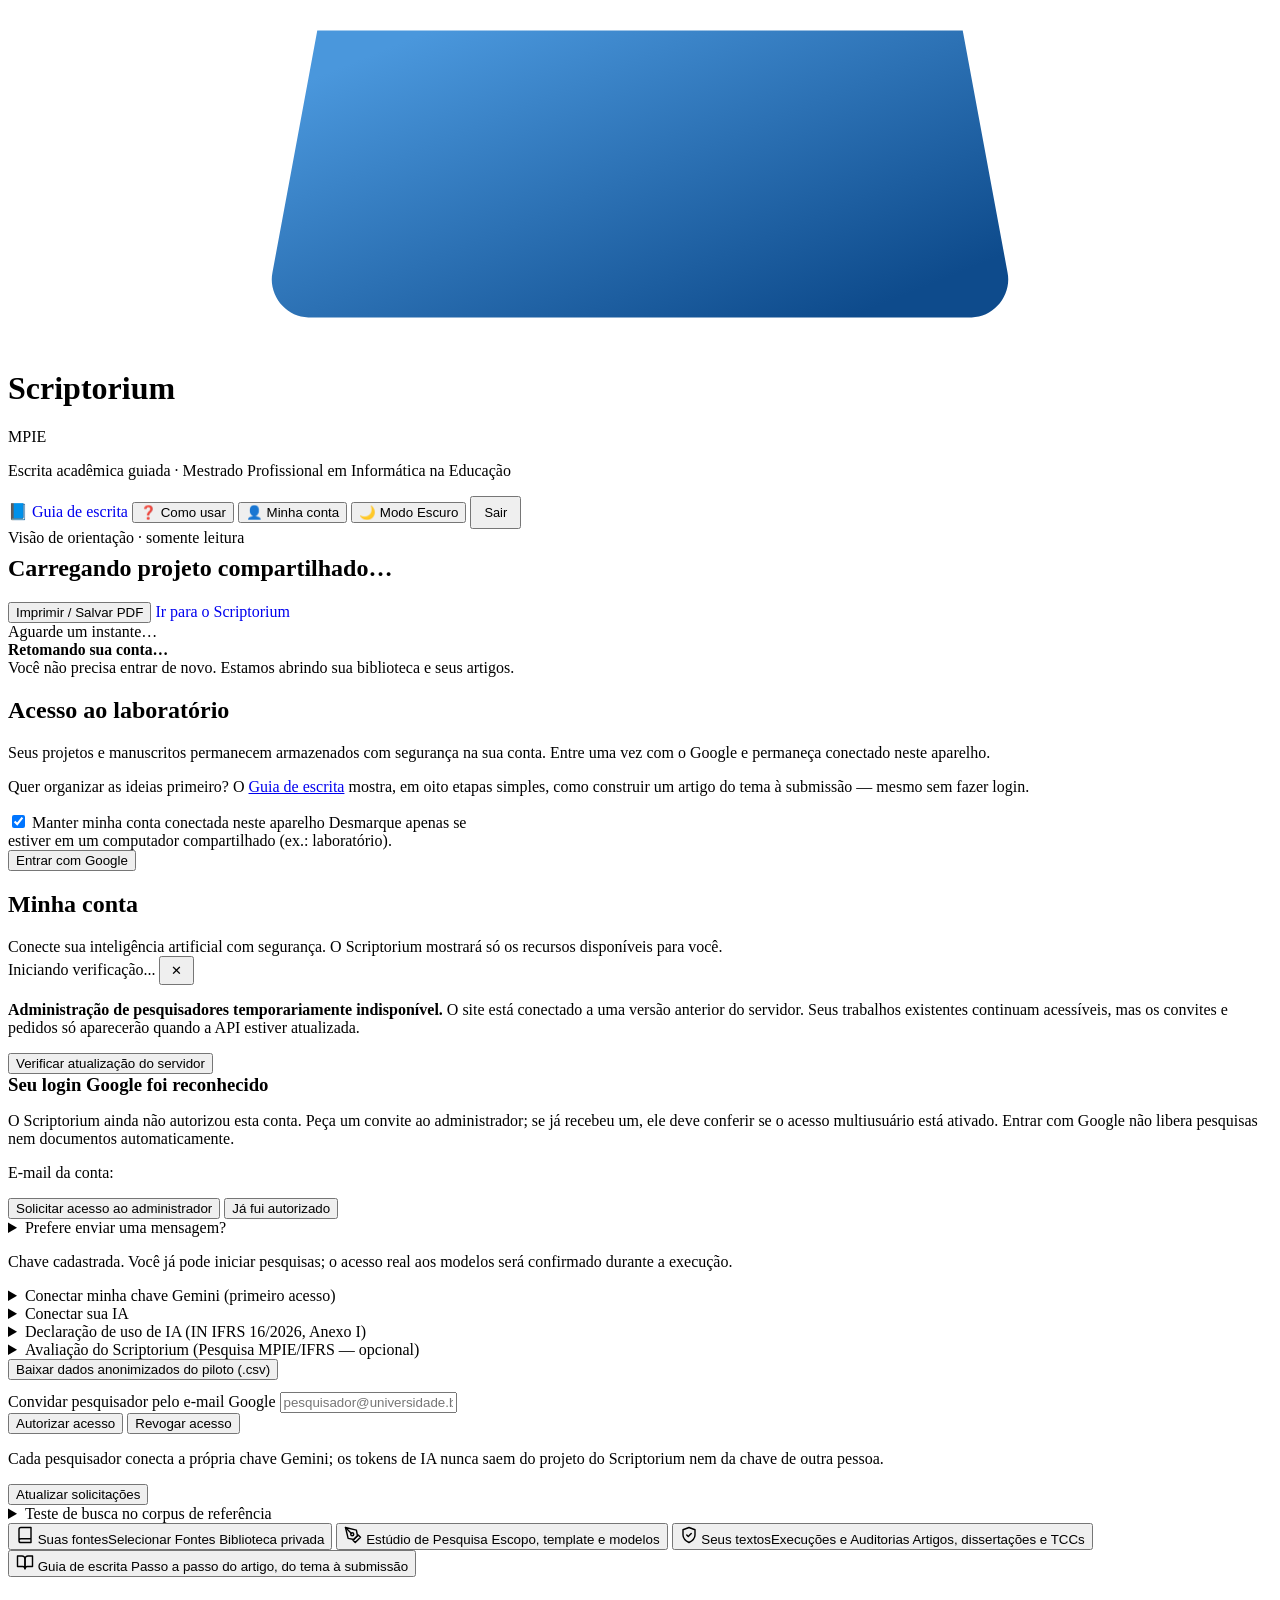
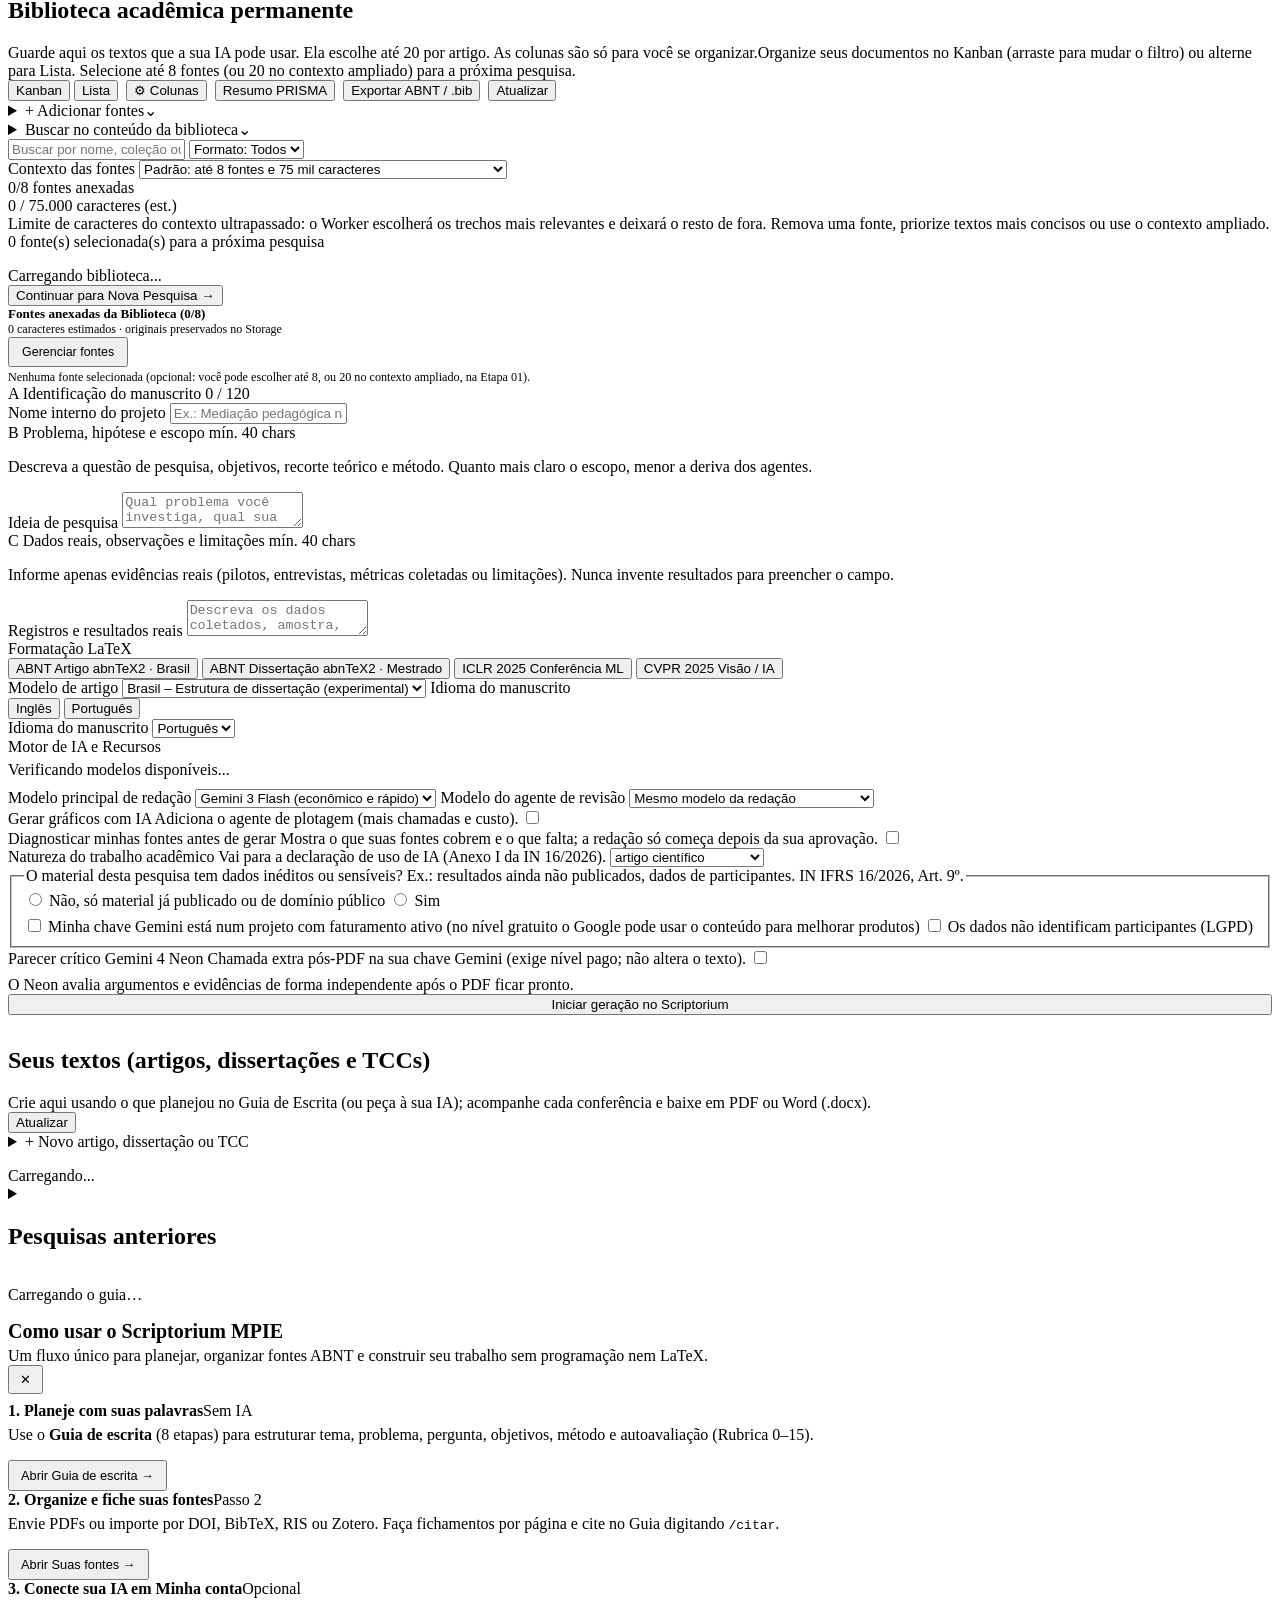
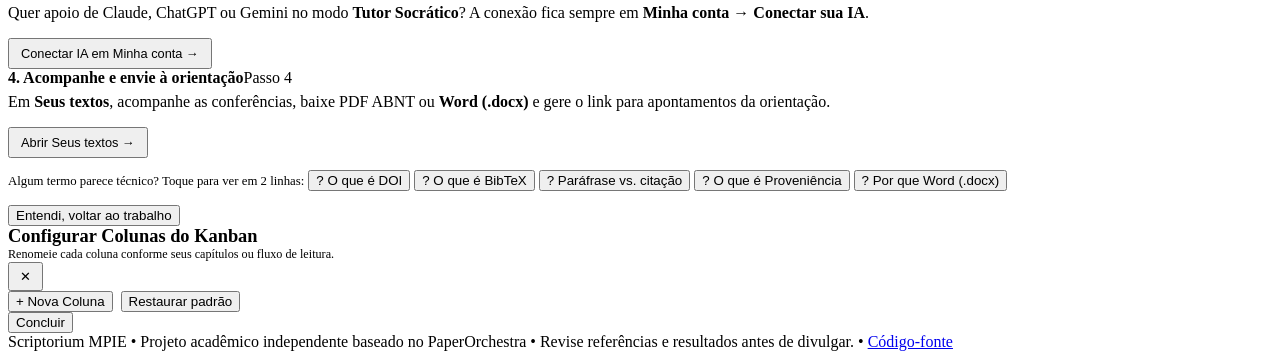
==== commit 648ff1d4: "refactor(site): CSS e scripts em arquivos próprios; Guia rola até o guia; nome Scriptorium - CSS (1." ====
--- a/public/index.html
+++ b/public/index.html
@@ -5,1428 +5,12 @@
   <meta name="viewport" content="width=device-width,initial-scale=1,viewport-fit=cover">
   <meta name="theme-color" content="#1466B8">
   <meta name="scriptorium-ui-revision" content="responsive-fluid-20261124-2">
-  <title>Scriptorium MPIE — Laboratório de Pesquisa</title>
+  <title>Scriptorium MPIE — Escrita acadêmica guiada</title>
   <link rel="icon" type="image/svg+xml" href="/brand/scriptorium-logo.svg">
   <link rel="preconnect" href="https://fonts.googleapis.com">
   <link rel="preconnect" href="https://fonts.gstatic.com" crossorigin>
   <link href="https://fonts.googleapis.com/css2?family=Inter:wght@400;500;600;700&family=JetBrains+Mono:wght@400;500&family=Newsreader:opsz,wght@6..72,500;6..72,600&display=swap" rel="stylesheet">
-  <style>
-    :root {
-      --font-sans: 'Inter', system-ui, -apple-system, 'Segoe UI', sans-serif;
-      --font-serif: 'Newsreader', Georgia, serif;
-      --font-mono: 'JetBrains Mono', ui-monospace, SFMono-Regular, monospace;
-
-      /* Identidade Visual MPIE — Modo Claro (Estúdio Editorial) */
-      --bg-page: #F7F9FC;
-      --bg-surface: #FFFFFF;
-      --bg-subtle: #EFF4FA;
-      --bg-input: #F8FAFD;
-      --border-main: #D8E3F0;
-      --border-soft: #E8EFF7;
-      --text-primary: #0F1C2E;
-      --text-secondary: #3B4F68;
-      --text-muted: #5F748E;
-      --mpie-blue: #1466B8;
-      --mpie-blue-hover: #0E4F92;
-      --mpie-blue-soft: #E8F2FC;
-      --mpie-blue-text: #105396;
-      --mpie-gold: #F4B93B;
-      --mpie-gold-soft: #FEF7E4;
-      --mpie-gold-text: #8A5A00;
-      --warn-bg: #FFFBEB;
-      --warn-border: #F4D88A;
-      --warn-text: #7A4F00;
-      /* Identidade em duas cores (símbolo Pena-Circuito): azul MPIE e dourado MPIE.
-         Sucesso usa o azul; aviso, erro e exclusão usam a família dourado/laranja
-         do gradiente do símbolo (#FAD46B, #F4B93B, #DF9B1D). Nada de verde ou vermelho. */
-      --ok-text: #105396;
-      --ok-bg: #E8F2FC;
-      --ok-border: #B9D4F0;
-      --err-text: #8F4A00;
-      --danger: #DF9B1D;
-      --danger-strong: #A85400;
-      --danger-text: #8F4A00;
-      --danger-soft: #FFF3E0;
-      --danger-border: #F0B867;
-      --shadow-sm: 0 2px 10px rgba(15, 28, 46, 0.04);
-    }
-
-    html[data-theme="black"] {
-      /* Identidade Visual MPIE — Modo Black */
-      --bg-page: #070A0F;
-      --bg-surface: #101622;
-      --bg-subtle: #161F30;
-      --bg-input: #0B1019;
-      --border-main: #24324A;
-      --border-soft: #1B2639;
-      --text-primary: #F1F5FA;
-      --text-secondary: #C1CFE0;
-      --text-muted: #8699B3;
-      --mpie-blue: #4B9CE8;
-      --mpie-blue-hover: #6CB2F2;
-      --mpie-blue-soft: rgba(75, 156, 232, 0.15);
-      --mpie-blue-text: #7CC0FA;
-      --mpie-gold: #F6C143;
-      --mpie-gold-soft: rgba(246, 193, 67, 0.15);
-      --mpie-gold-text: #FAD26B;
-      --warn-bg: rgba(246, 193, 67, 0.10);
-      --warn-border: rgba(246, 193, 67, 0.35);
-      --warn-text: #FCD87A;
-      --ok-text: #7CC0FA;
-      --ok-bg: rgba(75, 156, 232, 0.15);
-      --ok-border: rgba(75, 156, 232, 0.40);
-      --err-text: #FFB65C;
-      --danger: #F4B93B;
-      --danger-strong: #F4B93B;
-      --danger-text: #FFB65C;
-      --danger-soft: rgba(244, 185, 59, 0.13);
-      --danger-border: rgba(244, 185, 59, 0.45);
-      --shadow-sm: 0 4px 16px rgba(0, 0, 0, 0.35);
-    }
-
-    * { box-sizing: border-box; }
-    body {
-      margin: 0;
-      font-family: var(--font-sans);
-      background: var(--bg-page);
-      color: var(--text-primary);
-      line-height: 1.55;
-      min-height: 100vh;
-      display: flex;
-      flex-direction: column;
-      transition: background-color 180ms ease, color 180ms ease;
-      -webkit-font-smoothing: antialiased;
-    }
-    button, input, textarea, select { font: inherit; }
-    button { cursor: pointer; }
-    a { color: var(--mpie-blue-text); text-decoration: underline; text-underline-offset: 2px; }
-    a:hover { color: var(--mpie-blue-hover); }
-    a.theme-btn, a.btn { text-decoration: none; }
-
-    /* Cabeçalho fixo com símbolo Pena-Circuito livre e botão Modo Black */
-    header {
-      position: sticky;
-      top: 0;
-      z-index: 40;
-      background: var(--bg-surface);
-      border-bottom: 1px solid var(--border-main);
-      padding: 12px clamp(12px, 2.25vw, 48px);
-      transition: background-color 180ms ease, border-color 180ms ease;
-    }
-    .head {
-      display: flex;
-      align-items: center;
-      justify-content: space-between;
-      gap: 14px;
-    }
-    .brand {
-      display: flex;
-      align-items: center;
-      gap: 12px;
-      min-width: 0;
-    }
-    .brand-logo {
-      height: 46px;
-      width: auto;
-      flex-shrink: 0;
-      display: block;
-    }
-    .brand-text { min-width: 0; }
-    .brand-title-row {
-      display: flex;
-      align-items: center;
-      gap: 8px;
-    }
-    header h1 {
-      font-family: var(--font-serif);
-      font-size: clamp(1.25rem, 2.5vw, 1.5rem);
-      font-weight: 600;
-      line-height: 1.1;
-      margin: 0;
-      color: var(--text-primary);
-      letter-spacing: -0.01em;
-    }
-    .mpie-badge {
-      display: inline-block;
-      padding: 2px 8px;
-      border-radius: 999px;
-      font-size: 0.68rem;
-      font-weight: 700;
-      letter-spacing: 0.04em;
-      text-transform: uppercase;
-      background: var(--mpie-gold-soft);
-      color: var(--mpie-gold-text);
-    }
-    header p {
-      margin: 3px 0 0;
-      color: var(--text-muted);
-      font-size: 0.78rem;
-      white-space: nowrap;
-      overflow: hidden;
-      text-overflow: ellipsis;
-    }
-    .header-controls {
-      display: flex;
-      align-items: center;
-      gap: 8px;
-      flex-shrink: 0;
-    }
-    #identity {
-      font-size: 0.8rem;
-      color: var(--text-secondary);
-      background: var(--bg-subtle);
-      border: 1px solid var(--border-main);
-      border-radius: 10px;
-      padding: 6px 11px;
-      max-width: 220px;
-      overflow: hidden;
-      text-overflow: ellipsis;
-      white-space: nowrap;
-    }
-    #identity:empty { display: none; }
-
-    .theme-btn {
-      display: inline-flex;
-      align-items: center;
-      gap: 6px;
-      padding: 7px 12px;
-      border-radius: 10px;
-      border: 1px solid var(--border-main);
-      background: var(--bg-subtle);
-      color: var(--text-primary);
-      font-size: 0.8rem;
-      font-weight: 600;
-      transition: opacity 150ms ease, border-color 150ms ease;
-    }
-    .theme-btn:hover { border-color: var(--mpie-blue); }
-
-    /* Container principal */
-    main {
-      flex: 1;
-      width: 100%;
-      max-width: none;
-      padding: 26px 20px 32px;
-      margin: 0 auto;
-    }
-
-    /* Stepper editorial de 3 passos */
-    .stepper {
-      display: grid;
-      grid-template-columns: repeat(3, minmax(0, 1fr));
-      gap: 12px;
-      margin-bottom: 22px;
-    }
-    .step-btn {
-      display: flex;
-      align-items: center;
-      gap: 12px;
-      text-align: left;
-      padding: 13px 15px;
-      border-radius: 16px;
-      border: 1px solid var(--border-main);
-      background: var(--bg-subtle);
-      color: var(--text-primary);
-      transition: background-color 160ms ease, border-color 160ms ease, box-shadow 160ms ease;
-    }
-    .step-btn:hover { border-color: var(--mpie-blue); }
-    .step-btn.active {
-      background: var(--bg-surface);
-      border-color: var(--mpie-blue);
-      box-shadow: inset 0 0 0 1px var(--mpie-blue), var(--shadow-sm);
-    }
-    .step-num {
-      width: 32px;
-      height: 32px;
-      border-radius: 10px;
-      display: inline-flex;
-      align-items: center;
-      justify-content: center;
-      font-family: var(--font-mono);
-      font-size: 0.78rem;
-      font-weight: 600;
-      flex-shrink: 0;
-      background: var(--mpie-gold-soft);
-      color: var(--mpie-gold-text);
-    }
-    .step-btn.active .step-num {
-      background: var(--mpie-blue);
-      color: #FFFFFF;
-    }
-    html[data-theme="black"] .step-btn.active .step-num { color: #070A0F; }
-    .step-title { font-size: 0.84rem; font-weight: 650; display: block; line-height: 1.25; }
-    .step-sub { font-size: 0.75rem; color: var(--text-muted); display: block; margin-top: 2px; }
-
-    /* Painéis */
-    .panel {
-      background: var(--bg-surface);
-      border: 1px solid var(--border-main);
-      border-radius: 18px;
-      padding: 26px;
-      margin-bottom: 18px;
-      box-shadow: var(--shadow-sm);
-      transition: background-color 180ms ease, border-color 180ms ease;
-    }
-    .panel h2 {
-      font-family: var(--font-serif);
-      font-size: clamp(1.35rem, 2.4vw, 1.7rem);
-      font-weight: 600;
-      margin: 0 0 10px;
-      color: var(--text-primary);
-      line-height: 1.2;
-    }
-    .panel-header {
-      display: flex;
-      align-items: flex-start;
-      justify-content: space-between;
-      gap: 12px;
-      padding-bottom: 14px;
-      margin-bottom: 14px;
-      border-bottom: 1px solid var(--border-soft);
-    }
-    p { line-height: 1.55; margin: 0 0 12px; }
-    .subtle { color: var(--text-secondary); font-size: 0.88rem; }
-    .library-note { font-size: 0.84rem; color: var(--mpie-blue-text); font-weight: 500; margin: 12px 0; }
-
-    /* Formulários */
-    .columns, .library-grid {
-      display: grid;
-      grid-template-columns: 1fr 1fr;
-      gap: 16px;
-    }
-    label {
-      display: block;
-      font-weight: 600;
-      font-size: 0.84rem;
-      color: var(--text-secondary);
-      margin: 14px 0 6px;
-    }
-    input[type=text], input[type=email], input[type=password], input[type=file], textarea, select {
-      width: 100%;
-      background: var(--bg-input);
-      border: 1px solid var(--border-main);
-      border-radius: 11px;
-      padding: 11px 13px;
-      color: var(--text-primary);
-      font-size: 0.92rem;
-      transition: border-color 150ms ease, box-shadow 150ms ease;
-    }
-    input[type=file] { padding: 8px 11px; }
-    textarea { min-height: 165px; resize: vertical; }
-    input:focus, textarea:focus, select:focus {
-      outline: none;
-      border-color: var(--mpie-blue);
-      box-shadow: 0 0 0 3px var(--mpie-blue-soft);
-    }
-    input::placeholder, textarea::placeholder { color: var(--text-muted); }
-
-    /* Botões */
-    .actions {
-      display: flex;
-      gap: 10px;
-      align-items: center;
-      flex-wrap: wrap;
-      margin-top: 18px;
-    }
-    .step-footer {
-      display: flex;
-      align-items: center;
-      justify-content: space-between;
-      gap: 12px;
-      flex-wrap: wrap;
-      margin-top: 22px;
-      padding-top: 16px;
-      border-top: 1px solid var(--border-soft);
-    }
-    .btn {
-      border: 1px solid var(--mpie-blue);
-      background: var(--mpie-blue);
-      color: #FFFFFF;
-      padding: 10px 18px;
-      border-radius: 11px;
-      font-weight: 600;
-      font-size: 0.86rem;
-      transition: background-color 150ms ease, opacity 150ms ease;
-    }
-    html[data-theme="black"] .btn { color: #070A0F; }
-    .btn:hover { background: var(--mpie-blue-hover); border-color: var(--mpie-blue-hover); }
-    .btn.alt {
-      background: var(--bg-subtle);
-      color: var(--text-primary);
-      border-color: var(--border-main);
-    }
-    .btn.alt:hover { border-color: var(--mpie-blue); }
-    .btn:disabled { opacity: 0.55; cursor: wait; }
-
-    /* Checkboxes */
-    .check {
-      display: flex;
-      gap: 10px;
-      align-items: flex-start;
-      margin-top: 14px;
-      padding: 12px 14px;
-      border-radius: 12px;
-      background: var(--bg-subtle);
-      border: 1px solid var(--border-main);
-    }
-    .check input[type=checkbox] {
-      margin-top: 3px;
-      width: 16px;
-      height: 16px;
-      accent-color: var(--mpie-blue);
-      flex-shrink: 0;
-    }
-    .check label { margin: 0; color: var(--text-primary); cursor: pointer; }
-
-    /* Avisos e status */
-    .status {
-      background: var(--bg-subtle);
-      border-radius: 10px;
-      padding: 10px 13px;
-      margin: 10px 0;
-      color: var(--text-primary);
-    }
-    .warning {
-      background: var(--warn-bg);
-      border: 1px solid var(--warn-border);
-      color: var(--warn-text);
-      padding: 13px 15px;
-      border-radius: 12px;
-      font-size: 0.86rem;
-      margin-top: 14px;
-    }
-    .pill {
-      font-size: 0.74rem;
-      font-weight: 700;
-      border-radius: 999px;
-      padding: 5px 11px;
-      background: var(--mpie-blue-soft);
-      color: var(--mpie-blue-text);
-      white-space: nowrap;
-    }
-
-/* =========================================================================
-       ETAPA 2 REDESENHADA: ESTÚDIO DE PESQUISA (2 COLUNAS ASSIMÉTRICAS)
-       ========================================================================= */
-    .research-studio {
-      display: grid;
-      grid-template-columns: minmax(0, 1.65fr) minmax(310px, 0.85fr);
-      gap: 22px;
-      align-items: start;
-    }
-    .studio-main {
-      display: flex;
-      flex-direction: column;
-      gap: 18px;
-    }
-    .studio-card {
-      background: var(--bg-surface);
-      border: 1px solid var(--border-main);
-      border-radius: 16px;
-      padding: 20px;
-      box-shadow: var(--shadow-sm);
-    }
-    .studio-card-head {
-      display: flex;
-      align-items: center;
-      justify-content: space-between;
-      gap: 10px;
-      margin-bottom: 10px;
-    }
-    .studio-card-title {
-      font-size: 0.88rem;
-      font-weight: 700;
-      color: var(--text-primary);
-      display: flex;
-      align-items: center;
-      gap: 8px;
-    }
-    .studio-num {
-      font-family: var(--font-mono);
-      font-size: 0.7rem;
-      font-weight: 700;
-      padding: 2px 7px;
-      border-radius: 6px;
-      background: var(--mpie-blue-soft);
-      color: var(--mpie-blue-text);
-    }
-    .readiness-pill {
-      font-family: var(--font-mono);
-      font-size: 0.72rem;
-      font-weight: 600;
-      padding: 3px 9px;
-      border-radius: 999px;
-      background: var(--bg-subtle);
-      color: var(--text-muted);
-      border: 1px solid var(--border-main);
-      white-space: nowrap;
-    }
-    .readiness-pill.ok {
-      background: var(--ok-bg);
-      border-color: var(--ok-border);
-      color: var(--ok-text);
-    }
-    .title-input-hero {
-      font-family: var(--font-serif) !important;
-      font-size: 1.25rem !important;
-      font-weight: 600;
-      padding: 13px 15px !important;
-      background: var(--bg-input) !important;
-    }
-    .field-hint {
-      font-size: 0.78rem;
-      color: var(--text-muted);
-      margin: 0 0 10px;
-      line-height: 1.45;
-    }
-
-    /* Faixa de Fontes Anexadas na Etapa 2 */
-    .attached-strip {
-      background: var(--bg-subtle);
-      border: 1px solid var(--border-main);
-      border-radius: 14px;
-      padding: 14px 16px;
-      display: flex;
-      flex-direction: column;
-      gap: 10px;
-    }
-    .attached-strip.over-limit {
-      background: var(--danger-soft);
-      border-color: var(--danger-border);
-    }
-    .attached-head {
-      display: flex;
-      align-items: center;
-      justify-content: space-between;
-      gap: 10px;
-      flex-wrap: wrap;
-    }
-    .attached-chips {
-      display: flex;
-      flex-wrap: wrap;
-      gap: 6px;
-    }
-    .source-chip {
-      display: inline-flex;
-      align-items: center;
-      gap: 5px;
-      padding: 4px 10px;
-      border-radius: 999px;
-      background: var(--bg-surface);
-      border: 1px solid var(--border-main);
-      font-size: 0.74rem;
-      font-weight: 500;
-      color: var(--text-primary);
-      max-width: 240px;
-      overflow: hidden;
-      text-overflow: ellipsis;
-      white-space: nowrap;
-    }
-
-    /* Sidebar de Configuração (Direita na Etapa 2) */
-    .studio-sidebar {
-      position: sticky;
-      top: 84px;
-      display: flex;
-      flex-direction: column;
-      gap: 14px;
-    }
-    .config-section {
-      background: var(--bg-surface);
-      border: 1px solid var(--border-main);
-      border-radius: 16px;
-      padding: 18px;
-      box-shadow: var(--shadow-sm);
-    }
-    .config-label {
-      font-size: 0.74rem;
-      font-weight: 700;
-      text-transform: uppercase;
-      letter-spacing: 0.04em;
-      color: var(--text-muted);
-      margin: 0 0 10px;
-      display: block;
-    }
-
-    /* Cartões clicáveis de Template (sincronizados com #template) */
-    .template-grid {
-      display: grid;
-      grid-template-columns: 1fr 1fr;
-      gap: 8px;
-      margin-bottom: 14px;
-    }
-    .tpl-card {
-      text-align: left;
-      padding: 10px 11px;
-      border-radius: 11px;
-      border: 1px solid var(--border-main);
-      background: var(--bg-subtle);
-      color: var(--text-primary);
-      transition: border-color 140ms ease, background-color 140ms ease, box-shadow 140ms ease;
-    }
-    .tpl-card:hover { border-color: var(--mpie-blue); }
-    .tpl-card.active {
-      background: var(--mpie-blue-soft);
-      border-color: var(--mpie-blue);
-      box-shadow: inset 0 0 0 1px var(--mpie-blue);
-    }
-    .tpl-name { display: block; font-size: 0.8rem; font-weight: 700; line-height: 1.25; }
-    .tpl-tag { display: block; font-size: 0.7rem; color: var(--text-muted); margin-top: 2px; }
-    .tpl-card.active .tpl-tag { color: var(--mpie-blue-text); }
-
-    /* Idioma em Pílulas (sincronizado com #language) */
-    .lang-switch {
-      display: grid;
-      grid-template-columns: 1fr 1fr;
-      gap: 6px;
-      padding: 4px;
-      border-radius: 11px;
-      background: var(--bg-subtle);
-      border: 1px solid var(--border-main);
-      margin-bottom: 12px;
-    }
-    .lang-btn {
-      border: none;
-      background: transparent;
-      color: var(--text-secondary);
-      padding: 7px 10px;
-      border-radius: 8px;
-      font-size: 0.78rem;
-      font-weight: 600;
-    }
-    .lang-btn.active { background: var(--mpie-blue); color: #FFFFFF; }
-    html[data-theme="black"] .lang-btn.active { color: #070A0F; }
-
-    /* Switches modernos (para #plotting e #neon-review) */
-    .switch-row {
-      display: flex;
-      align-items: flex-start;
-      justify-content: space-between;
-      gap: 12px;
-      padding: 11px 12px;
-      border-radius: 12px;
-      background: var(--bg-subtle);
-      border: 1px solid var(--border-main);
-      margin-top: 10px;
-      cursor: pointer;
-    }
-    .switch-row label { margin: 0; cursor: pointer; font-size: 0.82rem; font-weight: 600; color: var(--text-primary); }
-    .switch-sub { display: block; font-size: 0.73rem; font-weight: 400; color: var(--text-muted); margin-top: 2px; line-height: 1.35; }
-    .switch-row input[type=checkbox] {
-      appearance: none;
-      -webkit-appearance: none;
-      width: 38px;
-      height: 22px;
-      border-radius: 999px;
-      background: var(--border-main);
-      position: relative;
-      flex-shrink: 0;
-      margin-top: 2px;
-      cursor: pointer;
-      transition: background-color 160ms ease;
-    }
-    .switch-row input[type=checkbox]::after {
-      content: '';
-      position: absolute;
-      top: 3px;
-      left: 3px;
-      width: 16px;
-      height: 16px;
-      border-radius: 50%;
-      background: #FFFFFF;
-      transition: transform 160ms ease;
-      box-shadow: 0 1px 3px rgba(0, 0, 0, 0.25);
-    }
-    .switch-row input[type=checkbox]:checked { background: var(--mpie-blue); }
-    .switch-row input[type=checkbox]:checked::after { transform: translateX(16px); }
-
-    /* Nota elegante de boas práticas e custo (substitui os 2 caixotes amarelos) */
-    .governance-note {
-      padding: 12px 14px;
-      border-radius: 12px;
-      background: var(--bg-subtle);
-      border-left: 3px solid var(--mpie-gold);
-      font-size: 0.77rem;
-      color: var(--text-secondary);
-      line-height: 1.48;
-    }
-    .governance-note strong { color: var(--text-primary); }
-
-    .cta-launch {
-      width: 100%;
-      padding: 13px 18px;
-      font-size: 0.92rem;
-      border-radius: 12px;
-      box-shadow: 0 4px 14px rgba(20, 102, 184, 0.24);
-    }
-
-        /* Itens dinâmicos da Biblioteca (gerados por app.js) */
-/* Segmented toggle Kanban | Lista */
-    .segmented {
-      display: inline-flex;
-      padding: 3px;
-      border-radius: 11px;
-      background: var(--bg-subtle);
-      border: 1px solid var(--border-main);
-    }
-    .seg-btn {
-      border: none;
-      background: transparent;
-      color: var(--text-secondary);
-      padding: 6px 12px;
-      border-radius: 8px;
-      font-size: 0.8rem;
-      font-weight: 600;
-    }
-    .seg-btn.active { background: var(--mpie-blue); color: #FFFFFF; }
-    html[data-theme="black"] .seg-btn.active { color: #070A0F; }
-
-    /* Gaveta retrátil de Upload (mantém biblioteca limpa) */
-    details.upload-drawer {
-      background: var(--bg-subtle);
-      border: 1px solid var(--border-main);
-      border-radius: 14px;
-      padding: 12px 16px;
-      margin-bottom: 16px;
-    }
-    details.upload-drawer summary {
-      font-weight: 650;
-      font-size: 0.88rem;
-      color: var(--mpie-blue-text);
-      cursor: pointer;
-      list-style: none;
-      display: flex;
-      align-items: center;
-      justify-content: space-between;
-    }
-    details.upload-drawer[open] summary { margin-bottom: 10px; padding-bottom: 10px; border-bottom: 1px solid var(--border-main); }
-
-    /* Toolbar da Biblioteca + Barra de Espaço de Leitura (75.000 chars) */
-    .lib-toolbar {
-      display: flex;
-      flex-wrap: wrap;
-      align-items: center;
-      justify-content: space-between;
-      gap: 12px;
-      margin-bottom: 12px;
-    }
-    .lib-search-row {
-      display: flex;
-      flex-wrap: wrap;
-      gap: 8px;
-      flex: 1;
-      min-width: 240px;
-    }
-    .lib-search-row input { flex: 1; min-width: 180px; }
-    .lib-search-row select { width: auto; min-width: 130px; }
-
-    .budget-box {
-      display: flex;
-      align-items: center;
-      gap: 12px;
-      padding: 9px 14px;
-      border-radius: 12px;
-      background: var(--bg-subtle);
-      border: 1px solid var(--border-main);
-      font-size: 0.78rem;
-      flex-shrink: 0;
-      transition: background-color 180ms ease, border-color 180ms ease;
-    }
-    .budget-box.budget-over {
-      background: var(--danger-soft);
-      border-color: var(--danger-border);
-      color: var(--danger-text);
-    }
-    .budget-title { font-weight: 700; color: var(--mpie-blue-text); }
-    .budget-box.budget-over .budget-title { color: var(--danger-text); }
-    .budget-chars { font-family: var(--font-mono); font-size: 0.72rem; color: var(--text-muted); margin-top: 2px; }
-    .budget-box.budget-over .budget-chars { color: var(--danger-text); font-weight: 600; }
-    .budget-track { width: 84px; height: 8px; border-radius: 999px; background: var(--border-main); overflow: hidden; }
-    .budget-fill { height: 100%; width: 0%; background: var(--mpie-blue); transition: width 180ms ease, background-color 180ms ease; }
-    .budget-box.budget-over .budget-fill { background: var(--danger); }
-
-    .budget-alert {
-      margin: 0 0 12px;
-      padding: 10px 14px;
-      border-radius: 11px;
-      background: var(--danger-soft);
-      border: 1px solid var(--danger-border);
-      color: var(--danger-text);
-      font-size: 0.82rem;
-      font-weight: 600;
-    }
-
-    /* Chips de Filtro por Coluna Kanban */
-    .col-pills {
-      display: flex;
-      flex-wrap: wrap;
-      align-items: center;
-      gap: 6px;
-      padding: 10px 0 14px;
-      border-top: 1px solid var(--border-soft);
-      border-bottom: 1px solid var(--border-soft);
-      margin-bottom: 16px;
-    }
-    .col-pill {
-      border: 1px solid var(--border-main);
-      background: var(--bg-subtle);
-      color: var(--text-secondary);
-      padding: 5px 11px;
-      border-radius: 999px;
-      font-size: 0.76rem;
-      font-weight: 600;
-    }
-    .col-pill.active { background: var(--mpie-blue); border-color: var(--mpie-blue); color: #FFFFFF; }
-    html[data-theme="black"] .col-pill.active { color: #070A0F; }
-
-    /* Quadro Kanban com Drag & Drop */
-    .kanban-grid {
-      display: grid;
-      grid-template-columns: repeat(auto-fit, minmax(245px, 1fr));
-      gap: 14px;
-      align-items: start;
-    }
-    .kanban-col {
-      background: var(--bg-subtle);
-      border: 1px solid var(--border-main);
-      border-radius: 15px;
-      padding: 12px;
-      min-height: 280px;
-      transition: border-color 140ms ease, background-color 140ms ease, box-shadow 140ms ease;
-    }
-    .kanban-col.drag-over {
-      border-color: var(--mpie-blue);
-      background: var(--mpie-blue-soft);
-      box-shadow: inset 0 0 0 2px var(--mpie-blue);
-    }
-    .kanban-col-head {
-      display: flex;
-      align-items: flex-start;
-      justify-content: space-between;
-      gap: 8px;
-      padding-bottom: 10px;
-      margin-bottom: 10px;
-      border-bottom: 1px solid var(--border-main);
-    }
-    .kanban-col-title {
-      font-size: 0.78rem;
-      font-weight: 700;
-      text-transform: uppercase;
-      letter-spacing: 0.03em;
-      margin: 0;
-      display: inline-flex;
-      align-items: center;
-      gap: 5px;
-    }
-    .kanban-col-desc { font-size: 0.72rem; color: var(--text-muted); margin-top: 2px; }
-    .kanban-count {
-      font-family: var(--font-mono);
-      font-size: 0.72rem;
-      font-weight: 700;
-      padding: 2px 8px;
-      border-radius: 999px;
-      background: var(--bg-surface);
-      border: 1px solid var(--border-main);
-      color: var(--text-secondary);
-    }
-    .rename-btn {
-      border: none;
-      background: transparent;
-      color: var(--mpie-blue-text);
-      font-size: 0.78rem;
-      padding: 0 3px;
-      opacity: 0.75;
-    }
-    .rename-btn:hover { opacity: 1; }
-    .kanban-cards { display: flex; flex-direction: column; gap: 10px; }
-    .kanban-card {
-      background: var(--bg-surface);
-      border: 1px solid var(--border-main);
-      border-radius: 12px;
-      padding: 11px;
-      cursor: grab;
-      transition: transform 120ms ease, opacity 120ms ease, border-color 120ms ease;
-    }
-    .kanban-card:active { cursor: grabbing; }
-    .kanban-card.dragging { opacity: 0.45; transform: scale(0.98); }
-    .kanban-card.selected { border-color: var(--mpie-blue); box-shadow: inset 0 0 0 1px var(--mpie-blue); }
-    .kcard-title { font-size: 0.82rem; font-weight: 650; color: var(--text-primary); word-break: break-word; line-height: 1.3; }
-    .kcard-meta { font-size: 0.72rem; color: var(--text-muted); margin-top: 5px; line-height: 1.35; word-break: break-word; }
-    .kcard-foot {
-      display: flex;
-      align-items: center;
-      justify-content: space-between;
-      gap: 6px;
-      flex-wrap: wrap;
-      margin-top: 9px;
-      padding-top: 8px;
-      border-top: 1px solid var(--border-soft);
-    }
-    .kcard-btn {
-      border: 1px solid var(--border-main);
-      background: var(--bg-subtle);
-      color: var(--text-primary);
-      border-radius: 7px;
-      padding: 4px 8px;
-      font-size: 0.73rem;
-      font-weight: 600;
-    }
-    .kcard-btn.on { background: var(--mpie-blue); border-color: var(--mpie-blue); color: #FFFFFF; }
-    html[data-theme="black"] .kcard-btn.on { color: #070A0F; }
-    .kcard-move { width: auto; max-width: 125px; padding: 3px 6px; font-size: 0.72rem; border-radius: 7px; }
-    .kanban-empty {
-      border: 1px dashed var(--border-main);
-      border-radius: 10px;
-      padding: 22px 10px;
-      text-align: center;
-      font-size: 0.74rem;
-      color: var(--text-muted);
-    }
-
-    /* Modal Configurar Colunas */
-    .modal-backdrop {
-      position: fixed;
-      inset: 0;
-      z-index: 60;
-      background: rgba(0, 0, 0, 0.6);
-      display: flex;
-      align-items: center;
-      justify-content: center;
-      padding: 16px;
-    }
-    .modal-box {
-      background: var(--bg-surface);
-      border: 1px solid var(--border-main);
-      border-radius: 18px;
-      width: min(560px, 100%);
-      max-height: 85vh;
-      display: flex;
-      flex-direction: column;
-      overflow: hidden;
-      box-shadow: 0 20px 50px rgba(0, 0, 0, 0.35);
-    }
-    .modal-head, .modal-foot {
-      padding: 14px 18px;
-      border-bottom: 1px solid var(--border-main);
-      display: flex;
-      align-items: center;
-      justify-content: space-between;
-      gap: 10px;
-    }
-    .modal-foot { border-bottom: none; border-top: 1px solid var(--border-main); background: var(--bg-subtle); }
-    .modal-body { padding: 16px 18px; overflow-y: auto; display: flex; flex-direction: column; gap: 10px; }
-    .cfg-row { background: var(--bg-subtle); border: 1px solid var(--border-main); border-radius: 12px; padding: 11px; }
-
-    
-        .kanban-source-hidden { display: none !important; }
-        .library-item {
-      border-top: 1px solid var(--border-soft);
-      padding: 14px 0;
-      display: flex;
-      align-items: flex-start;
-      gap: 12px;
-      justify-content: space-between;
-      overflow-wrap: anywhere;
-    }
-    .library-item label {
-      margin: 0;
-      display: flex;
-      gap: 10px;
-      align-items: flex-start;
-      font-weight: 600;
-      color: var(--text-primary);
-      cursor: pointer;
-    }
-    .library-item input[type=checkbox] {
-      margin-top: 3px;
-      width: 16px;
-      height: 16px;
-      accent-color: var(--mpie-blue);
-      flex-shrink: 0;
-    }
-    .library-meta { font-size: 0.79rem; color: var(--text-muted); margin-top: 5px; }
-    .library-actions { display: flex; gap: 7px; flex-wrap: wrap; margin-top: 8px; }
-    .library-actions button {
-      border: 1px solid var(--border-main);
-      border-radius: 8px;
-      background: var(--bg-subtle);
-      color: var(--text-primary);
-      padding: 6px 10px;
-      font-size: 0.79rem;
-      font-weight: 500;
-    }
-    .library-actions button:hover { border-color: var(--mpie-blue); color: var(--mpie-blue-text); }
-
-    /* Itens dinâmicos do Histórico de Pesquisas (gerados por app.js) */
-    .item {
-      border-top: 1px solid var(--border-soft);
-      padding: 18px 0;
-      display: flex;
-      justify-content: space-between;
-      gap: 14px;
-      align-items: flex-start;
-    }
-    .item strong { display: block; margin-bottom: 5px; color: var(--text-primary); font-size: 1rem; }
-    .item small { display: block; color: var(--text-muted); margin: 3px 0; }
-    .downloads { display: flex; flex-wrap: wrap; gap: 7px; margin-top: 10px; }
-    .downloads button {
-      border: 1px solid var(--border-main);
-      padding: 7px 11px;
-      background: var(--bg-subtle);
-      border-radius: 8px;
-      color: var(--text-primary);
-      font-size: 0.8rem;
-      font-weight: 500;
-    }
-    .downloads button:hover { border-color: var(--mpie-blue); color: var(--mpie-blue-text); }
-
-    /* Painel dos 5 agentes (gerado por app.js) */
-    .agent-detail {
-      margin-top: 12px;
-      padding: 12px 14px;
-      background: var(--bg-subtle);
-      border: 1px solid var(--border-main);
-      border-radius: 12px;
-    }
-    .agent-detail summary { font-weight: 650; color: var(--mpie-blue-text); cursor: pointer; font-size: 0.88rem; }
-    .agent-detail > small { display: block; margin: 8px 0; color: var(--text-muted); }
-    .agent-row {
-      display: flex;
-      justify-content: space-between;
-      align-items: center;
-      gap: 12px;
-      padding: 8px 0;
-      border-top: 1px solid var(--border-soft);
-      font-size: 0.84rem;
-    }
-    .agent-state { font-weight: 650; text-align: right; white-space: nowrap; }
-    .agent-completed { color: var(--ok-text); }
-    .agent-running { color: var(--mpie-blue-text); }
-    .agent-waiting, .agent-disabled { color: var(--text-muted); }
-    .agent-failed { color: var(--err-text); }
-
-    /* Relatórios inline de Auditoria, Referências e Neon (gerados por app.js) */
-    .scientific-warning { display: block; color: var(--mpie-gold-text) !important; margin: 10px 0 !important; font-weight: 500; }
-    .scientific-audit-report, .neon-report {
-      margin: 14px 0;
-      padding: 15px;
-      border: 1px solid var(--border-main);
-      border-radius: 12px;
-      background: var(--bg-subtle);
-    }
-    .scientific-audit-report p, .neon-report p, .neon-report li { margin: 7px 0 10px; font-size: 0.87rem; color: var(--text-secondary); }
-    .neon-report h4 { font-size: 0.9rem; margin: 12px 0 5px; color: var(--text-primary); }
-    .neon-report ul { padding-left: 20px; }
-    .audit-finding { padding: 10px 0; border-top: 1px solid var(--border-soft); }
-    .audit-finding small { display: block; color: var(--text-muted); margin-top: 6px; overflow-wrap: anywhere; }
-    .reference-item { border-top: 1px solid var(--border-soft); padding: 10px 0; max-width: 100%; overflow-wrap: anywhere; }
-    .reference-item summary { cursor: pointer; font-weight: 600; color: var(--mpie-blue-text); font-size: 0.88rem; }
-    .reference-item small { display: block; color: var(--text-muted); margin-top: 6px; }
-    .reference-item a { display: inline-block; font-size: 0.86rem; margin-bottom: 8px; color: var(--mpie-blue-text); }
-
-    /* Utilitários de visibilidade (sem conflito com app.js) */
-    .hidden { display: none !important; }
-    /* Modo sem API (MCP): geração pela API Gemini oculta; app.js liga com API_MODE. */
-    body.sem-api [data-modo-api] { display: none !important; }
-    body:not(.sem-api) [data-sem-api-only] { display: none !important; }
-    /* Projetos da IA do pesquisador: lista enxuta, detalhe sob demanda. */
-    .mcp-row { padding: 12px 0; border-bottom: 1px solid var(--border-main); }
-    .mcp-row:last-child { border-bottom: 0; }
-    .mcp-row-head { display: flex; gap: 12px; align-items: center; justify-content: space-between; flex-wrap: wrap; }
-    .mcp-row-head .subtle { margin: 2px 0 0; }
-    .mcp-detail { margin-top: 10px; }
-    .mcp-detail h4 { margin: 16px 0 6px; font-size: .95rem; }
-    .mcp-steps { list-style: none; padding: 0; margin: 0; }
-    .mcp-steps li { display: flex; justify-content: space-between; gap: 10px; padding: 4px 0; font-size: .9rem; }
-    .mcp-steps .done { color: var(--mpie-blue-text); }
-    .mcp-steps .meta { color: var(--text-secondary); font-size: .84rem; text-align: right; }
-    .mcp-figures { display: grid; grid-template-columns: repeat(auto-fit, minmax(140px, 1fr)); gap: 8px; margin: 6px 0; }
-    .mcp-figure { padding: 8px 10px; border: 1px solid var(--border-main); border-radius: 10px; }
-    .mcp-figure strong { display: block; font-size: 1.15rem; }
-    .mcp-figure span { color: var(--text-secondary); font-size: .8rem; }
-    .mcp-qp { margin: 10px 0 14px; }
-    .mcp-qp .ia { margin: 6px 0; padding: 8px 10px; border-left: 3px solid var(--border-main); color: var(--text-secondary); font-size: .88rem; white-space: pre-wrap; }
-    .mcp-qp textarea { width: 100%; min-height: 90px; }
-    .mcp-table-wrap { overflow-x: auto; }
-    .mcp-table-wrap .eval-table th, .mcp-table-wrap .eval-table td { text-align: left; vertical-align: top; }
-    /* Comece aqui: três passos com estado; some quando tudo está feito. */
-    .start-strip { margin: 0 0 14px; padding: 12px 14px; border: 1px solid var(--border-main); border-radius: 14px; background: var(--bg-surface); }
-    .start-strip h2 { font-size: .8rem; letter-spacing: .08em; text-transform: uppercase; color: var(--mpie-gold-text); margin: 0 0 8px; font-family: var(--font-sans); }
-    .start-strip ol { list-style: none; margin: 0; padding: 0; display: grid; grid-template-columns: repeat(3, minmax(0, 1fr)); gap: 8px; }
-    .start-strip button { width: 100%; display: flex; gap: 10px; align-items: center; text-align: left; padding: 9px 10px; border-radius: 11px; border: 1px solid var(--border-main); background: var(--bg-subtle); color: var(--text-primary); cursor: pointer; font: inherit; }
-    .start-strip button:hover { border-color: var(--mpie-blue); }
-    .start-strip .start-n { flex: 0 0 26px; height: 26px; border-radius: 50%; display: grid; place-items: center; font-weight: 700; font-size: .85rem; background: var(--bg-surface); border: 1px solid var(--border-main); }
-    .start-strip .done .start-n { background: var(--mpie-blue); border-color: var(--mpie-blue); color: #fff; }
-    .start-strip .current button { border-color: var(--mpie-gold); background: var(--mpie-gold-soft); }
-    .start-strip b { display: block; font-size: .88rem; }
-    .start-strip small { display: block; color: var(--text-secondary); font-size: .76rem; }
-    @media (max-width: 700px) { .start-strip ol { grid-template-columns: 1fr; } }
-    /* Seus artigos: cartão com próximo passo e provas de conferência. */
-    .art-card { padding: 14px 0; border-bottom: 1px solid var(--border-main); }
-    .art-card:last-child { border-bottom: 0; }
-    .art-progress { height: 6px; border-radius: 999px; background: var(--border-soft); overflow: hidden; margin: 6px 0 0; max-width: 260px; }
-    .art-progress span { display: block; height: 100%; background: var(--mpie-blue); }
-    .art-next { margin: 10px 0 0; padding: 10px 12px; border-radius: 11px; background: var(--mpie-blue-soft); border: 1px solid var(--ok-border); }
-    .art-next strong { display: block; color: var(--mpie-blue-text); }
-    .art-next p { margin: 4px 0 0; font-size: .88rem; color: var(--text-primary); }
-    .art-ask { display: flex; gap: 8px; margin-top: 8px; align-items: stretch; flex-wrap: wrap; }
-    .art-ask code { flex: 1 1 220px; padding: 8px 10px; border-radius: 9px; background: var(--bg-surface); border: 1px solid var(--border-main); font-size: .82rem; white-space: pre-wrap; word-break: break-word; }
-    .art-proofs { list-style: none; margin: 8px 0 0; padding: 0; font-size: .85rem; color: var(--text-secondary); }
-    .art-proofs li::before { content: "✓ "; color: var(--mpie-blue); font-weight: 700; }
-    .art-refs { margin-top: 8px; }
-    .art-refs summary { cursor: pointer; color: var(--warn-text); font-size: .86rem; font-weight: 600; }
-    .art-refs ul { margin: 6px 0; padding-left: 18px; font-size: .84rem; color: var(--text-secondary); }
-    /* Item 6 & 7: cartão visual simples para conferir referência ao lado da capa do PDF. */
-    .ref-check-list { display: flex; flex-direction: column; gap: 12px; margin-top: 10px; }
-    .ref-check-card { background: var(--bg-subtle); border: 1px solid var(--border-main); border-radius: 14px; padding: 14px 16px; }
-    .ref-check-head { display: flex; flex-wrap: wrap; align-items: center; justify-content: space-between; gap: 8px; margin-bottom: 8px; }
-    .ref-check-grid { display: grid; grid-template-columns: minmax(0, 1.25fr) minmax(220px, 0.9fr); gap: 14px; align-items: start; margin-top: 10px; }
-    .ref-check-form { display: grid; grid-template-columns: 1fr 1fr; gap: 8px 10px; }
-    .ref-check-form .full { grid-column: 1 / -1; }
-    .ref-check-form label { margin: 2px 0 3px; font-size: 0.78rem; }
-    .ref-check-form input, .ref-check-form select { padding: 8px 10px; font-size: 0.86rem; }
-    .ref-cover-box { background: var(--bg-surface); border: 1px solid var(--border-main); border-radius: 12px; padding: 10px; text-align: center; }
-    .ref-cover-box img { max-width: 100%; border-radius: 8px; border: 1px solid var(--border-soft); margin-top: 8px; display: block; margin-inline: auto; }
-    .ref-proposal-banner { background: var(--mpie-gold-soft); border: 1px solid var(--warn-border); color: var(--warn-text); border-radius: 10px; padding: 9px 12px; font-size: 0.82rem; margin-bottom: 10px; }
-    .lib-ref-pill { display: inline-flex; align-items: center; gap: 4px; padding: 2px 9px; border-radius: 999px; font-size: 0.72rem; font-weight: 600; background: var(--ok-bg); color: var(--ok-text); border: 1px solid var(--ok-border); margin-left: 6px; }
-    .lib-ref-pill.pending { background: var(--mpie-gold-soft); color: var(--mpie-gold-text); border-color: var(--warn-border); }
-    .lib-role-pill { display: inline-flex; align-items: center; gap: 4px; padding: 2px 8px; border-radius: 999px; font-size: 0.71rem; font-weight: 600; background: var(--mpie-blue-soft); color: var(--mpie-blue-text); border: 1px solid var(--border-main); }
-    .lib-status-pill { display: inline-flex; align-items: center; gap: 4px; padding: 2px 8px; border-radius: 999px; font-size: 0.71rem; font-weight: 600; background: var(--bg-subtle); color: var(--text-secondary); border: 1px solid var(--border-main); }
-    .lib-status-pill.incluido { background: var(--ok-bg); color: var(--ok-text); border-color: var(--ok-border); }
-    .lib-status-pill.descartado { background: var(--danger-soft); color: var(--danger-text); border-color: var(--danger-border); }
-    .study-modal-box { max-width: 780px; width: 96vw; max-height: 88vh; overflow-y: auto; }
-    .study-grid { display: grid; grid-template-columns: repeat(2, minmax(0, 1fr)); gap: 10px; }
-    .cite-copy-bar { display: flex; flex-wrap: wrap; gap: 8px; align-items: center; padding: 10px 12px; border-radius: 10px; background: var(--bg-subtle); border: 1px solid var(--border-main); margin: 10px 0; }
-    .abnt-preview { font-family: Georgia, serif; font-size: 0.88rem; line-height: 1.5; background: var(--bg-surface); border: 1px solid var(--border-main); border-radius: 8px; padding: 10px 12px; margin: 8px 0; color: var(--text-primary); }
-    .study-note-card { border: 1px solid var(--border-main); border-radius: 10px; padding: 10px 12px; background: var(--bg-surface); margin-bottom: 8px; }
-    .study-note-quote { border-left: 3px solid var(--mpie-blue); padding-left: 10px; margin: 6px 0; font-style: italic; font-size: 0.86rem; color: var(--text-secondary); }
-    .study-note-foot { display: flex; flex-wrap: wrap; gap: 8px; align-items: center; justify-content: space-between; margin-top: 6px; font-size: 0.78rem; }
-    .welcome-tour.as-modal { position: fixed; inset: 0; z-index: 90; display: flex; align-items: center; justify-content: center; padding: 16px; background: rgba(7, 10, 15, 0.56); }
-    .welcome-tour.as-modal.hidden { display: none; }
-    .welcome-tour-dialog { width: min(760px, 96vw); max-height: 88vh; overflow-y: auto; background: var(--bg-surface); border: 1px solid var(--border-main); border-radius: 18px; padding: 22px 24px; box-shadow: 0 20px 55px rgba(0, 0, 0, 0.35); }
-    .howto-steps { display: grid; grid-template-columns: repeat(2, minmax(0, 1fr)); gap: 12px; margin: 14px 0; }
-    .howto-card { border: 1px solid var(--border-main); border-radius: 12px; padding: 13px 14px; background: var(--bg-subtle); display: flex; flex-direction: column; justify-content: space-between; gap: 8px; }
-    .howto-card.done { border-color: var(--ok-border); background: var(--ok-bg); }
-    .howto-card-head { display: flex; align-items: center; justify-content: space-between; gap: 8px; }
-    .howto-badge { font-size: 0.72rem; font-weight: 700; padding: 2px 8px; border-radius: 999px; background: var(--bg-surface); border: 1px solid var(--border-main); color: var(--text-secondary); white-space: nowrap; }
-    .howto-card.done .howto-badge { background: var(--mpie-blue); color: #fff; border-color: var(--mpie-blue); }
-    .howto-card p { margin: 0; font-size: 0.84rem; color: var(--text-secondary); line-height: 1.48; }
-    @media (max-width: 680px) { .howto-steps { grid-template-columns: 1fr; } }
-    @media (max-width: 780px) {
-      .ref-check-grid, .study-grid { grid-template-columns: 1fr; }
-      .ref-check-form { grid-template-columns: 1fr; }
-    }
-    /* Retomada automática da sessão sem piscar a tela de login. */
-    #session-restoring { display: flex; align-items: center; gap: 12px; }
-    .session-spinner { width: 20px; height: 20px; border-radius: 50%; border: 3px solid var(--border-main); border-top-color: var(--mpie-blue); animation: scrSpin 0.8s linear infinite; flex-shrink: 0; }
-    @keyframes scrSpin { to { transform: rotate(360deg); } }
-    @media (prefers-reduced-motion: reduce) { .session-spinner { animation: none; } }
-    .art-empty code { display: block; margin: 8px 0; padding: 8px 10px; border-radius: 9px; background: var(--bg-subtle); white-space: pre-wrap; }
-    /* Histórico anterior recolhido; cada item mostra o essencial. */
-    .history-details > summary { cursor: pointer; list-style: none; display: flex; align-items: center; justify-content: space-between; gap: 10px; }
-    .history-details > summary::-webkit-details-marker { display: none; }
-    .history-details > summary h2 { margin: 0; }
-    .history-details > summary::after { content: "⌄"; color: var(--text-muted); font-size: 1.2rem; }
-    .history-details[open] > summary::after { content: "⌃"; }
-    .more-files { margin-top: 6px; }
-    .more-files > summary { cursor: pointer; font-size: .84rem; color: var(--mpie-blue-text); }
-    /* Conectar sua IA em passos. */
-    .wiz-h { margin: 16px 0 6px; font-size: .95rem; }
-    .wiz-h:first-of-type { margin-top: 6px; }
-    .mini-details { margin-top: 12px; }
-    .mini-details > summary { cursor: pointer; font-size: .86rem; color: var(--mpie-blue-text); font-weight: 600; }
-    [data-ai-only][hidden] { display: none !important; }
-    .add-tabs { margin: 4px 0 12px; }
-    .add-pane[hidden], .col-pills[hidden] { display: none !important; }
-    body.sem-api .library-item label input[type=checkbox], body.sem-api .kcard-btn:not(.kcard-del) { display: none !important; }
-    .quarantine-line summary { cursor: pointer; }
-    #guia-host { scroll-margin-top: 84px; min-height: 240px; }
-    #guide-panel { margin-top: 4px; }
-    body.guest #guide-panel { margin-top: 18px; }
-    @media print {
-      body.imprimindo-guia header, body.imprimindo-guia footer, body.imprimindo-guia main > :not(#guide-panel) { display: none !important; }
-    }
-    .step-hidden { display: none !important; }
-    .loading { opacity: 0.7; }
-
-    footer {
-      text-align: center;
-      padding: 14px 20px 30px;
-      color: var(--text-muted);
-      font-size: 0.8rem;
-    }
-
-    @media (max-width: 760px) {
-      header { padding: 10px 14px; }
-      header p { display: none; }
-      #identity { display: none; }
-      main { padding: 16px 12px 24px; }
-      .stepper { grid-template-columns: 1fr; }
-      .panel { padding: 18px; }
-      .columns, .library-grid { grid-template-columns: 1fr; }
-      .item, .library-item { flex-direction: column; }
-    }
-    /* Polimento visual do histórico sem modificar seus dados nem avisos */
-    /* Cartões polidos de Execuções no Histórico (Etapa 3) */
-    #research-list { display: flex; flex-direction: column; gap: 14px; }
-    .item {
-      background: var(--bg-subtle);
-      border: 1px solid var(--border-main);
-      border-radius: 16px;
-      padding: 18px 20px;
-      display: flex;
-      justify-content: space-between;
-      gap: 16px;
-      align-items: flex-start;
-    }
-    .item strong { font-family: var(--font-serif); font-size: 1.15rem; display: block; margin-bottom: 4px; color: var(--text-primary); }
-    .item small { display: block; color: var(--text-muted); margin: 3px 0; font-size: 0.8rem; }
-    .pill { font-size: 0.74rem; font-weight: 700; border-radius: 999px; padding: 5px 12px; background: var(--mpie-blue-soft); color: var(--mpie-blue-text); white-space: nowrap; }
-    .downloads { display: flex; flex-wrap: wrap; gap: 7px; margin-top: 12px; }
-    .downloads button { border: 1px solid var(--border-main); padding: 7px 12px; background: var(--bg-surface); border-radius: 9px; color: var(--text-primary); font-size: 0.8rem; font-weight: 600; }
-    .downloads button:hover { border-color: var(--mpie-blue); color: var(--mpie-blue-text); }
-    /* Onda 3: tour acolhedor, glossário contextual e visão de orientação */
-    .welcome-tour { border-left: 4px solid var(--mpie-gold); background: var(--bg-surface); }
-    .tour-grid { display: grid; grid-template-columns: repeat(3, minmax(0, 1fr)); gap: 12px; margin: 14px 0; }
-    .tour-card { padding: 14px 16px; border-radius: 12px; border: 1px solid var(--border-main); background: var(--bg-subtle); }
-    .tour-card strong { display: block; margin-bottom: 4px; color: var(--text-primary); }
-    .tour-card p { margin: 0; font-size: 0.86rem; color: var(--text-secondary); line-height: 1.5; }
-    .glossary-bar { display: flex; flex-wrap: wrap; gap: 6px; align-items: center; margin-top: 10px; }
-    .glossary-btn { display: inline-flex; align-items: center; gap: 5px; padding: 5px 10px; border-radius: 999px; border: 1px solid var(--border-main); background: var(--bg-subtle); color: var(--mpie-blue-text); font-size: 0.8rem; font-weight: 600; cursor: pointer; min-height: 34px; }
-    .glossary-btn:hover, .glossary-btn[aria-expanded="true"] { border-color: var(--mpie-blue); background: var(--mpie-blue-soft); }
-    .glossary-pop { margin-top: 8px; padding: 11px 14px; border-radius: 11px; border: 1px solid var(--ok-border); background: var(--mpie-blue-soft); color: var(--text-primary); font-size: 0.88rem; line-height: 1.5; }
-    .advisor-box { margin-top: 12px; padding: 12px 14px; border-radius: 12px; border: 1px solid var(--border-main); background: var(--bg-subtle); }
-    .welcome-tour.as-modal { position: fixed; inset: 0; z-index: 90; display: flex; align-items: center; justify-content: center; padding: 16px; background: rgba(7, 10, 15, 0.56); }
-    .welcome-tour.as-modal.hidden { display: none; }
-    .welcome-tour-dialog { width: min(760px, 96vw); max-height: 88vh; overflow-y: auto; background: var(--bg-surface); border: 1px solid var(--border-main); border-radius: 18px; padding: 22px 24px; box-shadow: 0 20px 55px rgba(0, 0, 0, 0.35); }
-    .howto-steps { display: grid; grid-template-columns: repeat(2, minmax(0, 1fr)); gap: 12px; margin: 14px 0; }
-    .howto-card { border: 1px solid var(--border-main); border-radius: 12px; padding: 13px 14px; background: var(--bg-subtle); display: flex; flex-direction: column; justify-content: space-between; gap: 8px; }
-    .howto-card.done { border-color: var(--ok-border); background: var(--ok-bg); }
-    .howto-card-head { display: flex; align-items: center; justify-content: space-between; gap: 8px; }
-    .howto-badge { font-size: 0.72rem; font-weight: 700; padding: 2px 8px; border-radius: 999px; background: var(--bg-surface); border: 1px solid var(--border-main); color: var(--text-secondary); white-space: nowrap; }
-    .howto-card.done .howto-badge { background: var(--mpie-blue); color: #fff; border-color: var(--mpie-blue); }
-    .howto-card p { margin: 0; font-size: 0.84rem; color: var(--text-secondary); line-height: 1.48; }
-    @media (max-width: 680px) { .howto-steps { grid-template-columns: 1fr; } }
-    @media (max-width: 780px) { .tour-grid { grid-template-columns: 1fr; } }
-
-    .agent-detail { margin-top: 12px; padding: 12px 14px; background: var(--bg-surface); border: 1px solid var(--border-main); border-radius: 12px; }
-    .agent-detail summary { font-weight: 650; color: var(--mpie-blue-text); cursor: pointer; font-size: 0.86rem; }
-    .agent-detail > small { display: block; margin: 8px 0; color: var(--text-muted); }
-    .agent-row { display: flex; justify-content: space-between; align-items: center; gap: 12px; padding: 8px 0; border-top: 1px solid var(--border-soft); font-size: 0.84rem; }
-    .agent-state { font-weight: 650; text-align: right; white-space: nowrap; }
-    .agent-completed { color: var(--ok-text); }
-    .agent-running { color: var(--mpie-blue-text); }
-    .agent-waiting, .agent-disabled { color: var(--text-muted); }
-    .agent-failed { color: var(--err-text); }
-    .scientific-warning { display: block; color: var(--mpie-gold-text) !important; margin: 10px 0 !important; font-weight: 600; }
-    /* M07: avisos editoriais (retratação, retirada, expressão de preocupação). */
-    .scientific-audit-report p.editorial-alert { color: var(--danger-text); font-weight: 600; }
-    /* M05/M08: relatório de citações e evidências. */
-    .evidence-report h4 { font-size: 0.9rem; margin: 14px 0 4px; color: var(--text-primary); }
-    .gap-report h4, .shield-report h4 { font-size: 0.9rem; margin: 14px 0 4px; color: var(--text-primary); }
-    .gap-report .checkbox-line { display: flex; gap: 8px; align-items: center; margin: 4px 0; font-size: 0.88rem; }
-    .review-control { display: flex; flex-wrap: wrap; gap: 6px; align-items: center; margin: 8px 0 4px; }
-    .review-control select, .review-control input { font-size: 0.82rem; padding: 4px 6px; max-width: 100%; }
-    .review-control small { flex-basis: 100%; }
-    .evidence-report small { display: block; margin: 2px 0 8px; color: var(--text-secondary); }
-    .audit-finding { padding: 10px 0; border-top: 1px solid var(--border-soft); }
-    .audit-finding small { display: block; color: var(--text-muted); margin-top: 6px; overflow-wrap: anywhere; }
-    .reference-item { border-top: 1px solid var(--border-soft); padding: 10px 0; max-width: 100%; overflow-wrap: anywhere; }
-    .reference-item summary { cursor: pointer; font-weight: 600; color: var(--mpie-blue-text); font-size: 0.88rem; }
-    .reference-item small { display: block; color: var(--text-muted); margin-top: 6px; }
-    .reference-item a { display: inline-block; font-size: 0.86rem; margin-bottom: 8px; color: var(--mpie-blue-text); }
-
-
-
-    /* Layout fluido: ocupa a viewport em monitores amplos sem cortar telas menores. */
-    :root { --page-gutter: clamp(12px, 2.25vw, 48px); }
-    html { width: 100%; min-width: 0; }
-    body { width: 100%; min-width: 0; overflow-x: clip; }
-    header { padding-inline: var(--page-gutter); }
-    .head, main, #workspace, .panel, .stepper, .research-studio,
-    .studio-main, .studio-sidebar, .studio-card, .config-section,
-    .lib-toolbar, .lib-search-row, .kanban-grid, .kanban-col,
-    #library-list, #research-list { min-width: 0; }
-    main {
-      width: 100%;
-      max-width: none;
-      margin-inline: 0;
-      padding: clamp(16px, 2vw, 32px) var(--page-gutter) 40px;
-    }
-    .research-studio {
-      grid-template-columns: minmax(0, 1.65fr) minmax(310px, 0.85fr);
-      gap: clamp(14px, 1.6vw, 28px);
-    }
-    .studio-sidebar { min-width: 0; }
-    .kanban-grid { grid-template-columns: repeat(auto-fit, minmax(min(100%, 250px), 1fr)); }
-    .step-btn { min-width: 0; }
-    .step-title, .step-sub { overflow-wrap: anywhere; }
-    .lib-search-row input { min-width: min(100%, 180px); }
-    input, textarea, select { max-width: 100%; }
-    .item, .library-item { min-width: 0; }
-    .item > *, .library-item > * { min-width: 0; }
-    .attached-strip, .attached-head, .studio-card-head { min-width: 0; }
-    .source-chip { max-width: min(100%, 240px); }
-
-    /* Notebooks, tablets em paisagem e janelas reduzidas. */
-    @media (max-width: 1120px) {
-      .research-studio { grid-template-columns: minmax(0, 1.35fr) minmax(290px, 0.9fr); }
-      .studio-sidebar { position: static; }
-      .step-btn { padding: 12px; gap: 9px; }
-    }
-    @media (max-width: 920px) {
-      .research-studio { grid-template-columns: minmax(0, 1fr); }
-      .studio-sidebar { position: static; display: grid; grid-template-columns: repeat(2, minmax(0, 1fr)); }
-      .studio-sidebar > * { min-width: 0; }
-      .stepper { gap: 8px; }
-      .step-title { font-size: 0.8rem; }
-      .step-sub { font-size: 0.71rem; }
-    }
-    @media (max-width: 700px) {
-      header { padding: 10px var(--page-gutter); }
-      .head { gap: 9px; }
-      .brand { min-width: 0; gap: 8px; }
-      .brand-logo { height: 38px; max-width: 40px; }
-      .brand-title-row { flex-wrap: wrap; gap: 4px 6px; }
-      .header-controls { gap: 5px; }
-      #identity, header p { display: none; }
-      .theme-btn, #logout { padding: 7px 9px !important; font-size: 0.75rem !important; }
-      main { padding-top: 14px; padding-bottom: 24px; }
-      .stepper { grid-template-columns: 1fr; }
-      .step-btn { padding: 10px 12px; }
-      .panel { padding: 16px; }
-      .panel-header { align-items: stretch; }
-      .studio-sidebar { grid-template-columns: minmax(0, 1fr); }
-      .columns, .library-grid { grid-template-columns: minmax(0, 1fr); }
-      .lib-toolbar { align-items: stretch; }
-      .lib-search-row { flex-basis: 100%; min-width: 0; }
-      .lib-search-row input { flex-basis: 100%; }
-      .lib-search-row select { flex: 1; width: 100%; }
-      .budget-box { max-width: 100%; }
-      .item, .library-item { flex-direction: column; }
-      .modal-box { width: 100%; max-height: calc(100dvh - 32px); }
-      .step-footer { align-items: stretch; }
-    }
-    @media (max-width: 420px) {
-      .brand-logo { height: 32px; max-width: 34px; }
-      header h1 { font-size: 1.05rem; }
-      .mpie-badge { font-size: 0.6rem; padding: 1px 5px; }
-      .theme-btn { padding: 6px 7px !important; }
-      .theme-btn #theme-label { display: none; }
-      .panel, .studio-card, .config-section { padding: 13px; border-radius: 13px; }
-      .template-grid { grid-template-columns: minmax(0, 1fr); }
-      .kanban-grid { grid-template-columns: minmax(0, 1fr); }
-      .source-chip { max-width: 100%; }
-      .step-footer .btn, .step-footer .actions { width: 100%; }
-      .step-footer .actions .btn { width: 100%; }
-      .modal-head, .modal-foot { padding: 11px; }
-      .modal-foot { flex-wrap: wrap; }
-    }
-
-    /* Botões de navegação redesenhados conforme o protótipo; sem alterar o conteúdo. */
-    .step-btn .step-icon {
-      width: 36px;
-      height: 36px;
-      border-radius: 11px;
-      display: inline-flex;
-      align-items: center;
-      justify-content: center;
-      flex-shrink: 0;
-      background: var(--mpie-blue-soft);
-      color: var(--mpie-blue-text);
-      transition: background-color 160ms ease, color 160ms ease;
-    }
-    .step-btn.active .step-icon { background: var(--mpie-blue); color: #fff; }
-    html[data-theme="black"] .step-btn.active .step-icon { color: #070A0F; }
-    .step-btn:focus-visible, .tpl-card:focus-visible, .lang-btn:focus-visible,
-    .seg-btn:focus-visible, .col-pill:focus-visible, .btn:focus-visible {
-      outline: 3px solid var(--mpie-blue);
-      outline-offset: 3px;
-    }
-    @media (prefers-reduced-motion: reduce) {
-      .step-btn .step-icon { transition: none; }
-    }
-    /* Campos nativos mantidos para app.js, controlados pelos cartões visuais */
-    .sr-select { display: none !important; }
-    /* Primeiro acesso dos pesquisadores convidados: sem alterar os formulários de pesquisa. */
-    /* Só a conta aparece antes da autorização ou da conexão da IA.
-       Não basta ocultar a navegação: a biblioteca também contém controles próprios. */
-    #workspace.access-pending > :not(#account-panel),
-    #workspace.access-setup > :not(#account-panel) { display: none !important; }
-    #account-panel .panel-header { flex-wrap: wrap; gap: 10px; align-items: flex-start; }
-    #account-state { max-width: 100%; white-space: normal; text-align: left; overflow-wrap: anywhere; flex: 0 1 auto; }
-    #pending-access-list .access-request-entry { display: flex; flex-wrap: wrap; justify-content: space-between; align-items: center; gap: 10px; padding: 10px 0; border-bottom: 1px solid var(--border-main); }
-    #pending-access-list .access-request-entry button { min-height: 42px; }
-    .upload-drawer > summary { display: flex; align-items: center; justify-content: space-between; gap: 14px; }
-    .upload-drawer > summary > span:first-child { min-width: 0; overflow-wrap: break-word; }
-    .upload-drawer > summary > span:last-child { font-size: 1.2rem; flex-shrink: 0; }
-    @media(max-width:520px) { #account-panel h2 { font-size: 1.35rem; } }
-
-    .gemini-setup { margin-top: 12px; border: 1px solid var(--border-main); border-radius: 14px; background: var(--bg-subtle); overflow: hidden; }
-    .gemini-setup > summary { cursor: pointer; padding: 12px 15px; font-weight: 700; color: var(--mpie-blue-text); }
-    .eval-table { width: 100%; border-collapse: collapse; margin-top: 8px; font-size: .9rem; }
-    .eval-table th, .eval-table td { padding: 6px 8px; border-bottom: 1px solid var(--border-main); text-align: right; }
-    .eval-table th:first-child, .eval-table td:first-child { text-align: left; }
-    .gemini-setup > summary:focus-visible { outline: 3px solid var(--mpie-blue); outline-offset: -3px; }
-    .gemini-setup-body { padding: 5px 15px 16px; }
-    .billing-split { margin: 8px 0 12px; padding: 10px 12px; border-left: 3px solid var(--mpie-blue); background: var(--bg-surface); border-radius: 8px; }
-    .billing-split p { margin: 6px 0; font-size: 0.86rem; color: var(--text-secondary); }
-    .gemini-steps { margin: 6px 0 13px; padding-left: 21px; }
-    .gemini-steps > li { padding: 5px 0 8px; overflow-wrap: anywhere; }
-    .gemini-steps .actions { margin: 7px 0 0; }
-    .gemini-steps .btn { display: inline-flex; align-items: center; text-decoration: none; min-height: 41px; }
-    .gemini-key-row { display: flex; flex-wrap: wrap; align-items: center; gap: 8px; }
-    .gemini-key-row input { flex: 1 1 240px; min-width: 0; }
-    .gemini-key-row button { min-height: 41px; }
-    #gemini-key-ready { margin: 9px 0; }
-    #access-pending .actions { margin-bottom: 10px; }
-    @media (max-width: 520px) {
-      .gemini-key-row input { flex-basis: 100%; }
-      .gemini-key-row button { flex: 1; }
-      .gemini-steps .actions .btn { flex: 1 1 100%; justify-content: center; text-align: center; }
-    }
-    /* Campo de arquivo com a identidade do site (o botão nativo era cinza e destoava). */
-    input[type="file"] {
-      width: 100%; padding: 8px; border: 1px dashed var(--border-main); border-radius: 12px;
-      background: var(--bg-subtle); color: var(--text-secondary); font: inherit; font-size: 0.86rem; cursor: pointer;
-    }
-    input[type="file"]:hover { border-color: var(--mpie-blue); }
-    input[type="file"]:focus-visible { outline: 3px solid var(--mpie-blue); outline-offset: 2px; }
-    input[type="file"]::file-selector-button {
-      margin-right: 12px; padding: 8px 14px; border: 1px solid var(--mpie-blue); border-radius: 10px;
-      background: var(--bg-surface); color: var(--mpie-blue-text); font: inherit; font-weight: 700; font-size: 0.84rem;
-      cursor: pointer; transition: background 150ms ease, color 150ms ease;
-    }
-    input[type="file"]::file-selector-button:hover { background: var(--mpie-blue); color: #FFFFFF; }
-    html[data-theme="black"] input[type="file"]::file-selector-button:hover { color: #070A0F; }
-    /* Ações que apagam: vermelho discreto, confirmação obrigatória. */
-    /* Ações que apagam: laranja da família dourada do símbolo, confirmação obrigatória. */
-    .btn-danger { background: var(--danger-strong) !important; border-color: var(--danger-strong) !important; color: #FFFFFF !important; }
-    .btn-danger:hover { background: var(--danger-text) !important; border-color: var(--danger-text) !important; }
-    html[data-theme="black"] .btn-danger, html[data-theme="black"] .btn-danger:hover { color: #070A0F !important; background: var(--danger) !important; border-color: var(--danger) !important; }
-    .btn-danger-text, .kcard-del { color: var(--danger-text) !important; border-color: var(--danger-border) !important; }
-    .btn-danger-text:hover, .kcard-del:hover { background: var(--danger-soft) !important; }
-
-    /* "Minha conta" como janela aberta pelo botão do cabeçalho. No primeiro acesso
-       (sem autorização ou sem chave) o painel continua na página, porque é o único passo. */
-    .account-btn { position: relative; }
-    .account-dot { width: 9px; height: 9px; border-radius: 50%; background: var(--text-muted); flex-shrink: 0; }
-    .account-dot.ok { background: var(--mpie-blue); }
-    .account-dot.warn { background: var(--mpie-gold); }
-    #account-close { display: none; }
-    #account-panel.as-modal { display: none; }
-    #account-panel.as-modal.open {
-      display: block; position: fixed; z-index: 70; top: 72px; right: 16px;
-      width: min(640px, calc(100vw - 32px)); max-height: calc(100dvh - 88px); overflow-y: auto;
-      margin: 0; box-shadow: 0 20px 50px rgba(0, 0, 0, 0.35);
-    }
-    #account-panel.as-modal #account-close { display: inline-flex; }
-    #account-backdrop { position: fixed; inset: 0; z-index: 69; background: rgba(0, 0, 0, 0.45); }
-    @media (max-width: 640px) {
-      #account-panel.as-modal.open { top: 8px; right: 8px; left: 8px; width: auto; max-height: calc(100dvh - 16px); }
-      .account-btn .account-label { display: none; }
-      .guide-label { display: none; }
-    }
-  </style>
+  <link rel="stylesheet" href="/css/site.css?v=20261128">
 </head>
 <body>
   <header>
@@ -1452,7 +36,7 @@
             <h1>Scriptorium</h1>
             <span class="mpie-badge">MPIE</span>
           </div>
-          <p>Orquestrador de Pesquisa · Mestrado Profissional em Informática na Educação</p>
+          <p>Escrita acadêmica guiada · Mestrado Profissional em Informática na Educação</p>
         </div>
       </div>
 
@@ -2200,13 +784,29 @@
               <button class="btn alt" type="button" id="fill-from-guide">Trazer plano do Guia de Escrita</button>
               <span class="subtle" id="new-proj-guide-hint" role="status"></span>
             </div>
-            <label for="new-proj-type">Tipo de trabalho (padrão ABNT)</label>
+            <label for="new-proj-type">Tipo de trabalho</label>
             <select id="new-proj-type">
-              <option value="artigo|abnt-artigo">Artigo científico (ABNT)</option>
-              <option value="dissertacao|abnt-dissertacao">Dissertação de mestrado (ABNT — capítulos)</option>
-              <option value="tcc|abnt-tcc">TCC / Monografia de graduação (ABNT — capítulos)</option>
-              <option value="revisao_sistematica|abnt-artigo">Revisão sistemática (ABNT + PRISMA)</option>
+              <option value="artigo">Artigo científico</option>
+              <option value="dissertacao">Dissertação de mestrado (capítulos)</option>
+              <option value="tcc">TCC / Monografia de graduação (capítulos)</option>
+              <option value="revisao_sistematica">Revisão sistemática (com PRISMA)</option>
             </select>
+            <div class="norma-row">
+              <div>
+                <label for="new-proj-norma">Norma de formatação</label>
+                <select id="new-proj-norma">
+                  <option value="ABNT">ABNT</option>
+                </select>
+              </div>
+              <div>
+                <label for="new-proj-language">Idioma do texto</label>
+                <select id="new-proj-language">
+                  <option value="pt-BR" selected>Português</option>
+                  <option value="en">Inglês</option>
+                </select>
+              </div>
+            </div>
+            <p class="field-hint" id="new-proj-norma-hint" style="margin-top:4px">Normas brasileiras (NBR 6023, 10520 e 14724).</p>
             <label for="new-proj-pedagogical">Modo de mediação pedagógica da IA (salvaguarda)</label>
             <select id="new-proj-pedagogical">
               <option value="tutor_socratico">Apoio inicial · Tutor Socrático (perguntas e pistas antes de sugerir texto)</option>
@@ -2371,6 +971,18 @@
         aoMudar: function (cb) { this._cbs.push(cb); },
         definir: function (u) { this._u = u || null; this._cbs.forEach(function (cb) { try { cb(u || null); } catch (_) {} }); }
       };
+      // Sem login, o cartão de entrada fica acima do guia. Sem esta rolagem, o clique
+      // em "Guia de escrita" parece não ter feito nada no computador.
+      function scrollToGuideIfBelowLogin() {
+        const loginPanel = document.getElementById('login-panel');
+        if (!loginPanel || loginPanel.classList.contains('hidden')) return false;
+        document.getElementById('guide-panel').scrollIntoView({ behavior: 'smooth', block: 'start' });
+        return true;
+      }
+
+      // Só rola quando a pessoa pediu o guia (clique ou link #guia), não ao reabrir
+      // o site na última aba usada: aí o cartão de entrada continua à vista.
+      let guideScrollWanted = false;
       let guideRequested = false;
       function loadGuide() {
         if (guideRequested) return;
@@ -2382,6 +994,8 @@
           const loading = document.getElementById('guia-loading');
           if (loading) loading.remove();
           window.ScriptoriumGuia.montar(host);
+          // O guia cresce ao montar: rola de novo para ele ficar no topo da tela.
+          if (guideScrollWanted) scrollToGuideIfBelowLogin();
         };
         script.onerror = function () {
           guideRequested = false;
@@ -2390,8 +1004,9 @@
         document.head.appendChild(script);
       }
 
-      function setStep(stepNum) {
+      function setStep(stepNum, restoring) {
         stepNum = String(stepNum);
+        guideScrollWanted = stepNum === '4' && !restoring;
         if (stepNum === '4') loadGuide();
         try {
           if (['1', '3', '4'].includes(stepNum)) localStorage.setItem('scriptorium_last_step', stepNum);
@@ -2404,7 +1019,9 @@
         document.querySelectorAll('[data-step-panel]').forEach(function (panel) {
           panel.classList.toggle('step-hidden', panel.getAttribute('data-step-panel') !== String(stepNum));
         });
-        window.scrollTo({ top: 0, behavior: 'smooth' });
+        if (!(guideScrollWanted && scrollToGuideIfBelowLogin())) {
+          window.scrollTo({ top: 0, behavior: 'smooth' });
+        }
       }
       window.ScriptoriumNavegar = setStep;
 
@@ -2419,7 +1036,7 @@
       } else {
         try {
           const savedStep = localStorage.getItem('scriptorium_last_step');
-          if (savedStep === '3' || savedStep === '4') setStep(savedStep);
+          if (savedStep === '3' || savedStep === '4') setStep(savedStep, true);
         } catch (_) {}
       }
 
@@ -2436,549 +1053,9 @@
       }
     })();
   </script>
-  <script>
-    (function () {
-      const CHAR_LIMIT_TOTAL = 75000;
-      const DEFAULT_COLS = [
-        { id: 'col-1', name: 'A Triar', desc: 'Arquivos recém-enviados' },
-        { id: 'col-2', name: 'Em Leitura', desc: 'Em fichamento crítico' },
-        { id: 'col-3', name: 'Pronto para Citar', desc: 'Lidos e prontos para usar' },
-        { id: 'col-4', name: 'Normas & Bases', desc: 'Manuais ABNT e .bib' }
-      ];
-
-      let columns = JSON.parse(JSON.stringify(DEFAULT_COLS));
-      let itemColMap = {};
-      let viewMode = 'kanban';
-      let activeColFilter = 'todas';
-      let activeFormat = 'todos';
-      let editingColId = null;
-      let draggedKey = null;
-
-      // Preferências pertencem à conta Google ativa, nunca ao navegador inteiro.
-      // O servidor continua sendo a fonte de verdade para os documentos.
-      let libraryUid = null;
-      const prefKey = (name) => 'scriptorium_library_' + libraryUid + '_' + name;
-      function loadPrefs() {
-        columns = JSON.parse(JSON.stringify(DEFAULT_COLS));
-        itemColMap = {};
-        viewMode = 'kanban';
-        activeColFilter = 'todas';
-        activeFormat = 'todos';
-        editingColId = null;
-        if (!libraryUid) return;
-        try {
-          const sc = JSON.parse(localStorage.getItem(prefKey('cols')) || 'null');
-          if (Array.isArray(sc) && sc.length >= 2 &&
-              sc.every(c => typeof c.id === 'string' && typeof c.name === 'string'))
-            columns = sc.map(c => c.desc === 'Validados para os agentes' ? { ...c, desc: 'Lidos e prontos para usar' } : c);
-          const sm = JSON.parse(localStorage.getItem(prefKey('items')) || '{}');
-          if (sm && typeof sm === 'object' && !Array.isArray(sm)) itemColMap = sm;
-          const sv = localStorage.getItem(prefKey('view'));
-          if (sv === 'kanban' || sv === 'list') viewMode = sv;
-        } catch (_) {}
-      }
-      function savePrefs() {
-        if (!libraryUid) return;
-        try {
-          localStorage.setItem(prefKey('cols'), JSON.stringify(columns));
-          localStorage.setItem(prefKey('items'), JSON.stringify(itemColMap));
-          localStorage.setItem(prefKey('view'), viewMode);
-        } catch (_) {}
-      }
-
-      
-      /* 3. Sincronização Biblioteca Real (#library-list) <-> Kanban & Orçamento 75k chars */
-      const libList = document.getElementById('library-list');
-      const kanbanBoard = document.getElementById('kanban-board');
-      const colPills = document.getElementById('col-pills');
-      const viewKanbanBtn = document.getElementById('view-kanban-btn');
-      const viewListBtn = document.getElementById('view-list-btn');
-      const formatFilter = document.getElementById('format-filter');
-      const datalist = document.getElementById('kanban-col-options');
-
-      function updateDatalist() {
-        datalist.replaceChildren();
-        columns.forEach(c => {
-          const opt = document.createElement('option');
-          opt.value = c.name;
-          datalist.appendChild(opt);
-        });
-      }
-
-      function estimateCharsFromMeta(filename, metaText) {
-        const ext = (filename.toLowerCase().match(/\.([a-z0-9]+)$/) || [])[1] || '';
-        const m = (metaText || '').match(/([\d.,]+)\s*(kb|kib|mb|mib|b)\b/i);
-        let kb = 250;
-        if (m) {
-          const val = parseFloat(m[1].replace(',', '.'));
-          const unit = m[2].toLowerCase();
-          if (unit === 'mb' || unit === 'mib') kb = val * 1024;
-          else if (unit === 'kb' || unit === 'kib') kb = val;
-          else kb = val / 1024;
-        }
-        // Estimativa realista de texto extraível por formato (teto real de 20k chars/arquivo)
-        let est = 0;
-        if (ext === 'txt' || ext === 'bib' || ext === 'ris') est = Math.round(kb * 900);
-        else if (ext === 'docx') est = Math.round(kb * 35);
-        else est = Math.round(kb * 14);
-        return Math.max(1200, Math.min(20000, est));
-      }
-
-      function resolveColId(key, metaText) {
-        if (itemColMap[key] && columns.some(c => c.id === itemColMap[key])) return itemColMap[key];
-        const lowerMeta = (metaText || '').toLowerCase();
-        for (const c of columns) {
-          if (lowerMeta.includes(c.name.toLowerCase())) return c.id;
-        }
-        return columns[0].id;
-      }
-
-      function readRealLibraryItems() {
-        const nodes = Array.from(libList.querySelectorAll('.library-item'));
-        return nodes.map((node, idx) => {
-          const cb = node.querySelector('input[type="checkbox"]');
-          const label = node.querySelector('label');
-          const metaEl = node.querySelector('.library-meta');
-          const filename = (label ? label.textContent : `Documento ${idx + 1}`).trim();
-          const metaText = (metaEl ? metaEl.textContent : '').trim();
-          const ext = (filename.toLowerCase().match(/\.([a-z0-9]+)$/) || [])[1] || '';
-          const key = filename + '|' + idx;
-          const stableKey = node.dataset.libraryId || filename;
-          const colId = resolveColId(stableKey, metaText);
-          const buttons = Array.from(node.querySelectorAll('.library-actions button'));
-          return {
-            node, cb, filename, metaText, ext, stableKey, colId,
-            checked: !!(cb && cb.checked),
-            estChars: estimateCharsFromMeta(filename, metaText),
-            buttons
-          };
-        });
-      }
-
-      function updateBudget(items) {
-        const selected = items.filter(i => i.checked);
-        const totalChars = selected.reduce((sum, i) => sum + i.estChars, 0);
-        const lim = (window.SCRIPTORIUM_CONTEXT_LIMITS || {})[document.getElementById('context-size')?.value || 'padrao'] || {sources: 8, chars: CHAR_LIMIT_TOTAL};
-        const isOver = totalChars > lim.chars;
-        const pct = Math.min(100, Math.round((totalChars / lim.chars) * 100));
-
-        const box = document.getElementById('budget-box');
-        const srcEl = document.getElementById('budget-sources');
-        const chrEl = document.getElementById('budget-chars');
-        const fill = document.getElementById('budget-fill');
-        const alertBox = document.getElementById('budget-alert');
-        const sub1 = document.getElementById('step-sub-1');
-
-        srcEl.textContent = `${selected.length}/${lim.sources} fontes anexadas`;
-        chrEl.textContent = `${totalChars.toLocaleString('pt-BR')} / ${lim.chars.toLocaleString('pt-BR')} caracteres`;
-        fill.style.width = pct + '%';
-        box.classList.toggle('budget-over', isOver);
-        alertBox.classList.toggle('hidden', !isOver);
-        if (sub1) sub1.textContent = document.body.classList.contains('sem-api')
-          ? `Biblioteca privada · ${viewMode === 'kanban' ? 'Kanban' : 'Lista'}`
-          : `${selected.length}/${lim.sources} fonte(s) · ${viewMode === 'kanban' ? 'Kanban' : 'Lista'}`;
-      }
-
-      function renderLibraryViews() {
-        updateDatalist();
-        const items = readRealLibraryItems();
-        updateBudget(items);
-
-        viewKanbanBtn.classList.toggle('active', viewMode === 'kanban');
-        viewListBtn.classList.toggle('active', viewMode === 'list');
-
-        // Chips de filtro por coluna: só na Lista (no Kanban as próprias colunas já mostram isso)
-        colPills.replaceChildren();
-        colPills.hidden = viewMode === 'kanban';
-        if (viewMode === 'kanban') activeColFilter = 'todas';
-        const lbl = document.createElement('span');
-        lbl.style.cssText = 'font-size:.74rem;font-weight:600;color:var(--text-muted);margin-right:4px';
-        lbl.textContent = 'Filtro por coluna:';
-        colPills.appendChild(lbl);
-
-        const allBtn = document.createElement('button');
-        allBtn.type = 'button';
-        allBtn.className = 'col-pill' + (activeColFilter === 'todas' ? ' active' : '');
-        allBtn.textContent = `Todas (${items.length})`;
-        allBtn.addEventListener('click', () => { activeColFilter = 'todas'; renderLibraryViews(); });
-        colPills.appendChild(allBtn);
-
-        columns.forEach(col => {
-          const count = items.filter(i => i.colId === col.id).length;
-          const b = document.createElement('button');
-          b.type = 'button';
-          b.className = 'col-pill' + (activeColFilter === col.id ? ' active' : '');
-          b.textContent = `${col.name} (${count})`;
-          b.addEventListener('click', () => { activeColFilter = col.id; renderLibraryViews(); });
-          colPills.appendChild(b);
-        });
-
-        // Aplica filtros (coluna + formato) na lista real para o modo Lista
-        items.forEach(it => {
-          const matchCol = activeColFilter === 'todas' || it.colId === activeColFilter;
-          const matchFmt = activeFormat === 'todos' || it.ext === activeFormat;
-          it.node.style.display = (matchCol && matchFmt) ? '' : 'none';
-        });
-
-        if (viewMode === 'list') {
-          kanbanBoard.classList.add('hidden');
-          libList.classList.remove('kanban-source-hidden');
-          return;
-        }
-
-        // Modo Kanban
-        libList.classList.add('kanban-source-hidden');
-        kanbanBoard.classList.remove('hidden');
-        kanbanBoard.replaceChildren();
-
-        if (!items.length) {
-          const emptyMsg = document.createElement('div');
-          emptyMsg.className = 'kanban-empty';
-          emptyMsg.style.gridColumn = '1 / -1';
-          emptyMsg.textContent = (libList.textContent || 'Nenhum documento carregado na biblioteca ainda.').trim();
-          kanbanBoard.appendChild(emptyMsg);
-          return;
-        }
-
-        const visibleCols = activeColFilter === 'todas' ? columns : columns.filter(c => c.id === activeColFilter);
-        visibleCols.forEach(col => {
-          const colEl = document.createElement('section');
-          colEl.className = 'kanban-col';
-          colEl.dataset.dropCol = col.id;
-
-          colEl.addEventListener('dragover', e => { e.preventDefault(); colEl.classList.add('drag-over'); });
-          colEl.addEventListener('dragleave', e => { if (!colEl.contains(e.relatedTarget)) colEl.classList.remove('drag-over'); });
-          colEl.addEventListener('drop', e => {
-            e.preventDefault();
-            colEl.classList.remove('drag-over');
-            const key = draggedKey || e.dataTransfer.getData('text/plain');
-            if (key) {
-              itemColMap[key] = col.id;
-              savePrefs();
-              renderLibraryViews();
-            }
-          });
-
-          const colItems = items.filter(i => i.colId === col.id && (activeFormat === 'todos' || i.ext === activeFormat));
-
-          // Cabeçalho da coluna (com renomeação inline)
-          const head = document.createElement('div');
-          head.className = 'kanban-col-head';
-          const left = document.createElement('div');
-          left.style.minWidth = '0';
-          left.style.flex = '1';
-
-          if (editingColId === col.id) {
-            const wrap = document.createElement('div');
-            wrap.style.cssText = 'display:flex;gap:5px;align-items:center';
-            const inp = document.createElement('input');
-            inp.type = 'text';
-            inp.value = col.name;
-            inp.maxLength = 40;
-            inp.style.cssText = 'padding:4px 8px;font-size:.78rem;font-weight:700';
-            const ok = document.createElement('button');
-            ok.type = 'button';
-            ok.className = 'kcard-btn on';
-            ok.textContent = 'OK';
-            const commit = () => {
-              if (inp.value.trim()) col.name = inp.value.trim();
-              editingColId = null;
-              savePrefs();
-              renderLibraryViews();
-            };
-            ok.addEventListener('click', commit);
-            inp.addEventListener('keydown', e => { if (e.key === 'Enter') commit(); if (e.key === 'Escape') { editingColId = null; renderLibraryViews(); } });
-            wrap.append(inp, ok);
-            left.appendChild(wrap);
-            setTimeout(() => { inp.focus(); inp.select(); }, 10);
-          } else {
-            const h = document.createElement('h3');
-            h.className = 'kanban-col-title';
-            h.textContent = col.name;
-            const rBtn = document.createElement('button');
-            rBtn.type = 'button';
-            rBtn.className = 'rename-btn';
-            rBtn.title = 'Renomear coluna';
-            rBtn.textContent = '✎';
-            rBtn.addEventListener('click', () => { editingColId = col.id; renderLibraryViews(); });
-            h.appendChild(rBtn);
-            left.appendChild(h);
-          }
-
-          const d = document.createElement('div');
-          d.className = 'kanban-col-desc';
-          d.textContent = col.desc;
-          left.appendChild(d);
-
-          const cnt = document.createElement('span');
-          cnt.className = 'kanban-count';
-          cnt.textContent = String(colItems.length);
-          head.append(left, cnt);
-          colEl.appendChild(head);
-
-          // Cartões da coluna
-          const listWrap = document.createElement('div');
-          listWrap.className = 'kanban-cards';
-
-          if (!colItems.length) {
-            const emp = document.createElement('div');
-            emp.className = 'kanban-empty';
-            emp.textContent = 'Arraste um documento para cá.';
-            listWrap.appendChild(emp);
-          } else {
-            colItems.forEach(it => {
-              const card = document.createElement('article');
-              card.className = 'kanban-card' + (it.checked ? ' selected' : '');
-              card.draggable = true;
-              card.addEventListener('dragstart', e => {
-                draggedKey = it.stableKey;
-                card.classList.add('dragging');
-                e.dataTransfer.effectAllowed = 'move';
-                e.dataTransfer.setData('text/plain', it.stableKey);
-              });
-              card.addEventListener('dragend', () => {
-                card.classList.remove('dragging');
-                draggedKey = null;
-                kanbanBoard.querySelectorAll('.drag-over').forEach(el => el.classList.remove('drag-over'));
-              });
-
-              const t = document.createElement('div');
-              t.className = 'kcard-title';
-              t.textContent = it.filename;
-
-              const m = document.createElement('div');
-              m.className = 'kcard-meta';
-              m.textContent = it.metaText || `${it.estChars.toLocaleString('pt-BR')} chars (est.)`;
-
-              const foot = document.createElement('div');
-              foot.className = 'kcard-foot';
-
-              const toggleBtn = document.createElement('button');
-              toggleBtn.type = 'button';
-              toggleBtn.className = 'kcard-btn' + (it.checked ? ' on' : '');
-              toggleBtn.textContent = it.checked ? 'Anexado ✓' : '+ Anexar';
-              toggleBtn.addEventListener('click', () => {
-                if (it.cb) { it.cb.click(); setTimeout(renderLibraryViews, 20); }
-              });
-
-              const selMove = document.createElement('select');
-              selMove.className = 'kcard-move';
-              selMove.setAttribute('aria-label', 'Mover para coluna');
-              columns.forEach(c => {
-                const o = document.createElement('option');
-                o.value = c.id;
-                o.textContent = c.name;
-                if (c.id === col.id) o.selected = true;
-                selMove.appendChild(o);
-              });
-              selMove.addEventListener('change', () => {
-                itemColMap[it.stableKey] = selMove.value;
-                savePrefs();
-                renderLibraryViews();
-              });
-
-              // Fichamento & ABNT: abre o modal unificado (funciona igual no Kanban e na Lista)
-              const studyBtn = document.createElement('button');
-              studyBtn.type = 'button';
-              studyBtn.className = 'kcard-btn';
-              studyBtn.title = 'Abrir fichamento por página, papel na pesquisa e citação ABNT';
-              studyBtn.textContent = 'Fichar / ABNT';
-              studyBtn.addEventListener('click', () => {
-                window.ScriptoriumBiblioteca?.abrirEstudo(it.stableKey);
-              });
-
-              // Apagar: usa o botão da lista original (app.js pede confirmação antes).
-              const delBtn = document.createElement('button');
-              delBtn.type = 'button';
-              delBtn.className = 'kcard-btn kcard-del';
-              delBtn.title = 'Apagar fonte';
-              delBtn.setAttribute('aria-label', 'Apagar ' + it.filename);
-              delBtn.textContent = 'Apagar';
-              delBtn.addEventListener('click', () => {
-                const real = it.node && it.node.querySelector('.library-delete');
-                if (real) real.click();
-              });
-              const left2 = document.createElement('div');
-              left2.style.cssText = 'display:flex;gap:6px;align-items:center;flex-wrap:wrap';
-              left2.append(toggleBtn, studyBtn, delBtn);
-              foot.append(left2, selMove);
-              card.append(t, m, foot);
-              listWrap.appendChild(card);
-            });
-          }
-
-          colEl.appendChild(listWrap);
-          kanbanBoard.appendChild(colEl);
-        });
-      }
-
-      /* 4. Modal Configurar Colunas */
-      const cfgModal = document.getElementById('config-modal');
-      const cfgBody = document.getElementById('cfg-body');
-
-      function renderCfgModal() {
-        cfgBody.replaceChildren();
-        columns.forEach((col, i) => {
-          const row = document.createElement('div');
-          row.className = 'cfg-row';
-
-          const top = document.createElement('div');
-          top.style.cssText = 'display:flex;justify-content:space-between;align-items:center;margin-bottom:6px;font-size:.76rem';
-          const lbl = document.createElement('strong');
-          lbl.style.color = 'var(--mpie-blue-text)';
-          lbl.textContent = `Coluna ${i + 1}`;
-          top.appendChild(lbl);
-
-          if (columns.length > 2) {
-            const del = document.createElement('button');
-            del.type = 'button';
-            del.style.cssText = 'border:none;background:transparent;color:var(--danger-text);font-size:.76rem;font-weight:600';
-            del.textContent = 'Remover';
-            del.addEventListener('click', () => {
-              const fb = columns.find(c => c.id !== col.id).id;
-              Object.keys(itemColMap).forEach(k => { if (itemColMap[k] === col.id) itemColMap[k] = fb; });
-              columns = columns.filter(c => c.id !== col.id);
-              if (activeColFilter === col.id) activeColFilter = 'todas';
-              savePrefs();
-              renderCfgModal();
-              renderLibraryViews();
-            });
-            top.appendChild(del);
-          }
-
-          const grid = document.createElement('div');
-          grid.className = 'columns';
-          grid.style.gap = '8px';
-
-          const inpName = document.createElement('input');
-          inpName.type = 'text';
-          inpName.value = col.name;
-          inpName.maxLength = 40;
-          inpName.placeholder = 'Nome da coluna';
-          inpName.addEventListener('input', () => { col.name = inpName.value.trim() || 'Sem nome'; savePrefs(); });
-
-          const inpDesc = document.createElement('input');
-          inpDesc.type = 'text';
-          inpDesc.value = col.desc;
-          inpDesc.maxLength = 80;
-          inpDesc.placeholder = 'Descrição curta';
-          inpDesc.addEventListener('input', () => { col.desc = inpDesc.value; savePrefs(); });
-
-          grid.append(inpName, inpDesc);
-          row.append(top, grid);
-          cfgBody.appendChild(row);
-        });
-      }
-
-      document.getElementById('open-config-cols').addEventListener('click', () => { renderCfgModal(); cfgModal.classList.remove('hidden'); });
-      const closeCfg = () => { cfgModal.classList.add('hidden'); renderLibraryViews(); };
-      document.getElementById('cfg-close').addEventListener('click', closeCfg);
-      document.getElementById('cfg-done').addEventListener('click', closeCfg);
-      cfgModal.addEventListener('click', e => { if (e.target === cfgModal) closeCfg(); });
-      document.getElementById('cfg-add').addEventListener('click', () => {
-        columns.push({ id: 'col-' + Date.now().toString().slice(-4), name: `Nova Coluna ${columns.length + 1}`, desc: 'Filtro personalizado' });
-        savePrefs();
-        renderCfgModal();
-      });
-      document.getElementById('cfg-reset').addEventListener('click', () => {
-        columns = JSON.parse(JSON.stringify(DEFAULT_COLS));
-        activeColFilter = 'todas';
-        savePrefs();
-        renderCfgModal();
-      });
-
-      viewKanbanBtn.addEventListener('click', () => { viewMode = 'kanban'; savePrefs(); renderLibraryViews(); });
-      viewListBtn.addEventListener('click', () => { viewMode = 'list'; savePrefs(); renderLibraryViews(); });
-      formatFilter.addEventListener('change', () => { activeFormat = formatFilter.value; renderLibraryViews(); });
-
-      // Observa qualquer atualização feita por public/app.js em #library-list e #selected-count
-      if (typeof MutationObserver !== 'undefined') {
-        new MutationObserver(renderLibraryViews).observe(libList, { childList: true, subtree: true });
-        const selCount = document.getElementById('selected-count');
-        if (selCount) new MutationObserver(() => updateBudget(readRealLibraryItems())).observe(selCount, { childList: true, characterData: true, subtree: true });
-      }
-      libList.addEventListener('change', () => setTimeout(renderLibraryViews, 20));
-      window.addEventListener('scriptorium:library-user-changed', (event) => {
-        const uid = event.detail && event.detail.uid;
-        if (libraryUid === uid) return;
-        libraryUid = uid || null;
-        loadPrefs();
-        libList.textContent = 'Carregando biblioteca...';
-        renderLibraryViews();
-      });
-      renderLibraryViews();
-
-    })();
-  </script>
-
-  <script>
-    (function () {
-      // O núcleo do orquestrador mantém os valores reais dos campos.
-      const template = document.getElementById('template');
-      const language = document.getElementById('language');
-      const title = document.getElementById('title');
-      const idea = document.getElementById('idea');
-      const log = document.getElementById('log');
-      const form = document.getElementById('new-paper');
-      const syncTemplate = () => document.querySelectorAll('.tpl-card').forEach(c => {
-        const selected = c.dataset.tpl === template.value;
-        c.classList.toggle('active', selected);
-        c.setAttribute('aria-pressed', String(selected));
-      });
-      const syncLanguage = () => document.querySelectorAll('.lang-btn').forEach(b => {
-        const selected = b.dataset.lang === language.value;
-        b.classList.toggle('active', selected);
-        b.setAttribute('aria-pressed', String(selected));
-      });
-      document.querySelectorAll('.tpl-card').forEach(c => c.addEventListener('click', () => {
-        template.value = c.dataset.tpl;
-        template.dispatchEvent(new Event('change', {bubbles:true}));
-      }));
-      document.querySelectorAll('.lang-btn').forEach(b => b.addEventListener('click', () => {
-        language.value = b.dataset.lang;
-        language.dispatchEvent(new Event('change', {bubbles:true}));
-      }));
-      template.addEventListener('change', syncTemplate);
-      language.addEventListener('change', syncLanguage);
-      function readiness() {
-        const fields = [{id:'pill-title',el:title,min:3,max:120},{id:'pill-idea',el:idea,min:40},{id:'pill-log',el:log,min:40}];
-        fields.forEach(({id,el,min,max}) => {
-          const pill = document.getElementById(id);
-          if (!pill) return;
-          const n = el.value.trim().length;
-          pill.textContent = max ? n + ' / ' + max : n >= min ? '✓ ' + n + ' caracteres' : 'faltam ' + (min-n) + ' caracteres';
-          pill.classList.toggle('ok', n >= min);
-        });
-      }
-      [title,idea,log].forEach(el=>el.addEventListener('input',readiness));
-      form.addEventListener('reset',()=>queueMicrotask(()=>{syncTemplate();syncLanguage();readiness();}));
-      function syncSources() {
-        const rows = [...document.querySelectorAll('#library-list .library-item')];
-        const marked = rows.filter(el => el.querySelector('input[type="checkbox"]')?.checked);
-        document.getElementById('studio-sources-title').textContent = 'Fontes anexadas da Biblioteca (' + marked.length + '/8)';
-        const chips = document.getElementById('studio-source-chips');
-        chips.replaceChildren();
-        if (!marked.length) {
-          const span=document.createElement('span');span.className='subtle';span.textContent='Nenhuma fonte selecionada (opcional).';chips.append(span);
-        }
-        for (const row of marked) {
-          const chip=document.createElement('span');chip.className='source-chip';
-          chip.textContent=row.querySelector('label')?.textContent?.trim() || 'Documento selecionado';
-          chips.append(chip);
-        }
-        const budget=document.getElementById('budget-chars');
-        document.getElementById('studio-sources-chars').textContent = budget?.textContent || '';
-        document.getElementById('studio-attached-strip').classList.toggle('over-limit',document.getElementById('budget-box')?.classList.contains('budget-over') || false);
-      }
-      const library=document.getElementById('library-list');
-      const budget=document.getElementById('budget-chars');
-      const observer=new MutationObserver(syncSources);
-      observer.observe(library,{childList:true,subtree:true});
-      if(budget)observer.observe(budget,{childList:true,characterData:true,subtree:true});
-      library.addEventListener('change',()=>setTimeout(syncSources,0));
-      syncTemplate();syncLanguage();readiness();syncSources();
-    })();
-  </script>
+  <script src="/js/biblioteca-quadro.js?v=20261128"></script>
+
+  <script src="/js/formulario-pesquisa.js?v=20261128"></script>
   <script src="/config.js"></script>
   <script type="module" src="/app.js?v=p1-sessao-20261125"></script>
 </body>
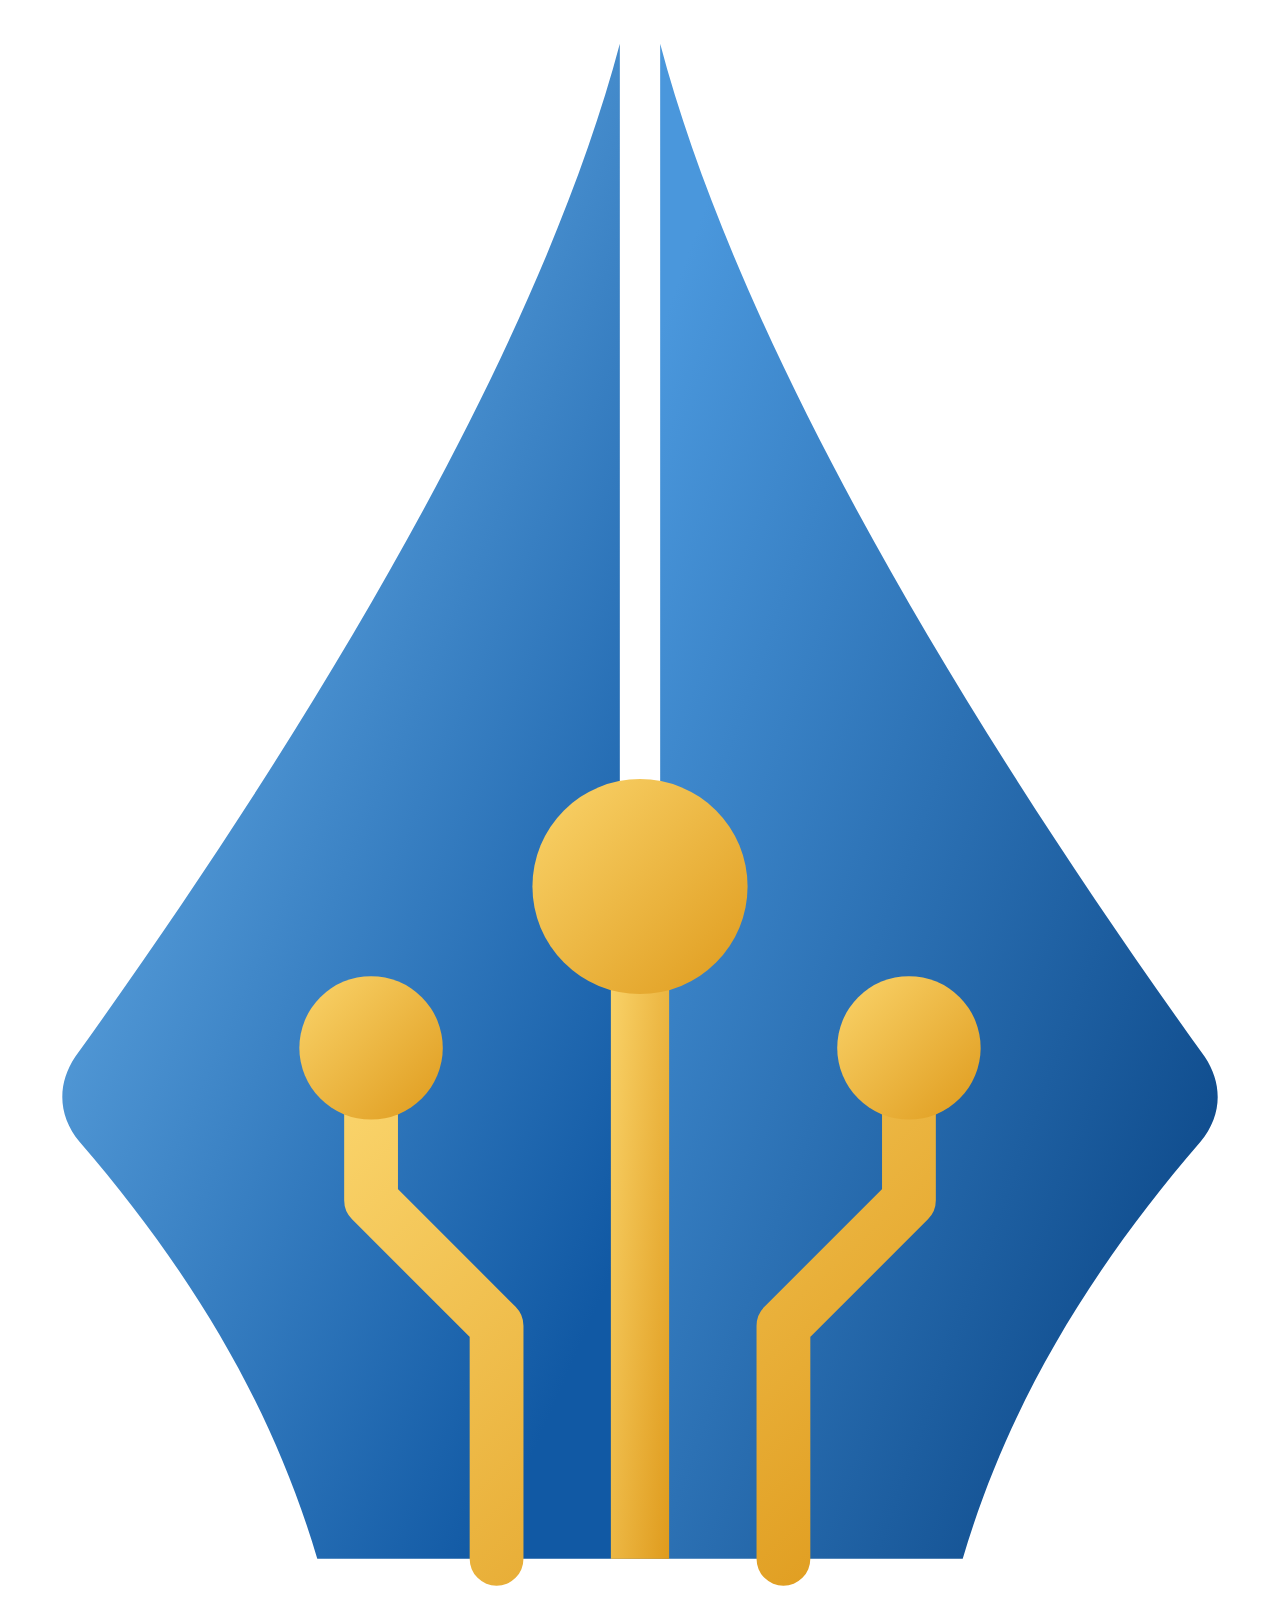
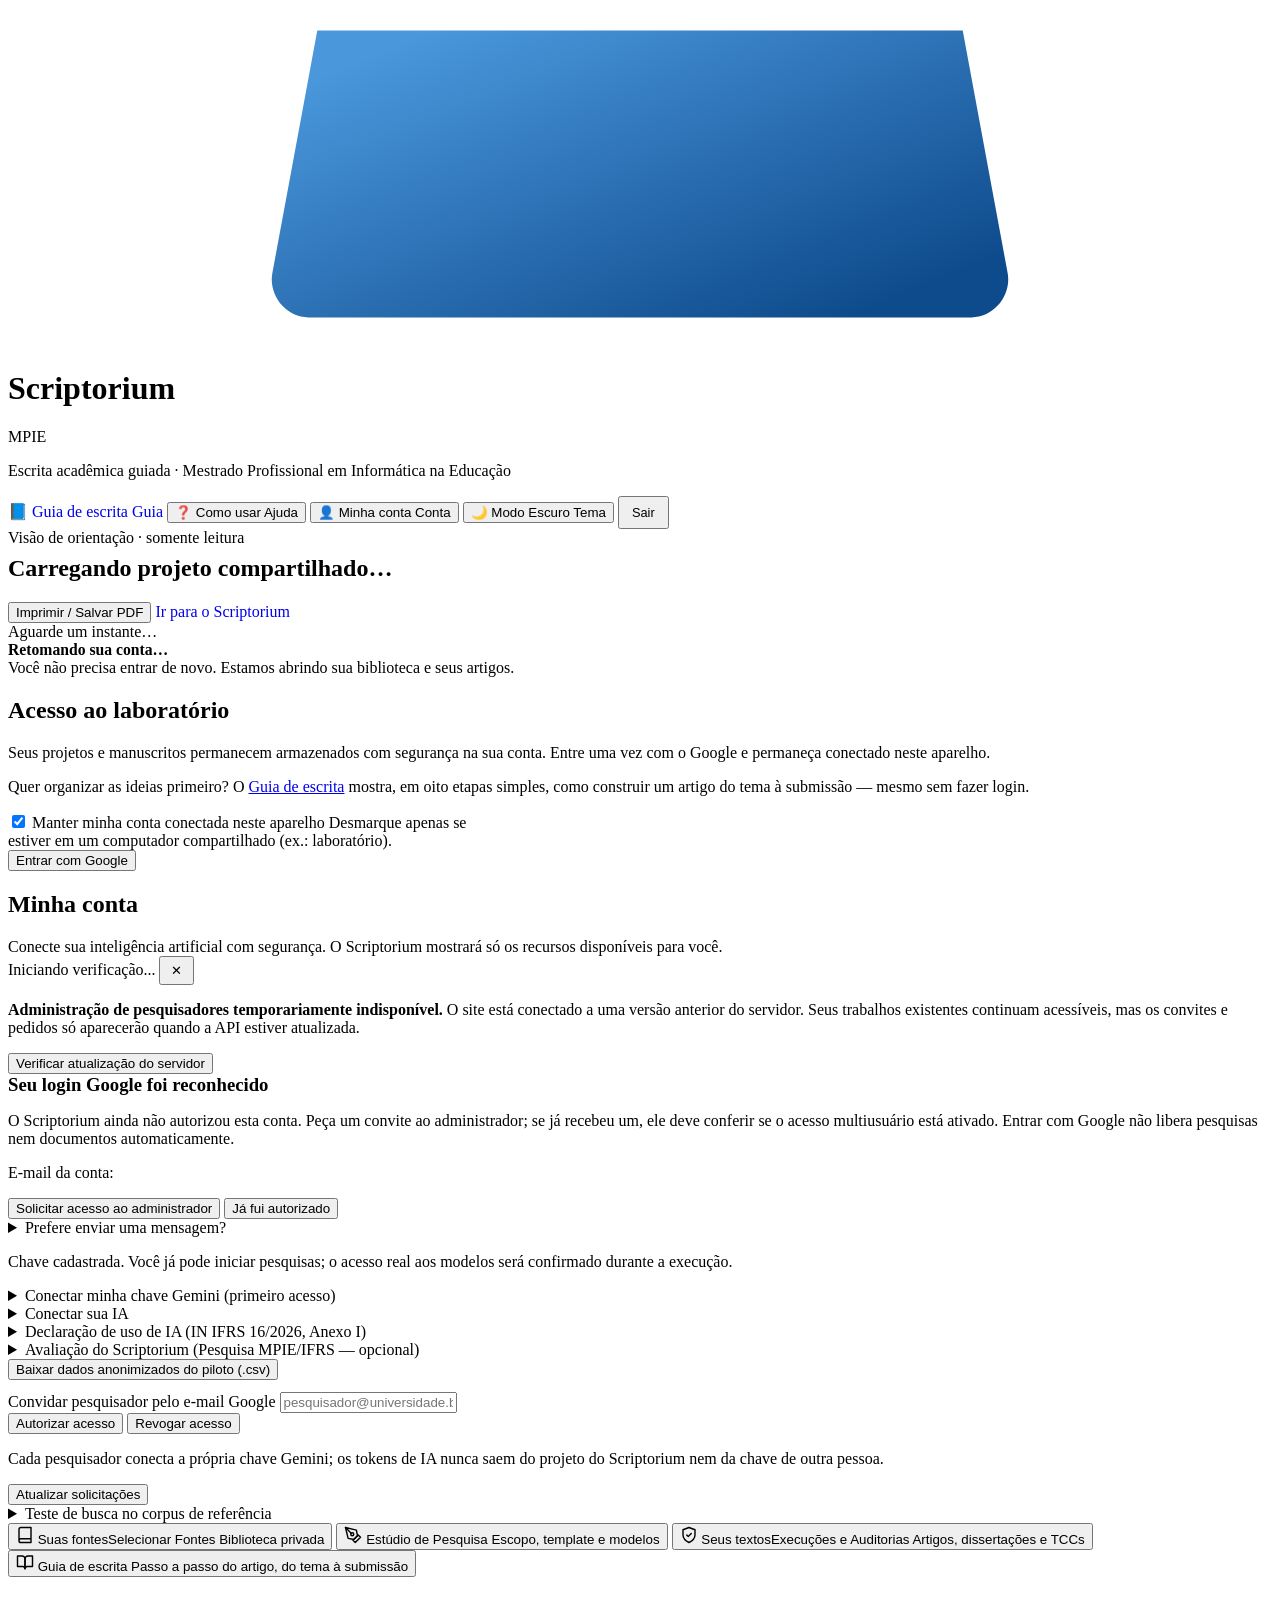
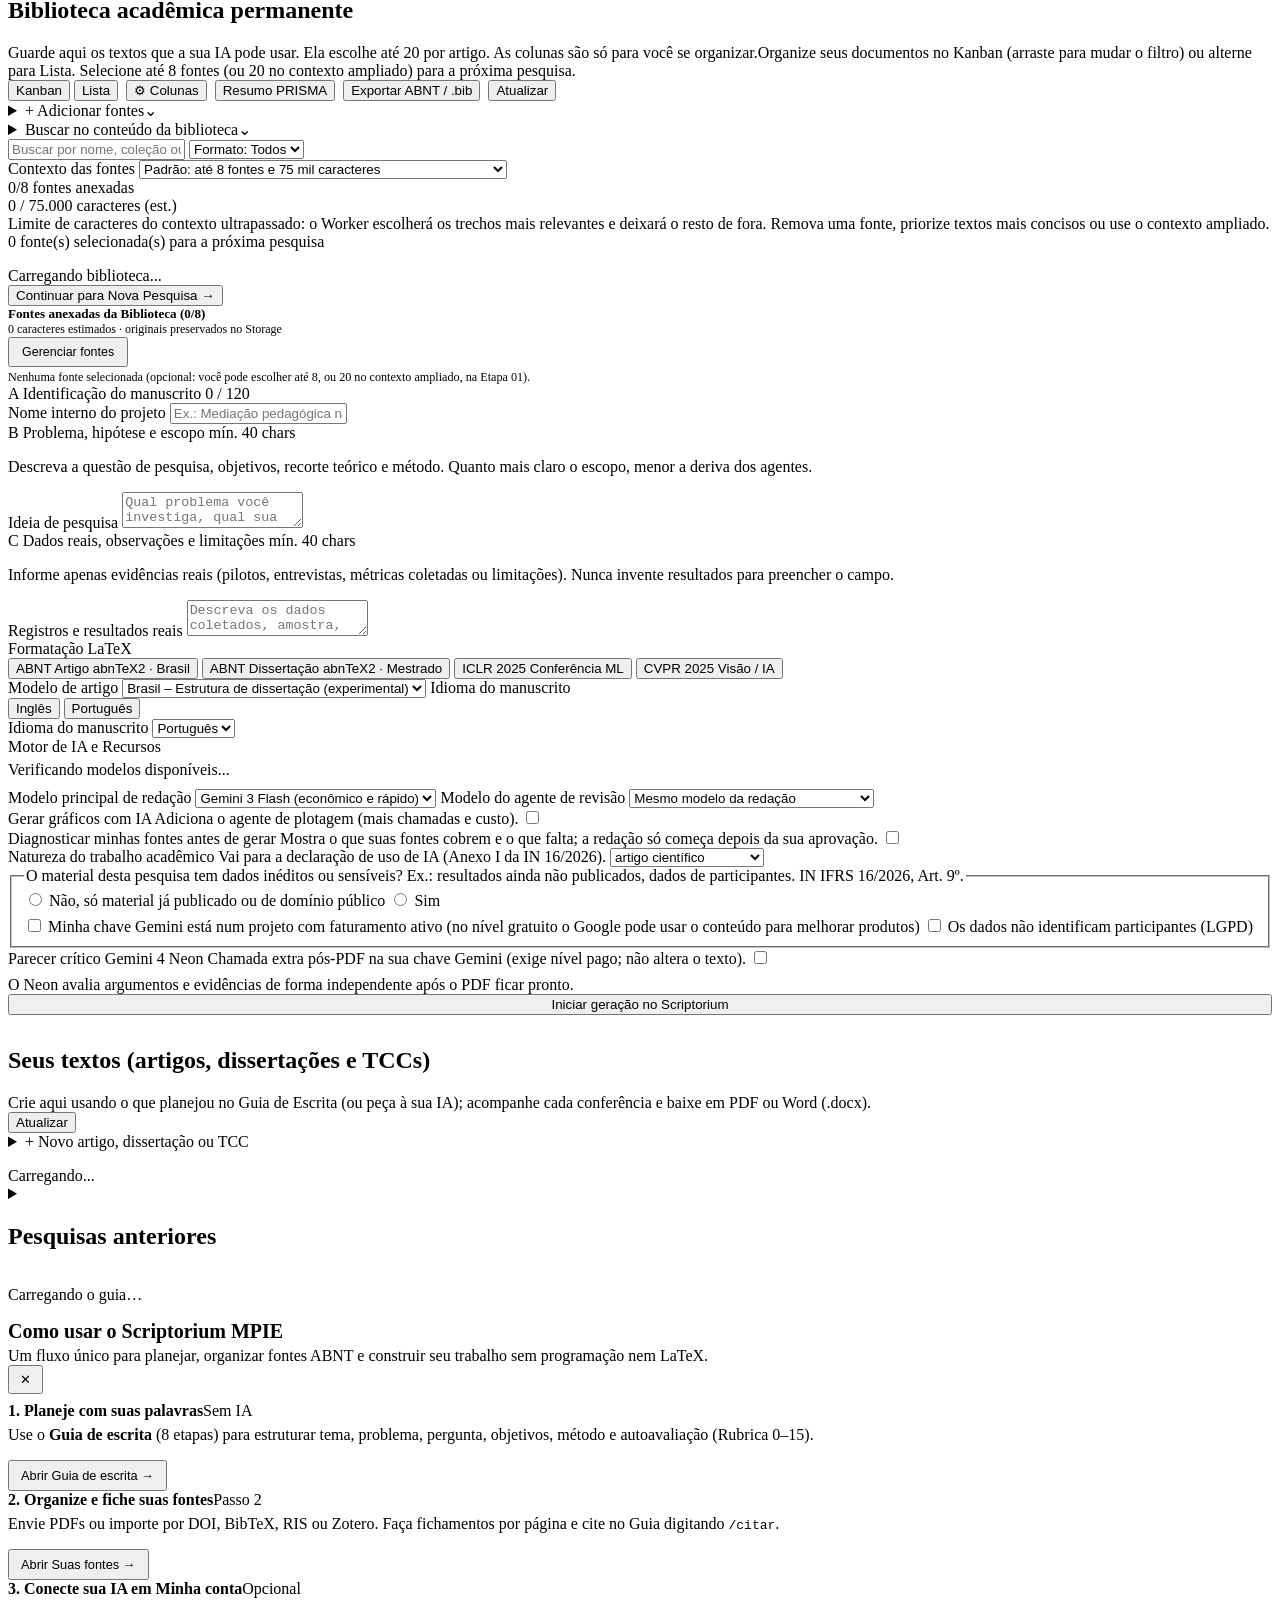
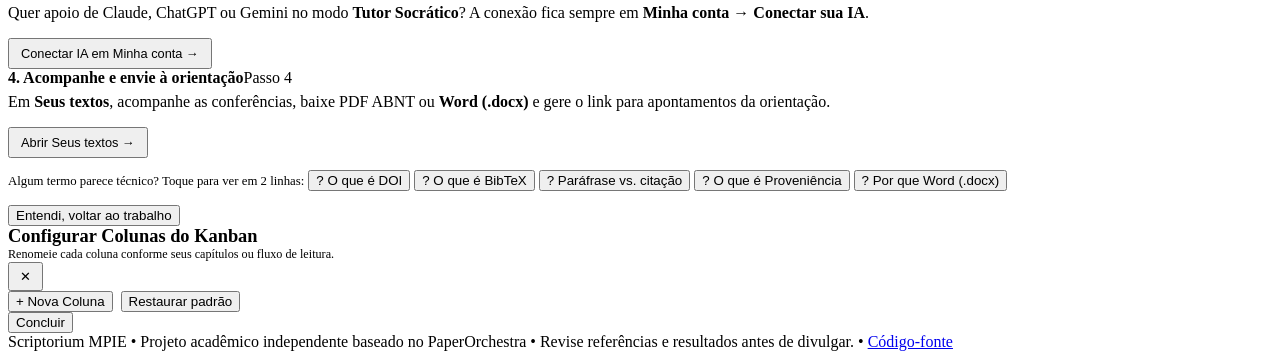
==== commit ce864389: "feat(acessibilidade): rótulos curtos no cabeçalho do celular, nomes acessíveis; README em inglês; gu" ====
--- a/public/index.html
+++ b/public/index.html
@@ -45,21 +45,25 @@
         <a class="theme-btn" id="guide-button" href="/#guia" data-go-step="4" style="text-decoration:none" aria-label="Guia de escrita" title="Passo a passo para construir um artigo, do tema à submissão">
           <span aria-hidden="true">📘</span>
           <span class="guide-label">Guia de escrita</span>
+          <span class="short-label" aria-hidden="true">Guia</span>
         </a>
         <button type="button" id="how-to-use-btn" class="theme-btn" aria-haspopup="dialog"
                 aria-controls="welcome-tour" aria-expanded="false" aria-label="Como usar o Scriptorium" title="Como usar o Scriptorium passo a passo">
           <span aria-hidden="true">❓</span>
           <span class="guide-label">Como usar</span>
+          <span class="short-label" aria-hidden="true">Ajuda</span>
         </button>
         <button type="button" id="account-button" class="theme-btn account-btn hidden" aria-haspopup="dialog"
-                aria-controls="account-panel" aria-expanded="false" title="Minha conta">
+                aria-controls="account-panel" aria-expanded="false" aria-label="Minha conta" title="Minha conta">
           <span class="account-dot" id="account-dot" aria-hidden="true"></span>
           <span aria-hidden="true">👤</span>
           <span class="account-label">Minha conta</span>
+          <span class="short-label" aria-hidden="true">Conta</span>
         </button>
         <button type="button" id="theme-toggle" class="theme-btn" aria-pressed="false" aria-label="Ativar modo escuro">
           <span id="theme-icon" aria-hidden="true">🌙</span>
           <span id="theme-label">Modo Escuro</span>
+          <span class="short-label" aria-hidden="true">Tema</span>
         </button>
         <button id="logout" class="btn alt hidden" style="padding:7px 12px;font-size:.8rem">Sair</button>
       </div>
@@ -552,7 +556,7 @@
         <!-- Toolbar de busca, filtro de formato e medidor de espaço de leitura (75.000 chars) -->
         <div class="lib-toolbar">
           <div class="lib-search-row">
-            <input id="library-filter" type="text" placeholder="Buscar por nome, coleção ou descrição..."/>
+            <input id="library-filter" type="text" placeholder="Buscar por nome, coleção ou descrição..." aria-label="Buscar na biblioteca"/>
             <select id="format-filter" aria-label="Filtrar por formato">
               <option value="todos">Formato: Todos</option>
               <option value="pdf">PDF</option>
@@ -909,7 +913,7 @@
           <strong id="cfg-title" style="font-family:var(--font-serif);font-size:1.15rem">Configurar Colunas do Kanban</strong>
           <div class="subtle" style="font-size:.76rem">Renomeie cada coluna conforme seus capítulos ou fluxo de leitura.</div>
         </div>
-        <button type="button" class="btn alt" id="cfg-close" style="padding:5px 10px">✕</button>
+        <button type="button" class="btn alt" id="cfg-close" style="padding:5px 10px" aria-label="Fechar">✕</button>
       </div>
       <div class="modal-body" id="cfg-body"></div>
       <div class="modal-foot">
